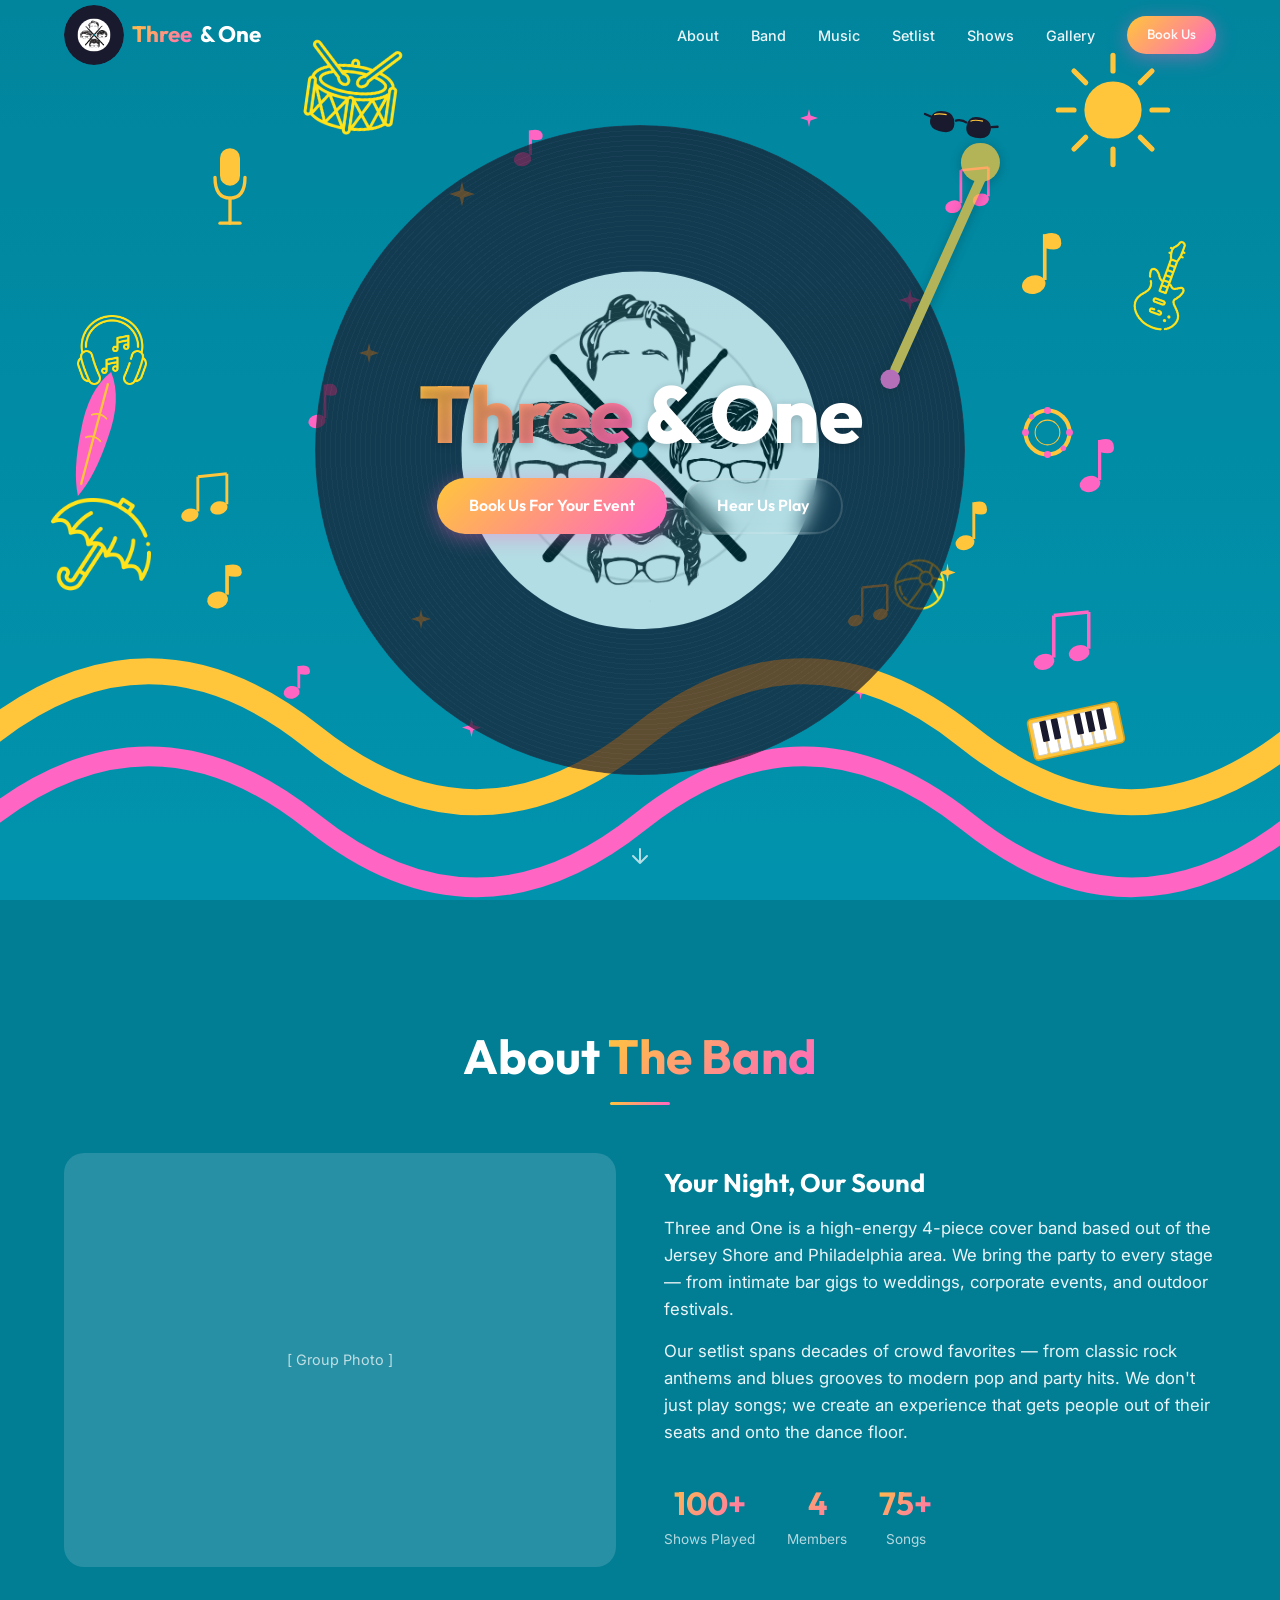
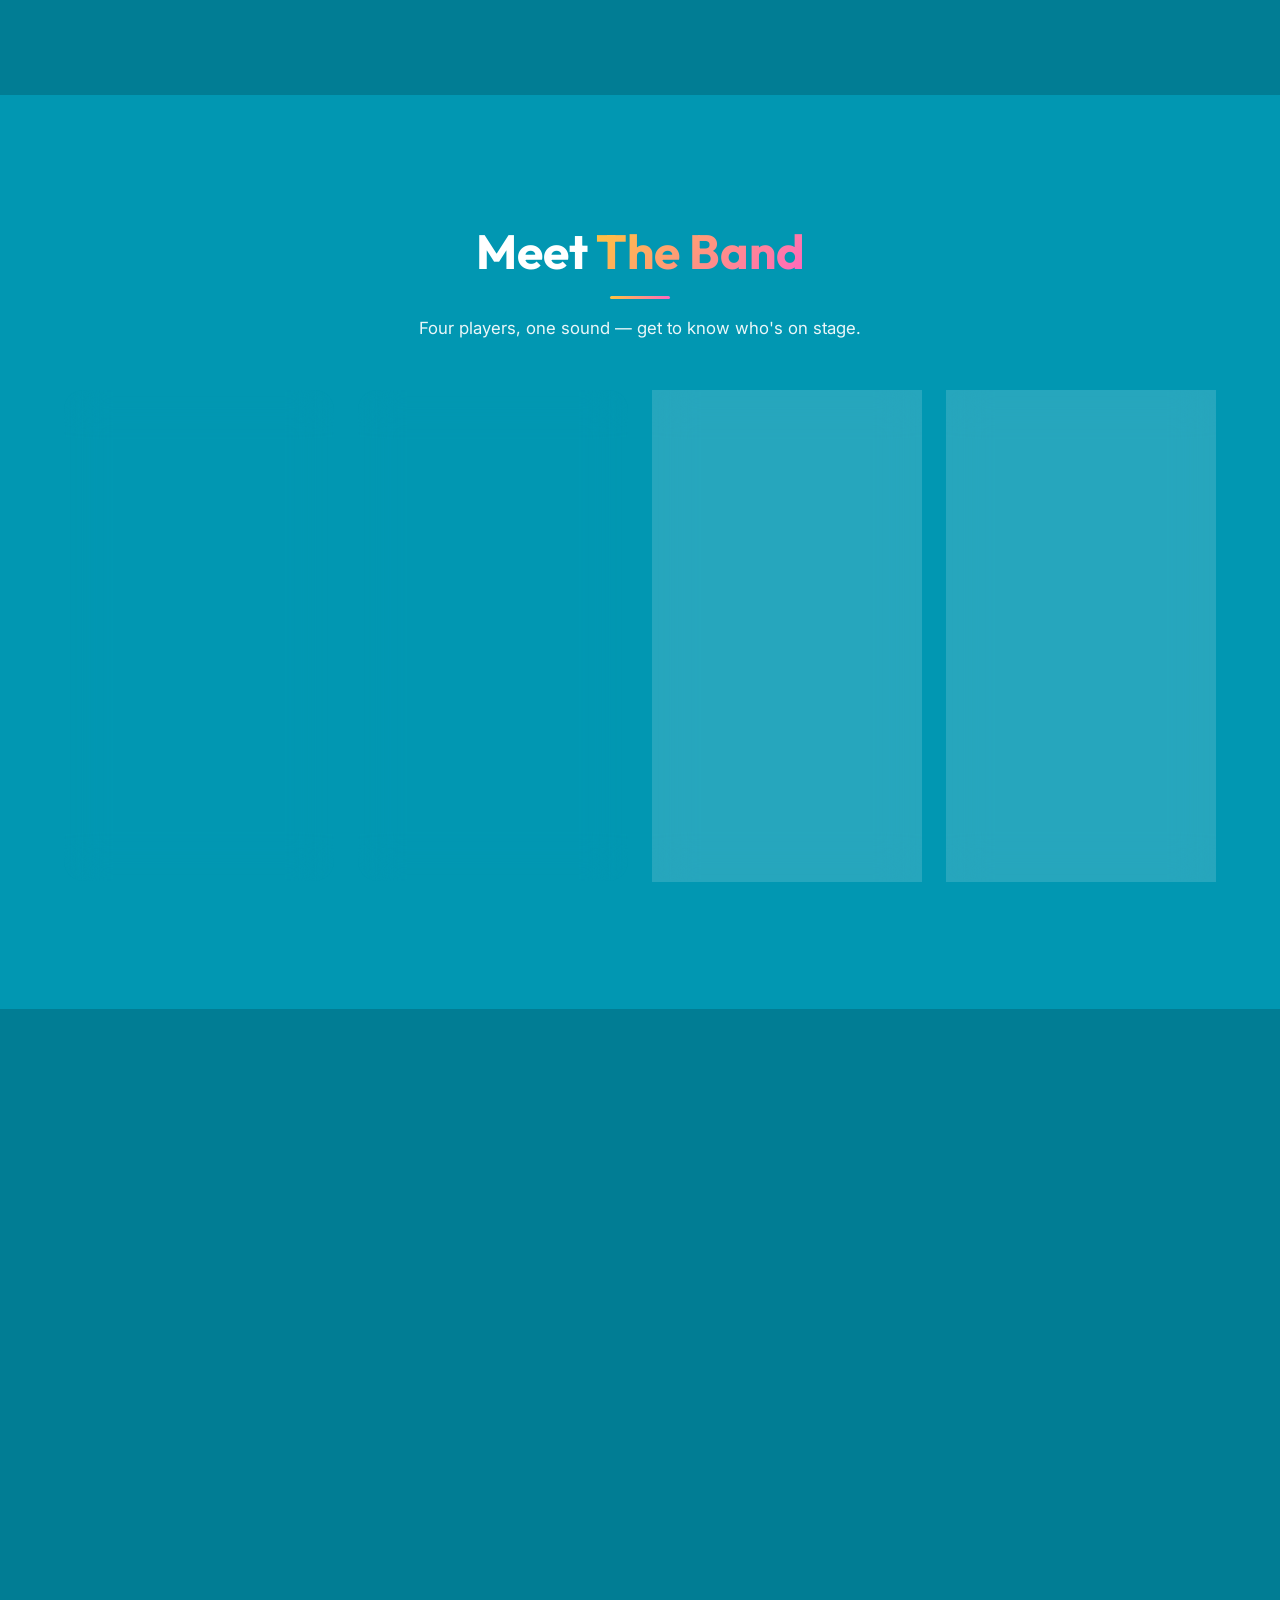
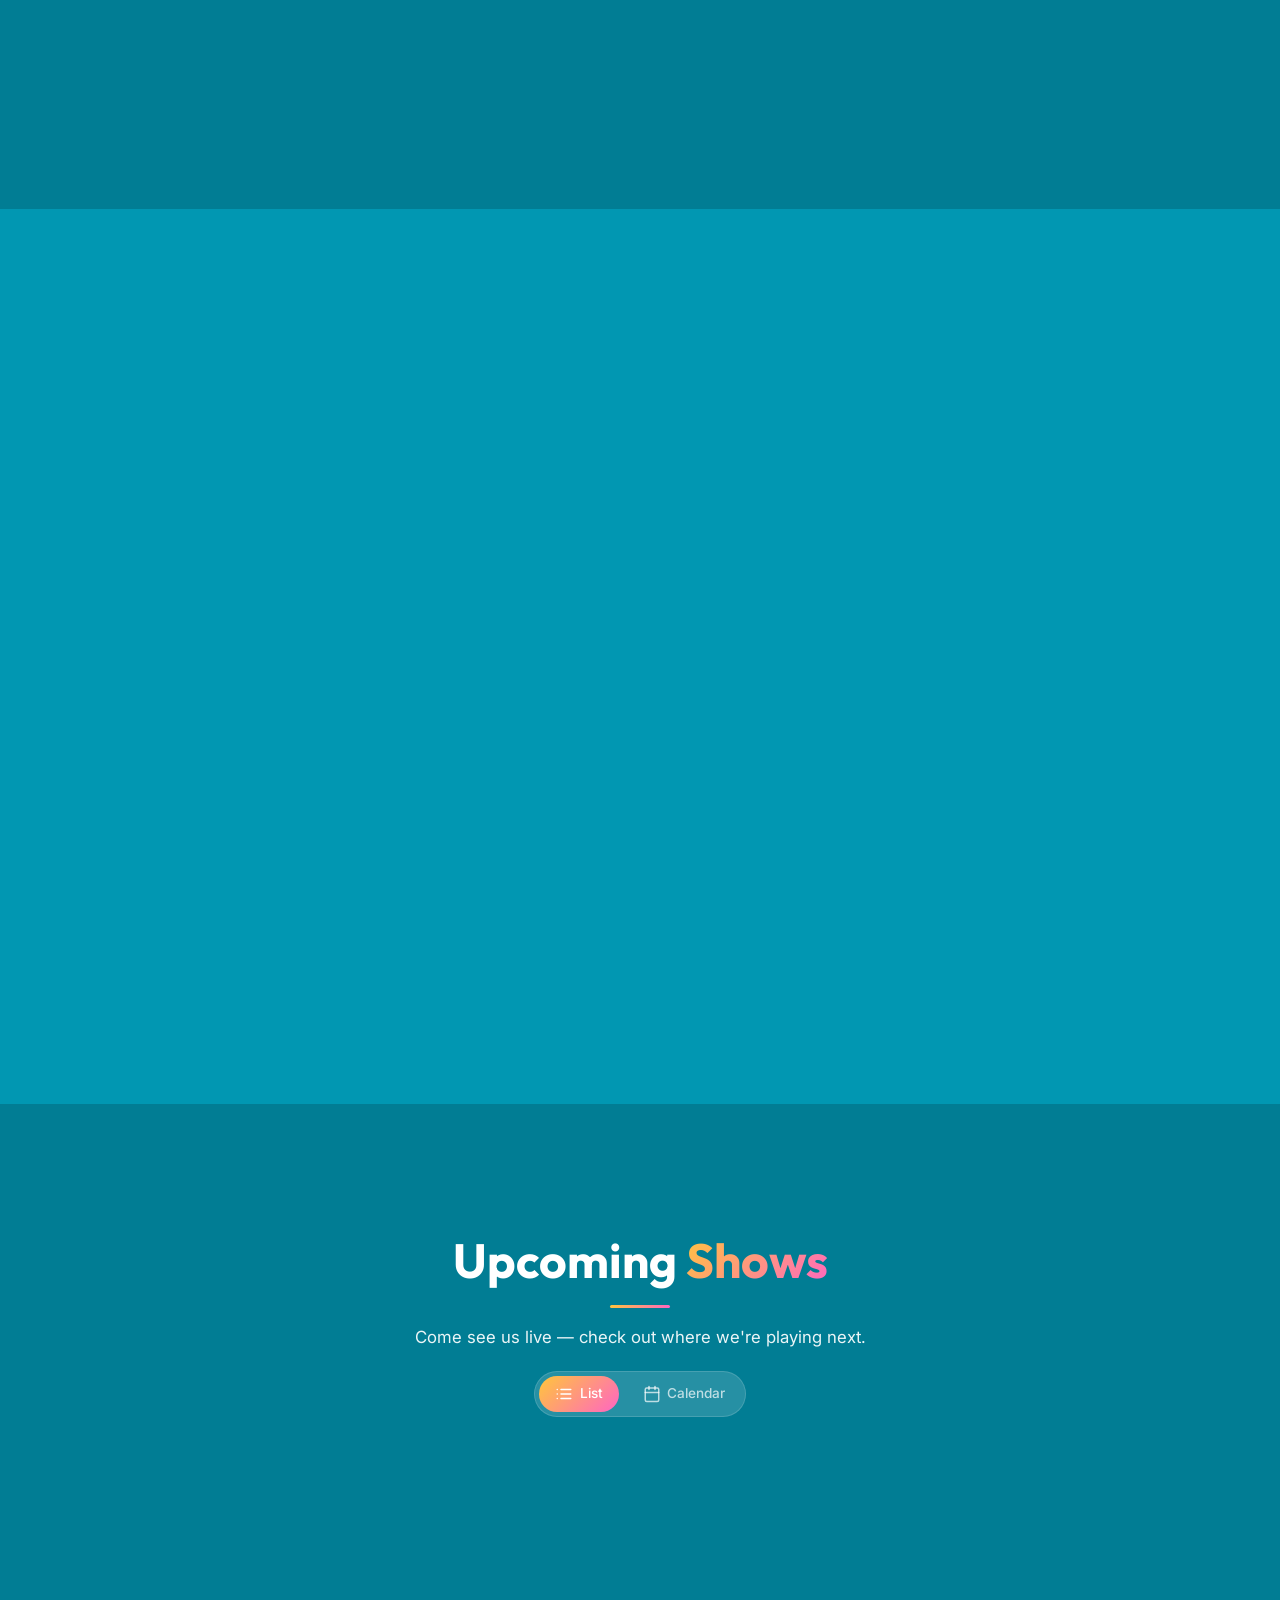
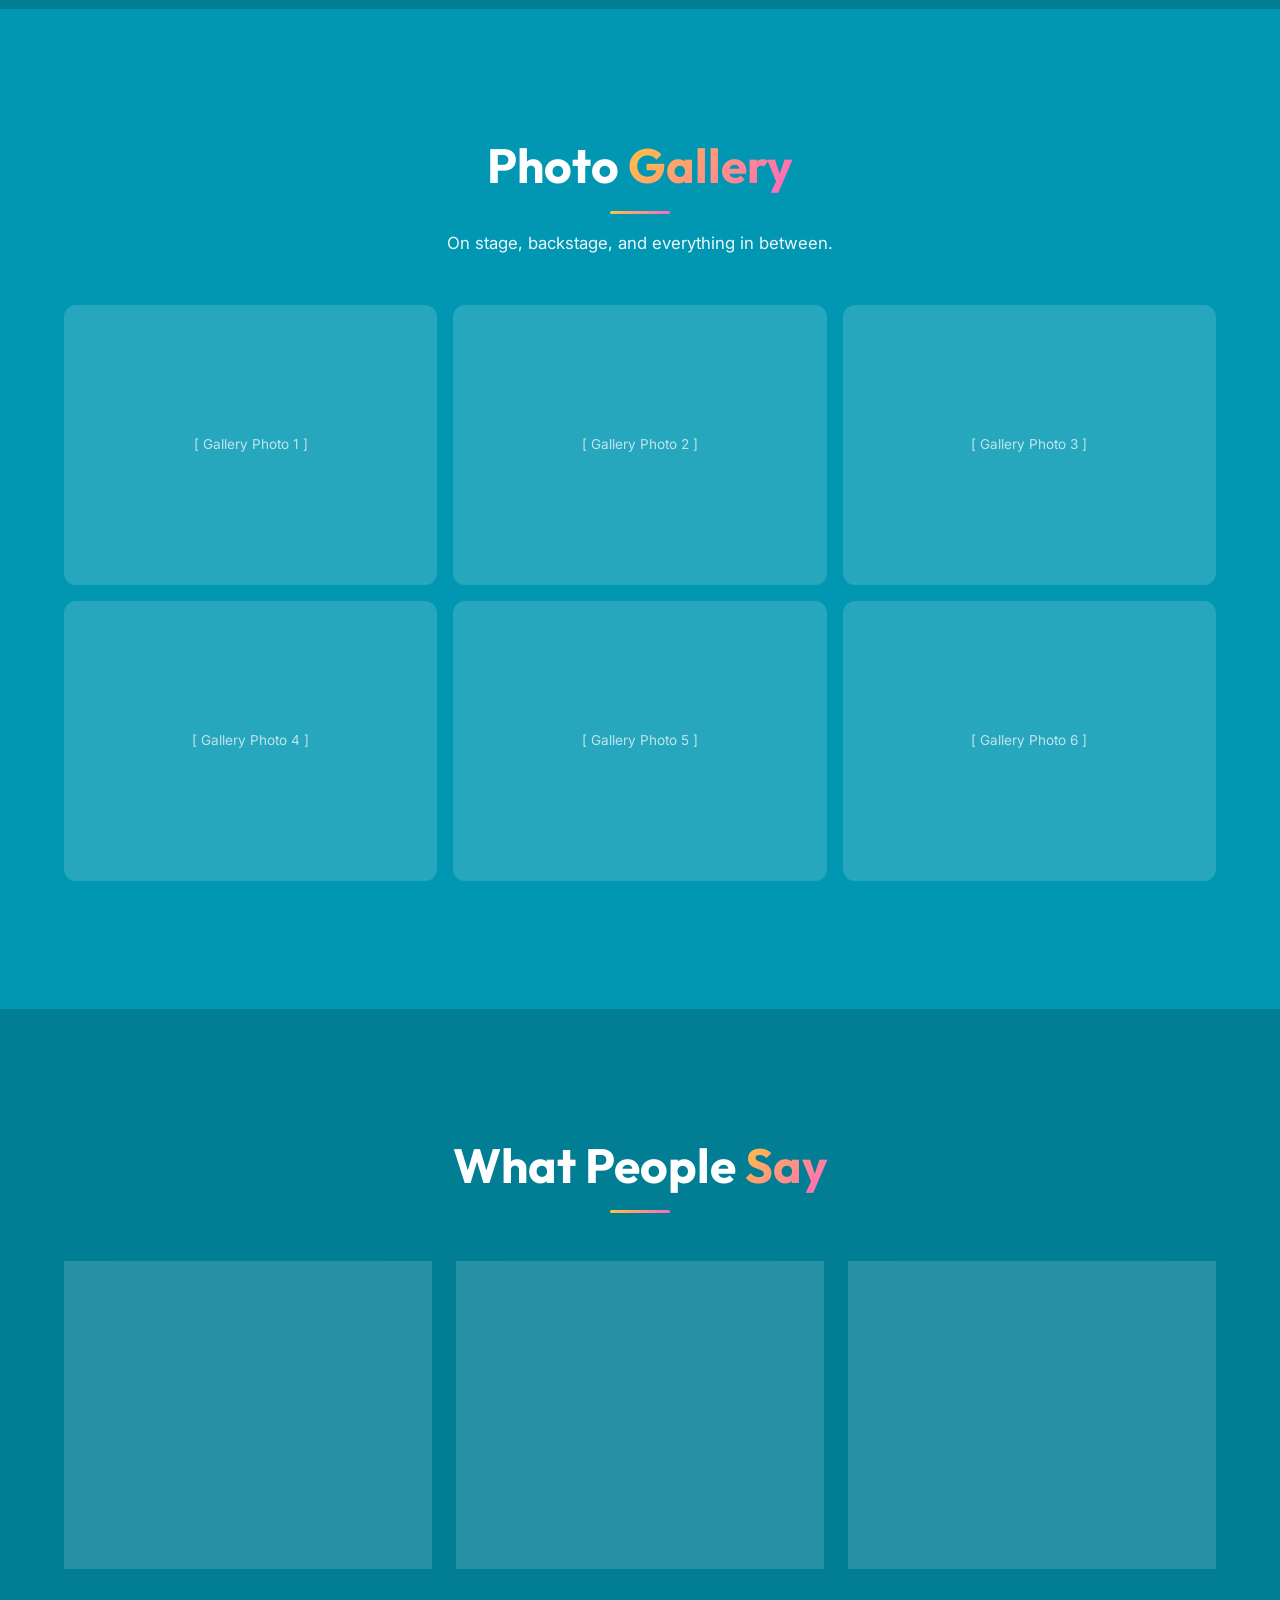
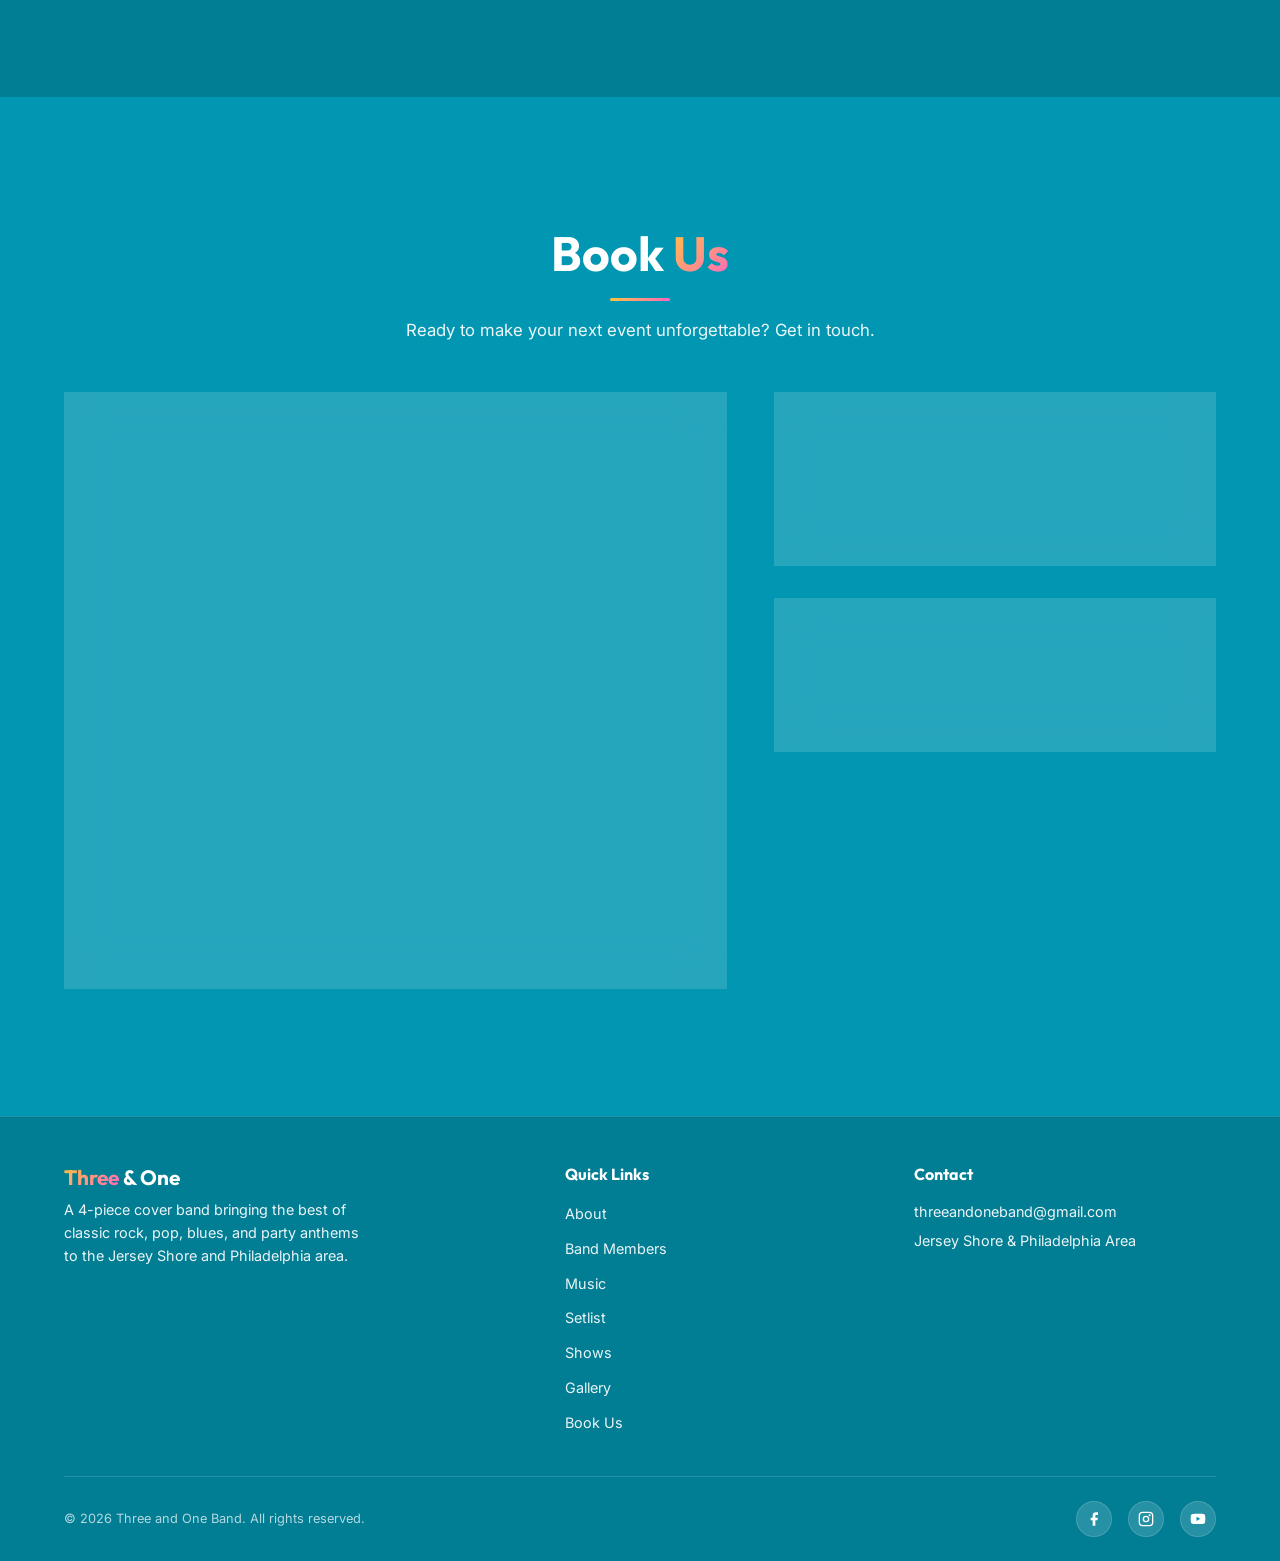
==== index.html @ b4f13e51 "Created spinning logo" ====
<!DOCTYPE html>
<html lang="en">
<head>
  <meta charset="UTF-8">
  <meta name="viewport" content="width=device-width, initial-scale=1.0">
  <title>Three and One Band | Live Cover Band — Jersey Shore &amp; Philadelphia</title>
  <meta name="description" content="Three and One is a 4-piece cover band playing classic rock to pop hits. Available for weddings, bars, private events, and festivals across the Jersey Shore and Philadelphia area.">

  <!-- Google Fonts -->
  <link rel="preconnect" href="https://fonts.googleapis.com">
  <link rel="preconnect" href="https://fonts.gstatic.com" crossorigin>
  <link href="https://fonts.googleapis.com/css2?family=Inter:wght@400;500;600&family=Outfit:wght@600;700;800&display=swap" rel="stylesheet">

  <!-- Styles -->
  <link rel="stylesheet" href="css/reset.css">
  <link rel="stylesheet" href="css/styles.css">
</head>
<body>

  <!-- ==================== NAVIGATION ==================== -->
  <nav class="navbar" id="navbar">
    <div class="container">
      <a href="#hero" class="nav-logo">
        <div class="nav-vinyl" aria-hidden="true">
          <div class="nav-vinyl-spin">
            <img src="images/Logo_DrumstickCropped.jpg" alt="" class="nav-vinyl-img">
          </div>
        </div>
        <span class="accent-text">Three</span> &amp; One
      </a>
      <ul class="nav-links" id="navLinks">
        <li><a href="#about">About</a></li>
        <li><a href="#members">Band</a></li>
        <li><a href="#media">Music</a></li>
        <li><a href="#setlist">Setlist</a></li>
        <li><a href="#shows">Shows</a></li>
        <li><a href="#gallery">Gallery</a></li>
        <li><a href="#contact" class="btn btn-primary" style="padding: 0.5rem 1.25rem; font-size: 0.85rem;">Book Us</a></li>
      </ul>
      <button class="nav-toggle" id="navToggle" aria-label="Toggle navigation">
        <span></span>
        <span></span>
        <span></span>
      </button>
    </div>
  </nav>

  <!-- ==================== HERO ==================== -->
  <section class="hero" id="hero">
    <div class="hero-bg"></div>

    <!-- Summer clip art decorations -->
    <!-- Sun -->
    <div class="hero-deco deco-sun" aria-hidden="true">
      <svg viewBox="0 0 100 100" fill="none"><circle cx="50" cy="50" r="22" fill="#ffc63b"/><g stroke="#ffc63b" stroke-width="4" stroke-linecap="round"><line x1="50" y1="8" x2="50" y2="20"/><line x1="50" y1="80" x2="50" y2="92"/><line x1="8" y1="50" x2="20" y2="50"/><line x1="80" y1="50" x2="92" y2="50"/><line x1="20" y1="20" x2="29" y2="29"/><line x1="71" y1="71" x2="80" y2="80"/><line x1="80" y1="20" x2="71" y2="29"/><line x1="29" y1="71" x2="20" y2="80"/></g></svg>
    </div>
    <!-- Beach umbrella -->
    <div class="hero-deco deco-umbrella" aria-hidden="true">
      <img src="images/umbrella.png" alt="" width="100%">
    </div>
    <!-- Beach ball -->
    <div class="hero-deco deco-beachball" aria-hidden="true">
      <img src="images/beachball.png" alt="" width="100%">
    </div>
    <!-- Single note (yellow) -->
    <div class="hero-deco deco-note1" aria-hidden="true">
      <svg viewBox="0 0 60 80" fill="none"><ellipse cx="15" cy="65" rx="13" ry="10" fill="#ffc63b" transform="rotate(-15 15 65)"/><line x1="27" y1="60" x2="27" y2="10" stroke="#ffc63b" stroke-width="4"/><path d="M27 10 Q45 5 45 20 Q45 30 27 25" fill="#ffc63b"/></svg>
    </div>
    <!-- Double note (pink) -->
    <div class="hero-deco deco-note2" aria-hidden="true">
      <svg viewBox="0 0 80 80" fill="none"><ellipse cx="15" cy="65" rx="12" ry="9" fill="#ff65c3" transform="rotate(-15 15 65)"/><ellipse cx="55" cy="55" rx="12" ry="9" fill="#ff65c3" transform="rotate(-15 55 55)"/><line x1="26" y1="60" x2="26" y2="12" stroke="#ff65c3" stroke-width="4"/><line x1="66" y1="50" x2="66" y2="8" stroke="#ff65c3" stroke-width="4"/><line x1="26" y1="12" x2="66" y2="8" stroke="#ff65c3" stroke-width="4"/></svg>
    </div>
    <!-- Microphone -->
    <div class="hero-deco deco-mic" aria-hidden="true">
      <svg viewBox="0 0 60 120" fill="none"><rect x="18" y="5" width="24" height="45" rx="12" fill="#ffc63b"/><path d="M12 40 Q12 65 30 65 Q48 65 48 40" stroke="#ffc63b" stroke-width="4" fill="none" stroke-linecap="round"/><line x1="30" y1="65" x2="30" y2="95" stroke="#ffc63b" stroke-width="4" stroke-linecap="round"/><line x1="18" y1="95" x2="42" y2="95" stroke="#ffc63b" stroke-width="4" stroke-linecap="round"/></svg>
    </div>
    <!-- Small note (yellow) -->
    <div class="hero-deco deco-note3" aria-hidden="true">
      <svg viewBox="0 0 40 50" fill="none"><ellipse cx="12" cy="38" rx="10" ry="8" fill="#ffc63b" transform="rotate(-10 12 38)"/><line x1="21" y1="33" x2="21" y2="5" stroke="#ffc63b" stroke-width="3.5"/><path d="M21 5 Q35 2 35 12 Q35 18 21 15" fill="#ffc63b"/></svg>
    </div>
    <!-- Electric guitar -->
    <div class="hero-deco deco-guitar" aria-hidden="true">
      <img src="images/guitar.png" alt="" width="100%">
    </div>
    <!-- Drum -->
    <div class="hero-deco deco-drum" aria-hidden="true">
      <img src="images/drums.png" alt="" width="100%">
    </div>
    <!-- Sunglasses -->
    <div class="hero-deco deco-shades" aria-hidden="true">
      <svg viewBox="0 0 100 45" fill="none"><path d="M10 22 Q10 8 28 8 Q40 8 42 22 Q44 35 28 35 Q10 35 10 22Z" fill="#1a1a2e"/><path d="M58 22 Q58 8 72 8 Q90 8 90 22 Q90 35 72 35 Q58 35 58 22Z" fill="#1a1a2e"/><path d="M42 18 Q50 14 58 18" stroke="#1a1a2e" stroke-width="3" fill="none"/><line x1="10" y1="18" x2="2" y2="16" stroke="#1a1a2e" stroke-width="3" stroke-linecap="round"/><line x1="90" y1="18" x2="98" y2="16" stroke="#1a1a2e" stroke-width="3" stroke-linecap="round"/><path d="M14 15 Q18 12 30 12" stroke="#ffc63b" stroke-width="1.5" fill="none"/><path d="M62 15 Q66 12 78 12" stroke="#ffc63b" stroke-width="1.5" fill="none"/></svg>
    </div>
    <!-- Keyboard / piano keys -->
    <div class="hero-deco deco-keys" aria-hidden="true">
      <svg viewBox="0 0 120 60" fill="none"><rect x="5" y="5" width="110" height="50" rx="5" fill="#ffc63b" stroke="#d4a020" stroke-width="2"/><rect x="10" y="10" width="12" height="40" rx="2" fill="white" stroke="#ccc" stroke-width="1"/><rect x="24" y="10" width="12" height="40" rx="2" fill="white" stroke="#ccc" stroke-width="1"/><rect x="38" y="10" width="12" height="40" rx="2" fill="white" stroke="#ccc" stroke-width="1"/><rect x="52" y="10" width="12" height="40" rx="2" fill="white" stroke="#ccc" stroke-width="1"/><rect x="66" y="10" width="12" height="40" rx="2" fill="white" stroke="#ccc" stroke-width="1"/><rect x="80" y="10" width="12" height="40" rx="2" fill="white" stroke="#ccc" stroke-width="1"/><rect x="94" y="10" width="12" height="40" rx="2" fill="white" stroke="#ccc" stroke-width="1"/><rect x="19" y="10" width="8" height="25" rx="1" fill="#1a1a2e"/><rect x="33" y="10" width="8" height="25" rx="1" fill="#1a1a2e"/><rect x="61" y="10" width="8" height="25" rx="1" fill="#1a1a2e"/><rect x="75" y="10" width="8" height="25" rx="1" fill="#1a1a2e"/><rect x="89" y="10" width="8" height="25" rx="1" fill="#1a1a2e"/></svg>
    </div>
    <!-- Headphones -->
    <div class="hero-deco deco-headphones" aria-hidden="true">
      <img src="images/headphones.png" alt="" width="100%">
    </div>
    <!-- Star sparkle 1 -->
    <div class="hero-deco deco-star1" aria-hidden="true">
      <svg viewBox="0 0 40 40" fill="none"><path d="M20 2 L23 15 L38 20 L23 25 L20 38 L17 25 L2 20 L17 15 Z" fill="#ffc63b"/></svg>
    </div>
    <!-- Star sparkle 2 -->
    <div class="hero-deco deco-star2" aria-hidden="true">
      <svg viewBox="0 0 40 40" fill="none"><path d="M20 2 L23 15 L38 20 L23 25 L20 38 L17 25 L2 20 L17 15 Z" fill="#ff65c3"/></svg>
    </div>
    <!-- Star sparkle 3 -->
    <div class="hero-deco deco-star3" aria-hidden="true">
      <svg viewBox="0 0 40 40" fill="none"><path d="M20 2 L23 15 L38 20 L23 25 L20 38 L17 25 L2 20 L17 15 Z" fill="#ffc63b"/></svg>
    </div>
    <!-- Star sparkle 4 -->
    <div class="hero-deco deco-star4" aria-hidden="true">
      <svg viewBox="0 0 40 40" fill="none"><path d="M20 5 L22 16 L33 20 L22 24 L20 35 L18 24 L7 20 L18 16 Z" fill="#ff65c3"/></svg>
    </div>
    <!-- Waves -->
    <div class="hero-deco deco-wave" aria-hidden="true">
      <svg viewBox="0 0 200 50" fill="none"><path d="M0 25 Q25 5 50 25 Q75 45 100 25 Q125 5 150 25 Q175 45 200 25" stroke="#ffc63b" stroke-width="4" fill="none" stroke-linecap="round"/><path d="M0 38 Q25 18 50 38 Q75 58 100 38 Q125 18 150 38 Q175 58 200 38" stroke="#ff65c3" stroke-width="3" fill="none" stroke-linecap="round"/></svg>
    </div>
    <!-- Tambourine -->
    <div class="hero-deco deco-tamb" aria-hidden="true">
      <svg viewBox="0 0 80 80" fill="none"><circle cx="40" cy="40" r="32" fill="none" stroke="#ffc63b" stroke-width="6"/><circle cx="40" cy="40" r="18" fill="none" stroke="#ffc63b" stroke-width="1.5"/><circle cx="40" cy="8" r="5" fill="#ff65c3"/><circle cx="40" cy="72" r="5" fill="#ff65c3"/><circle cx="8" cy="40" r="5" fill="#ff65c3"/><circle cx="72" cy="40" r="5" fill="#ff65c3"/><circle cx="17" cy="17" r="4" fill="#ff65c3"/><circle cx="63" cy="63" r="4" fill="#ff65c3"/></svg>
    </div>
    <!-- Surfboard -->
    <div class="hero-deco deco-surfboard" aria-hidden="true">
      <svg viewBox="0 0 30 120" fill="none"><path d="M15 5 Q0 25 3 60 Q5 95 15 115 Q25 95 27 60 Q30 25 15 5Z" fill="#ff65c3"/><line x1="15" y1="15" x2="15" y2="105" stroke="#ffc63b" stroke-width="2"/><path d="M8 45 Q15 40 22 45" stroke="#ffc63b" stroke-width="1.5" fill="none"/><path d="M8 65 Q15 60 22 65" stroke="#ffc63b" stroke-width="1.5" fill="none"/></svg>
    </div>
    <!-- Extra stars -->
    <div class="hero-deco deco-star5" aria-hidden="true">
      <svg viewBox="0 0 40 40" fill="none"><path d="M20 2 L23 15 L38 20 L23 25 L20 38 L17 25 L2 20 L17 15 Z" fill="#ffc63b"/></svg>
    </div>
    <div class="hero-deco deco-star6" aria-hidden="true">
      <svg viewBox="0 0 40 40" fill="none"><path d="M20 2 L23 15 L38 20 L23 25 L20 38 L17 25 L2 20 L17 15 Z" fill="#ff65c3"/></svg>
    </div>
    <div class="hero-deco deco-star7" aria-hidden="true">
      <svg viewBox="0 0 40 40" fill="none"><path d="M20 5 L22 16 L33 20 L22 24 L20 35 L18 24 L7 20 L18 16 Z" fill="#ffc63b"/></svg>
    </div>
    <div class="hero-deco deco-star8" aria-hidden="true">
      <svg viewBox="0 0 40 40" fill="none"><path d="M20 2 L23 15 L38 20 L23 25 L20 38 L17 25 L2 20 L17 15 Z" fill="#ff65c3"/></svg>
    </div>
    <!-- Extra notes -->
    <div class="hero-deco deco-note4" aria-hidden="true">
      <svg viewBox="0 0 60 80" fill="none"><ellipse cx="15" cy="65" rx="13" ry="10" fill="#ff65c3" transform="rotate(-15 15 65)"/><line x1="27" y1="60" x2="27" y2="10" stroke="#ff65c3" stroke-width="4"/><path d="M27 10 Q45 5 45 20 Q45 30 27 25" fill="#ff65c3"/></svg>
    </div>
    <div class="hero-deco deco-note5" aria-hidden="true">
      <svg viewBox="0 0 80 80" fill="none"><ellipse cx="15" cy="65" rx="12" ry="9" fill="#ffc63b" transform="rotate(-15 15 65)"/><ellipse cx="55" cy="55" rx="12" ry="9" fill="#ffc63b" transform="rotate(-15 55 55)"/><line x1="26" y1="60" x2="26" y2="12" stroke="#ffc63b" stroke-width="4"/><line x1="66" y1="50" x2="66" y2="8" stroke="#ffc63b" stroke-width="4"/><line x1="26" y1="12" x2="66" y2="8" stroke="#ffc63b" stroke-width="4"/></svg>
    </div>
    <div class="hero-deco deco-note6" aria-hidden="true">
      <svg viewBox="0 0 40 50" fill="none"><ellipse cx="12" cy="38" rx="10" ry="8" fill="#ff65c3" transform="rotate(-10 12 38)"/><line x1="21" y1="33" x2="21" y2="5" stroke="#ff65c3" stroke-width="3.5"/><path d="M21 5 Q35 2 35 12 Q35 18 21 15" fill="#ff65c3"/></svg>
    </div>
    <!-- Single note yellow -->
    <div class="hero-deco deco-note7" aria-hidden="true">
      <svg viewBox="0 0 60 80" fill="none"><ellipse cx="15" cy="65" rx="13" ry="10" fill="#ffc63b" transform="rotate(-15 15 65)"/><line x1="27" y1="60" x2="27" y2="10" stroke="#ffc63b" stroke-width="4"/><path d="M27 10 Q45 5 45 20 Q45 30 27 25" fill="#ffc63b"/></svg>
    </div>
    <!-- Double note pink -->
    <div class="hero-deco deco-note8" aria-hidden="true">
      <svg viewBox="0 0 80 80" fill="none"><ellipse cx="15" cy="65" rx="12" ry="9" fill="#ff65c3" transform="rotate(-15 15 65)"/><ellipse cx="55" cy="55" rx="12" ry="9" fill="#ff65c3" transform="rotate(-15 55 55)"/><line x1="26" y1="60" x2="26" y2="12" stroke="#ff65c3" stroke-width="4"/><line x1="66" y1="50" x2="66" y2="8" stroke="#ff65c3" stroke-width="4"/><line x1="26" y1="12" x2="66" y2="8" stroke="#ff65c3" stroke-width="4"/></svg>
    </div>
    <!-- Small note pink -->
    <div class="hero-deco deco-note9" aria-hidden="true">
      <svg viewBox="0 0 40 50" fill="none"><ellipse cx="12" cy="38" rx="10" ry="8" fill="#ff65c3" transform="rotate(-10 12 38)"/><line x1="21" y1="33" x2="21" y2="5" stroke="#ff65c3" stroke-width="3.5"/><path d="M21 5 Q35 2 35 12 Q35 18 21 15" fill="#ff65c3"/></svg>
    </div>
    <!-- Single note pink -->
    <div class="hero-deco deco-note10" aria-hidden="true">
      <svg viewBox="0 0 60 80" fill="none"><ellipse cx="15" cy="65" rx="13" ry="10" fill="#ff65c3" transform="rotate(-15 15 65)"/><line x1="27" y1="60" x2="27" y2="10" stroke="#ff65c3" stroke-width="4"/><path d="M27 10 Q45 5 45 20 Q45 30 27 25" fill="#ff65c3"/></svg>
    </div>
    <!-- Double note yellow -->
    <div class="hero-deco deco-note11" aria-hidden="true">
      <svg viewBox="0 0 80 80" fill="none"><ellipse cx="15" cy="65" rx="12" ry="9" fill="#ffc63b" transform="rotate(-15 15 65)"/><ellipse cx="55" cy="55" rx="12" ry="9" fill="#ffc63b" transform="rotate(-15 55 55)"/><line x1="26" y1="60" x2="26" y2="12" stroke="#ffc63b" stroke-width="4"/><line x1="66" y1="50" x2="66" y2="8" stroke="#ffc63b" stroke-width="4"/><line x1="26" y1="12" x2="66" y2="8" stroke="#ffc63b" stroke-width="4"/></svg>
    </div>

    <!-- Spinning logo vinyl behind title -->
    <div class="hero-logo-vinyl" aria-hidden="true">
      <div class="logo-vinyl-spin">
        <img src="images/Logo_DrumstickCropped.jpg" alt="" class="logo-vinyl-img">
      </div>
      <!-- Tonearm (stays fixed while disc spins) -->
      <svg class="logo-vinyl-needle" viewBox="0 0 80 120" fill="none">
        <circle cx="65" cy="10" r="8" fill="#ffc63b"/>
        <line x1="65" y1="17" x2="30" y2="95" stroke="#ffc63b" stroke-width="4" stroke-linecap="round"/>
        <circle cx="28" cy="99" r="4" fill="#ff65c3"/>
      </svg>
    </div>
    <div class="hero-content">
      <h1 class="fade-in"><span class="accent-text">Three</span> &amp; One</h1>
      <div class="hero-cta fade-in fade-in-delay-2">
        <a href="#contact" class="btn btn-primary">Book Us For Your Event</a>
        <a href="#media" class="btn btn-outline">Hear Us Play</a>
      </div>
    </div>
    <div class="scroll-indicator">
      <svg viewBox="0 0 24 24" fill="none" stroke-width="2" stroke-linecap="round" stroke-linejoin="round">
        <path d="M12 5v14M19 12l-7 7-7-7"/>
      </svg>
    </div>
  </section>

  <!-- ==================== ABOUT ==================== -->
  <section class="about" id="about">
    <div class="container">
      <div class="section-header fade-in">
        <h2>About <span class="accent-text">The Band</span></h2>
        <div class="accent-line"></div>
      </div>
      <div class="about-grid">
        <div class="about-image fade-in">
          <!-- [GROUP PHOTO] Replace placeholder with: <img src="images/band-group.jpg" alt="Three and One band group photo"> -->
          <div class="placeholder">[ Group Photo ]</div>
        </div>
        <div class="about-text fade-in fade-in-delay-1">
          <h3>Your Night, Our Sound</h3>
          <!-- [BAND DESCRIPTION] Replace with your actual band description -->
          <p>Three and One is a high-energy 4-piece cover band based out of the Jersey Shore and Philadelphia area. We bring the party to every stage — from intimate bar gigs to weddings, corporate events, and outdoor festivals.</p>
          <p>Our setlist spans decades of crowd favorites — from classic rock anthems and blues grooves to modern pop and party hits. We don't just play songs; we create an experience that gets people out of their seats and onto the dance floor.</p>
          <div class="about-stats">
            <div class="stat">
              <div class="stat-number">100+</div>
              <div class="stat-label">Shows Played</div>
            </div>
            <div class="stat">
              <div class="stat-number">4</div>
              <div class="stat-label">Members</div>
            </div>
            <div class="stat">
              <div class="stat-number">75+</div>
              <div class="stat-label">Songs</div>
            </div>
          </div>
        </div>
      </div>
    </div>
  </section>

  <!-- ==================== BAND MEMBERS ==================== -->
  <section class="members" id="members">
    <div class="container">
      <div class="section-header fade-in">
        <h2>Meet <span class="accent-text">The Band</span></h2>
        <div class="accent-line"></div>
        <p>Four players, one sound — get to know who's on stage.</p>
      </div>
      <div class="members-grid">
        <!-- Gus -->
        <div class="member-card fade-in">
          <div class="member-photo">
            <img src="images/headshots/Gus_Headshot.JPG" alt="Gus" style="object-position: 40% top;">
          </div>
          <div class="member-info">
            <h3>Gus</h3>
            <div class="member-role">Lead Vocals / Guitar</div>
            <p class="member-bio">[Bio coming soon.]</p>
          </div>
        </div>
        <!-- Finn -->
        <div class="member-card fade-in fade-in-delay-1">
          <div class="member-photo">
            <img src="images/headshots/Finn_Headshot.JPG" alt="Finn" class="member-photo-zoomed" style="object-position: 25% top;">
          </div>
          <div class="member-info">
            <h3>Finn</h3>
            <div class="member-role">Keys / Bass / Backing Vocals</div>
            <p class="member-bio">[Bio coming soon.]</p>
          </div>
        </div>
        <!-- Cosmo -->
        <div class="member-card fade-in fade-in-delay-2">
          <div class="member-photo">
            <img src="images/headshots/Cosmo_Headshot.JPG" alt="Cosmo">
          </div>
          <div class="member-info">
            <h3>Cosmo</h3>
            <div class="member-role">Bass / Guitar / Backing Vocals</div>
            <p class="member-bio">[Bio coming soon.]</p>
          </div>
        </div>
        <!-- Neil -->
        <div class="member-card fade-in fade-in-delay-3">
          <div class="member-photo">
            <img src="images/headshots/Neil_Headshot.JPG" alt="Neil">
          </div>
          <div class="member-info">
            <h3>Neil</h3>
            <div class="member-role">Drums</div>
            <p class="member-bio">[Bio coming soon.]</p>
          </div>
        </div>
      </div>
    </div>
  </section>

  <!-- ==================== MUSIC / MEDIA ==================== -->
  <section class="media" id="media">
    <div class="container">
      <div class="section-header fade-in">
        <h2>Hear <span class="accent-text">Us Play</span></h2>
        <div class="accent-line"></div>
        <p>Check out our live performances and studio tracks.</p>
      </div>
      <div class="media-grid">
        <div class="media-card fade-in">
          <h3>2026 Showcase</h3>
          <div class="embed-wrapper">
            <a href="https://www.youtube.com/watch?v=o-eYC7b1l8I" target="_blank" rel="noopener noreferrer" class="video-thumbnail-link">
              <img src="https://img.youtube.com/vi/o-eYC7b1l8I/hqdefault.jpg" alt="Three and One 2026 showcase" style="width:100%;height:100%;object-fit:cover;position:absolute;top:0;left:0;">
              <div class="play-btn-overlay">
                <svg viewBox="0 0 68 48" width="68" height="48"><path d="M66.52 7.74c-.78-2.93-2.49-5.41-5.42-6.19C55.79.13 34 0 34 0S12.21.13 6.9 1.55c-2.93.78-4.63 3.26-5.42 6.19C.06 13.05 0 24 0 24s.06 10.95 1.48 16.26c.78 2.93 2.49 5.41 5.42 6.19C12.21 47.87 34 48 34 48s21.79-.13 27.1-1.55c2.93-.78 4.63-3.26 5.42-6.19C67.94 34.95 68 24 68 24s-.06-10.95-1.48-16.26z" fill="red"/><path d="M45 24L27 14v20" fill="white"/></svg>
              </div>
              <div class="watch-on-yt">Watch on YouTube</div>
            </a>
          </div>
        </div>
        <div class="media-card fade-in fade-in-delay-1">
          <h3>2024 Showcase</h3>
          <div class="embed-wrapper">
            <a href="https://www.youtube.com/watch?v=NZrFxZ2w37o" target="_blank" rel="noopener noreferrer" class="video-thumbnail-link">
              <img src="https://img.youtube.com/vi/NZrFxZ2w37o/hqdefault.jpg" alt="Three and One 2024 showcase" style="width:100%;height:100%;object-fit:cover;position:absolute;top:0;left:0;">
              <div class="play-btn-overlay">
                <svg viewBox="0 0 68 48" width="68" height="48"><path d="M66.52 7.74c-.78-2.93-2.49-5.41-5.42-6.19C55.79.13 34 0 34 0S12.21.13 6.9 1.55c-2.93.78-4.63 3.26-5.42 6.19C.06 13.05 0 24 0 24s.06 10.95 1.48 16.26c.78 2.93 2.49 5.41 5.42 6.19C12.21 47.87 34 48 34 48s21.79-.13 27.1-1.55c2.93-.78 4.63-3.26 5.42-6.19C67.94 34.95 68 24 68 24s-.06-10.95-1.48-16.26z" fill="red"/><path d="M45 24L27 14v20" fill="white"/></svg>
              </div>
              <div class="watch-on-yt">Watch on YouTube</div>
            </a>
          </div>
        </div>
      </div>
    </div>
  </section>

  <!-- ==================== SETLIST ==================== -->
  <section class="setlist" id="setlist">
    <div class="container">
      <div class="section-header fade-in">
        <h2>Our <span class="accent-text">Setlist</span></h2>
        <div class="accent-line"></div>
        <p>A taste of what we play — and we're always adding more.</p>
      </div>
      <div class="setlist-grid">
        <div class="setlist-category fade-in">
          <h3>Classic Rock</h3>
          <ul>
            <li>Sweet Home Alabama <span class="song-artist">Lynyrd Skynyrd</span></li>
            <li>American Girl <span class="song-artist">Tom Petty</span></li>
            <li>Rosalita (Come Out Tonight) <span class="song-artist">Bruce Springsteen</span></li>
            <li>Black Dog <span class="song-artist">Led Zeppelin</span></li>
            <li>Jump <span class="song-artist">Van Halen</span></li>
            <li>Johnny B. Goode <span class="song-artist">Chuck Berry</span></li>
            <li>Whipping Post <span class="song-artist">Allman Brothers Band</span></li>
          </ul>
        </div>
        <div class="setlist-category fade-in fade-in-delay-1">
          <h3>Pop &amp; Feel-Good Hits</h3>
          <ul>
            <li>Treasure <span class="song-artist">Bruno Mars</span></li>
            <li>Take On Me <span class="song-artist">A-Ha</span></li>
            <li>Accidentally in Love <span class="song-artist">Counting Crows</span></li>
            <li>Escape (Pina Colada) <span class="song-artist">Rupert Holmes</span></li>
            <li>Drops of Jupiter <span class="song-artist">Train</span></li>
            <li>I'm a Believer <span class="song-artist">Smash Mouth</span></li>
            <li>Dancing in the Moonlight <span class="song-artist">King Harvest</span></li>
          </ul>
        </div>
        <div class="setlist-category fade-in fade-in-delay-2">
          <h3>Prog &amp; Grooves</h3>
          <ul>
            <li>Tom Sawyer <span class="song-artist">Rush</span></li>
            <li>Limelight <span class="song-artist">Rush</span></li>
            <li>Roundabout <span class="song-artist">Yes</span></li>
            <li>Sledgehammer <span class="song-artist">Peter Gabriel</span></li>
            <li>Virtual Insanity <span class="song-artist">Jamiroquai</span></li>
            <li>Fly Like an Eagle <span class="song-artist">Steve Miller Band</span></li>
            <li>Just the Two of Us <span class="song-artist">Grover Washington Jr</span></li>
          </ul>
        </div>
        <div class="setlist-category fade-in fade-in-delay-3">
          <h3>Modern &amp; Alternative</h3>
          <ul>
            <li>Dark Necessities <span class="song-artist">Red Hot Chili Peppers</span></li>
            <li>Take Me Out <span class="song-artist">Franz Ferdinand</span></li>
            <li>Sex on Fire <span class="song-artist">Kings of Leon</span></li>
            <li>Just Like Heaven <span class="song-artist">The Cure</span></li>
            <li>One Big Holiday <span class="song-artist">My Morning Jacket</span></li>
            <li>Everybody Wants to Rule the World <span class="song-artist">Tears for Fears</span></li>
            <li>Don't Stop Me Now <span class="song-artist">Queen</span></li>
          </ul>
        </div>
      </div>
    </div>
  </section>

  <!-- ==================== UPCOMING SHOWS ==================== -->
  <section class="shows" id="shows">
    <div class="container">
      <div class="section-header fade-in">
        <h2>Upcoming <span class="accent-text">Shows</span></h2>
        <div class="accent-line"></div>
        <p>Come see us live — check out where we're playing next.</p>
        <div class="shows-view-toggle">
          <button class="view-btn active" data-view="list" aria-label="List view">
            <svg viewBox="0 0 24 24" fill="none" stroke="currentColor" stroke-width="2" stroke-linecap="round" stroke-linejoin="round" width="18" height="18"><line x1="8" y1="6" x2="21" y2="6"/><line x1="8" y1="12" x2="21" y2="12"/><line x1="8" y1="18" x2="21" y2="18"/><line x1="3" y1="6" x2="3.01" y2="6"/><line x1="3" y1="12" x2="3.01" y2="12"/><line x1="3" y1="18" x2="3.01" y2="18"/></svg>
            List
          </button>
          <button class="view-btn" data-view="calendar" aria-label="Calendar view">
            <svg viewBox="0 0 24 24" fill="none" stroke="currentColor" stroke-width="2" stroke-linecap="round" stroke-linejoin="round" width="18" height="18"><rect x="3" y="4" width="18" height="18" rx="2" ry="2"/><line x1="16" y1="2" x2="16" y2="6"/><line x1="8" y1="2" x2="8" y2="6"/><line x1="3" y1="10" x2="21" y2="10"/></svg>
            Calendar
          </button>
        </div>
      </div>
      <div class="shows-list">
        <div class="show-card fade-in" data-date="2026-05-16">
          <div class="show-date"><div class="show-month">May</div><div class="show-day">16</div></div>
          <div class="show-divider"></div>
          <div class="show-details"><h3>Lazy Bass Bayside Bar &amp; Grill — North Wildwood, NJ</h3><div class="show-time">5:00 PM — 9:00 PM</div></div>
        </div>
        <div class="show-card fade-in" data-date="2026-05-22">
          <div class="show-date"><div class="show-month">May</div><div class="show-day">22</div></div>
          <div class="show-divider"></div>
          <div class="show-details"><h3>Gully's — Avalon, NJ</h3><div class="show-time">TBD</div></div>
        </div>
        <div class="show-card fade-in" data-date="2026-05-24">
          <div class="show-date"><div class="show-month">May</div><div class="show-day">24</div></div>
          <div class="show-divider"></div>
          <div class="show-details"><h3>Lazy Bass Bayside Bar &amp; Grill — North Wildwood, NJ</h3><div class="show-time">5:00 PM — 9:00 PM</div></div>
        </div>
        <div class="show-card fade-in" data-date="2026-06-13">
          <div class="show-date"><div class="show-month">Jun</div><div class="show-day">13</div></div>
          <div class="show-divider"></div>
          <div class="show-details"><h3>Lazy Bass Bayside Bar &amp; Grill — North Wildwood, NJ</h3><div class="show-time">5:00 PM — 9:00 PM</div></div>
        </div>
        <div class="show-card fade-in" data-date="2026-06-14">
          <div class="show-date"><div class="show-month">Jun</div><div class="show-day">14</div></div>
          <div class="show-divider"></div>
          <div class="show-details"><h3>Lost Buoy</h3><div class="show-time">TBD</div></div>
        </div>
        <div class="show-card fade-in" data-date="2026-06-18">
          <div class="show-date"><div class="show-month">Jun</div><div class="show-day">18</div></div>
          <div class="show-divider"></div>
          <div class="show-details"><h3>Horsham Concert Series</h3><div class="show-time">TBD</div></div>
        </div>
        <div class="show-card fade-in" data-date="2026-06-19">
          <div class="show-date"><div class="show-month">Jun</div><div class="show-day">19</div></div>
          <div class="show-divider"></div>
          <div class="show-details"><h3>Gully's — Avalon, NJ</h3><div class="show-time">TBD</div></div>
        </div>
        <div class="show-card fade-in" data-date="2026-06-21">
          <div class="show-date"><div class="show-month">Jun</div><div class="show-day">21</div></div>
          <div class="show-divider"></div>
          <div class="show-details"><h3>Lazy Bass Bayside Bar &amp; Grill — North Wildwood, NJ</h3><div class="show-time">5:00 PM — 9:00 PM</div></div>
        </div>
        <div class="show-card fade-in" data-date="2026-07-03">
          <div class="show-date"><div class="show-month">Jul</div><div class="show-day">3</div></div>
          <div class="show-divider"></div>
          <div class="show-details"><h3>Lazy Bass Bayside Bar &amp; Grill — North Wildwood, NJ</h3><div class="show-time">5:00 PM — 9:00 PM</div></div>
        </div>
        <div class="show-card fade-in" data-date="2026-07-05">
          <div class="show-date"><div class="show-month">Jul</div><div class="show-day">5</div></div>
          <div class="show-divider"></div>
          <div class="show-details"><h3>Lost Buoy</h3><div class="show-time">TBD</div></div>
        </div>
        <div class="show-card fade-in" data-date="2026-07-10">
          <div class="show-date"><div class="show-month">Jul</div><div class="show-day">10</div></div>
          <div class="show-divider"></div>
          <div class="show-details"><h3>Gully's — Avalon, NJ</h3><div class="show-time">TBD</div></div>
        </div>
        <div class="show-card fade-in" data-date="2026-07-11">
          <div class="show-date"><div class="show-month">Jul</div><div class="show-day">11</div></div>
          <div class="show-divider"></div>
          <div class="show-details"><h3>Lazy Bass Bayside Bar &amp; Grill — North Wildwood, NJ</h3><div class="show-time">5:00 PM — 9:00 PM</div></div>
        </div>
        <div class="show-card fade-in" data-date="2026-07-17">
          <div class="show-date"><div class="show-month">Jul</div><div class="show-day">17</div></div>
          <div class="show-divider"></div>
          <div class="show-details"><h3>Gully's — Avalon, NJ</h3><div class="show-time">TBD</div></div>
        </div>
        <div class="show-card fade-in" data-date="2026-07-18">
          <div class="show-date"><div class="show-month">Jul</div><div class="show-day">18</div></div>
          <div class="show-divider"></div>
          <div class="show-details"><h3>Lost Buoy</h3><div class="show-time">TBD</div></div>
        </div>
        <div class="show-card fade-in" data-date="2026-07-19">
          <div class="show-date"><div class="show-month">Jul</div><div class="show-day">19</div></div>
          <div class="show-divider"></div>
          <div class="show-details"><h3>Lazy Bass Bayside Bar &amp; Grill — North Wildwood, NJ</h3><div class="show-time">5:00 PM — 9:00 PM</div></div>
        </div>
        <div class="show-card fade-in" data-date="2026-07-21">
          <div class="show-date"><div class="show-month">Jul</div><div class="show-day">21</div></div>
          <div class="show-divider"></div>
          <div class="show-details"><h3>Tuesdays at the Tower</h3><div class="show-time">TBD</div></div>
        </div>
        <div class="show-card fade-in" data-date="2026-07-24">
          <div class="show-date"><div class="show-month">Jul</div><div class="show-day">24</div></div>
          <div class="show-divider"></div>
          <div class="show-details"><h3>Lazy Bass Bayside Bar &amp; Grill — North Wildwood, NJ</h3><div class="show-time">5:00 PM — 9:00 PM</div></div>
        </div>
        <div class="show-card fade-in" data-date="2026-07-31">
          <div class="show-date"><div class="show-month">Jul</div><div class="show-day">31</div></div>
          <div class="show-divider"></div>
          <div class="show-details"><h3>Gully's — Avalon, NJ</h3><div class="show-time">TBD</div></div>
        </div>
        <div class="show-card fade-in" data-date="2026-08-01">
          <div class="show-date"><div class="show-month">Aug</div><div class="show-day">1</div></div>
          <div class="show-divider"></div>
          <div class="show-details"><h3>Lazy Bass Bayside Bar &amp; Grill — North Wildwood, NJ</h3><div class="show-time">5:00 PM — 9:00 PM</div></div>
        </div>
        <div class="show-card fade-in" data-date="2026-08-02">
          <div class="show-date"><div class="show-month">Aug</div><div class="show-day">2</div></div>
          <div class="show-divider"></div>
          <div class="show-details"><h3>Lost Buoy</h3><div class="show-time">TBD</div></div>
        </div>
        <div class="show-card fade-in" data-date="2026-08-07">
          <div class="show-date"><div class="show-month">Aug</div><div class="show-day">7</div></div>
          <div class="show-divider"></div>
          <div class="show-details"><h3>Gully's — Avalon, NJ</h3><div class="show-time">TBD</div></div>
        </div>
        <div class="show-card fade-in" data-date="2026-08-08">
          <div class="show-date"><div class="show-month">Aug</div><div class="show-day">8</div></div>
          <div class="show-divider"></div>
          <div class="show-details"><h3>Lazy Bass Bayside Bar &amp; Grill — North Wildwood, NJ</h3><div class="show-time">5:00 PM — 9:00 PM</div></div>
        </div>
        <div class="show-card fade-in" data-date="2026-08-14">
          <div class="show-date"><div class="show-month">Aug</div><div class="show-day">14</div></div>
          <div class="show-divider"></div>
          <div class="show-details"><h3>Gully's — Avalon, NJ</h3><div class="show-time">TBD</div></div>
        </div>
        <div class="show-card fade-in" data-date="2026-08-16">
          <div class="show-date"><div class="show-month">Aug</div><div class="show-day">16</div></div>
          <div class="show-divider"></div>
          <div class="show-details"><h3>Lazy Bass Bayside Bar &amp; Grill — North Wildwood, NJ</h3><div class="show-time">5:00 PM — 9:00 PM</div></div>
        </div>
      </div>
      <div class="calendar-view" style="display: none;">
        <div class="calendar-nav">
          <button class="calendar-nav-btn" id="calPrev" aria-label="Previous month">
            <svg viewBox="0 0 24 24" fill="none" stroke="currentColor" stroke-width="2" stroke-linecap="round" stroke-linejoin="round" width="20" height="20"><polyline points="15 18 9 12 15 6"/></svg>
          </button>
          <h3 class="calendar-month-label" id="calMonthLabel"></h3>
          <button class="calendar-nav-btn" id="calNext" aria-label="Next month">
            <svg viewBox="0 0 24 24" fill="none" stroke="currentColor" stroke-width="2" stroke-linecap="round" stroke-linejoin="round" width="20" height="20"><polyline points="9 18 15 12 9 6"/></svg>
          </button>
        </div>
        <div class="calendar-grid">
          <div class="calendar-day-header">Sun</div>
          <div class="calendar-day-header">Mon</div>
          <div class="calendar-day-header">Tue</div>
          <div class="calendar-day-header">Wed</div>
          <div class="calendar-day-header">Thu</div>
          <div class="calendar-day-header">Fri</div>
          <div class="calendar-day-header">Sat</div>
        </div>
        <div class="calendar-days" id="calDays"></div>
        <div class="calendar-details" id="calDetails"></div>
      </div>
    </div>
  </section>

  <!-- ==================== GALLERY ==================== -->
  <section class="gallery" id="gallery">
    <div class="container">
      <div class="section-header fade-in">
        <h2>Photo <span class="accent-text">Gallery</span></h2>
        <div class="accent-line"></div>
        <p>On stage, backstage, and everything in between.</p>
      </div>
      <!-- [GALLERY PHOTOS] Replace placeholders with real images:
           <img src="images/gallery-1.jpg" alt="Description"> -->
      <div class="gallery-grid">
        <div class="gallery-item fade-in" data-index="0">
          <div class="placeholder">[ Gallery Photo 1 ]</div>
        </div>
        <div class="gallery-item fade-in fade-in-delay-1" data-index="1">
          <div class="placeholder">[ Gallery Photo 2 ]</div>
        </div>
        <div class="gallery-item fade-in fade-in-delay-2" data-index="2">
          <div class="placeholder">[ Gallery Photo 3 ]</div>
        </div>
        <div class="gallery-item fade-in" data-index="3">
          <div class="placeholder">[ Gallery Photo 4 ]</div>
        </div>
        <div class="gallery-item fade-in fade-in-delay-1" data-index="4">
          <div class="placeholder">[ Gallery Photo 5 ]</div>
        </div>
        <div class="gallery-item fade-in fade-in-delay-2" data-index="5">
          <div class="placeholder">[ Gallery Photo 6 ]</div>
        </div>
      </div>
    </div>
  </section>

  <!-- Lightbox -->
  <div class="lightbox" id="lightbox">
    <button class="lightbox-close" id="lightboxClose" aria-label="Close lightbox">
      <svg viewBox="0 0 24 24" fill="none" stroke-width="2" stroke-linecap="round" stroke-linejoin="round">
        <line x1="18" y1="6" x2="6" y2="18"/><line x1="6" y1="6" x2="18" y2="18"/>
      </svg>
    </button>
    <button class="lightbox-nav lightbox-prev" id="lightboxPrev" aria-label="Previous image">
      <svg viewBox="0 0 24 24" fill="none" stroke-width="2" stroke-linecap="round" stroke-linejoin="round">
        <polyline points="15 18 9 12 15 6"/>
      </svg>
    </button>
    <img class="lightbox-img" id="lightboxImg" src="" alt="Gallery image">
    <button class="lightbox-nav lightbox-next" id="lightboxNext" aria-label="Next image">
      <svg viewBox="0 0 24 24" fill="none" stroke-width="2" stroke-linecap="round" stroke-linejoin="round">
        <polyline points="9 18 15 12 9 6"/>
      </svg>
    </button>
  </div>

  <!-- ==================== TESTIMONIALS ==================== -->
  <section class="testimonials" id="testimonials">
    <div class="container">
      <div class="section-header fade-in">
        <h2>What People <span class="accent-text">Say</span></h2>
        <div class="accent-line"></div>
      </div>
      <!-- [TESTIMONIAL QUOTES] Replace with real quotes -->
      <div class="testimonials-grid">
        <div class="testimonial-card fade-in">
          <div class="quote-icon">&ldquo;</div>
          <blockquote>[Testimonial quote from a venue owner, event planner, or satisfied client about how the band made their event amazing.]</blockquote>
          <div class="testimonial-author">
            <div>
              <div class="testimonial-author-name">[Author Name]</div>
              <div class="testimonial-author-title">[Title / Venue Name]</div>
            </div>
          </div>
        </div>
        <div class="testimonial-card fade-in fade-in-delay-1">
          <div class="quote-icon">&ldquo;</div>
          <blockquote>[Testimonial quote about the band's energy, crowd interaction, and professionalism.]</blockquote>
          <div class="testimonial-author">
            <div>
              <div class="testimonial-author-name">[Author Name]</div>
              <div class="testimonial-author-title">[Title / Venue Name]</div>
            </div>
          </div>
        </div>
        <div class="testimonial-card fade-in fade-in-delay-2">
          <div class="quote-icon">&ldquo;</div>
          <blockquote>[Testimonial quote about the band's song variety and ability to keep the dance floor packed.]</blockquote>
          <div class="testimonial-author">
            <div>
              <div class="testimonial-author-name">[Author Name]</div>
              <div class="testimonial-author-title">[Title / Venue Name]</div>
            </div>
          </div>
        </div>
      </div>
    </div>
  </section>

  <!-- ==================== CONTACT / BOOKING ==================== -->
  <section class="contact" id="contact">
    <div class="container">
      <div class="section-header fade-in">
        <h2>Book <span class="accent-text">Us</span></h2>
        <div class="accent-line"></div>
        <p>Ready to make your next event unforgettable? Get in touch.</p>
      </div>
      <div class="contact-grid">
        <form class="contact-form fade-in" id="bookingForm" action="https://api.web3forms.com/submit" method="POST">
          <!-- [WEB3FORMS ACCESS KEY] Replace YOUR_ACCESS_KEY with your real key from https://web3forms.com -->
          <input type="hidden" name="access_key" value="6ab2d510-40b2-43a2-bc72-bd6bc239fd65">
          <input type="hidden" name="subject" value="New Booking Inquiry — Three and One Band">
          <input type="hidden" name="from_name" value="Three and One Website">
          <!-- Honeypot spam prevention -->
          <input type="checkbox" name="botcheck" style="display: none;">

          <div class="form-row">
            <div class="form-group">
              <label for="name">Your Name *</label>
              <input type="text" id="name" name="name" required placeholder="John Smith">
            </div>
            <div class="form-group">
              <label for="email">Email Address *</label>
              <input type="email" id="email" name="email" required placeholder="john@example.com">
            </div>
          </div>
          <div class="form-row">
            <div class="form-group">
              <label for="phone">Phone Number</label>
              <input type="tel" id="phone" name="phone" placeholder="(555) 123-4567">
            </div>
            <div class="form-group">
              <label for="eventType">Event Type *</label>
              <select id="eventType" name="event_type" required>
                <option value="" disabled selected>Select event type</option>
                <option value="Wedding">Wedding</option>
                <option value="Corporate Event">Corporate Event</option>
                <option value="Bar/Restaurant">Bar / Restaurant</option>
                <option value="Private Party">Private Party</option>
                <option value="Festival">Festival</option>
                <option value="Other">Other</option>
              </select>
            </div>
          </div>
          <div class="form-row">
            <div class="form-group">
              <label for="eventDate">Event Date</label>
              <input type="date" id="eventDate" name="event_date">
            </div>
            <div class="form-group">
              <label for="venue">Venue / Location</label>
              <input type="text" id="venue" name="venue" placeholder="Venue name or address">
            </div>
          </div>
          <div class="form-group">
            <label for="message">Tell Us About Your Event</label>
            <textarea id="message" name="message" rows="4" placeholder="Event details, special requests, expected crowd size, etc."></textarea>
          </div>
          <button type="submit" class="btn btn-primary" id="submitBtn">Send Booking Inquiry</button>
          <div class="form-status" id="formStatus"></div>
        </form>

        <div class="contact-info fade-in fade-in-delay-1">
          <div class="contact-info-card">
            <h3>Get In Touch</h3>
            <div class="contact-detail">
              <svg viewBox="0 0 24 24" fill="none" stroke-width="2" stroke-linecap="round" stroke-linejoin="round">
                <path d="M4 4h16c1.1 0 2 .9 2 2v12c0 1.1-.9 2-2 2H4c-1.1 0-2-.9-2-2V6c0-1.1.9-2 2-2z"/><polyline points="22,6 12,13 2,6"/>
              </svg>
              <a href="mailto:threeandoneband@gmail.com">threeandoneband@gmail.com</a>
            </div>
            <div class="contact-detail">
              <svg viewBox="0 0 24 24" fill="none" stroke-width="2" stroke-linecap="round" stroke-linejoin="round">
                <path d="M21 10c0 7-9 13-9 13s-9-6-9-13a9 9 0 0118 0z"/><circle cx="12" cy="10" r="3"/>
              </svg>
              <span>Jersey Shore &amp; Philadelphia Area</span>
            </div>
          </div>
          <div class="contact-info-card">
            <h3>Follow Us</h3>
            <div class="social-links">
              <a href="https://www.facebook.com/threeandoneband/" class="social-link" aria-label="Facebook" target="_blank" rel="noopener noreferrer">
                <svg viewBox="0 0 24 24"><path d="M18 2h-3a5 5 0 00-5 5v3H7v4h3v8h4v-8h3l1-4h-4V7a1 1 0 011-1h3z"/></svg>
              </a>
              <a href="https://www.instagram.com/threeandoneband/" class="social-link" aria-label="Instagram" target="_blank" rel="noopener noreferrer">
                <svg viewBox="0 0 24 24"><rect x="2" y="2" width="20" height="20" rx="5" ry="5" fill="none" stroke="currentColor" stroke-width="2"/><circle cx="12" cy="12" r="4" fill="none" stroke="currentColor" stroke-width="2"/><circle cx="17.5" cy="6.5" r="1.5"/></svg>
              </a>
              <a href="https://www.youtube.com/@threeandoneband" class="social-link" aria-label="YouTube" target="_blank" rel="noopener noreferrer">
                <svg viewBox="0 0 24 24"><path d="M22.54 6.42a2.78 2.78 0 00-1.94-2C18.88 4 12 4 12 4s-6.88 0-8.6.46a2.78 2.78 0 00-1.94 2A29 29 0 001 11.75a29 29 0 00.46 5.33A2.78 2.78 0 003.4 19.1c1.72.46 8.6.46 8.6.46s6.88 0 8.6-.46a2.78 2.78 0 001.94-2 29 29 0 00.46-5.25 29 29 0 00-.46-5.43z"/><polygon points="9.75 15.02 15.5 11.75 9.75 8.48 9.75 15.02" fill="#0197b2"/></svg>
              </a>
            </div>
          </div>
        </div>
      </div>
    </div>
  </section>

  <!-- ==================== FOOTER ==================== -->
  <footer class="footer">
    <div class="container">
      <div class="footer-grid">
        <div class="footer-brand">
          <h3><span class="accent-text">Three</span> &amp; One</h3>
          <p>A 4-piece cover band bringing the best of classic rock, pop, blues, and party anthems to the Jersey Shore and Philadelphia area.</p>
        </div>
        <div class="footer-nav">
          <h4>Quick Links</h4>
          <ul>
            <li><a href="#about">About</a></li>
            <li><a href="#members">Band Members</a></li>
            <li><a href="#media">Music</a></li>
            <li><a href="#setlist">Setlist</a></li>
            <li><a href="#shows">Shows</a></li>
            <li><a href="#gallery">Gallery</a></li>
            <li><a href="#contact">Book Us</a></li>
          </ul>
        </div>
        <div class="footer-contact">
          <h4>Contact</h4>
          <p>threeandoneband@gmail.com</p>
          <p>Jersey Shore &amp; Philadelphia Area</p>
        </div>
      </div>
      <div class="footer-bottom">
        <p>&copy; 2026 Three and One Band. All rights reserved.</p>
        <div class="social-links">
          <a href="https://www.facebook.com/threeandoneband/" class="social-link" aria-label="Facebook" target="_blank" rel="noopener noreferrer">
            <svg viewBox="0 0 24 24"><path d="M18 2h-3a5 5 0 00-5 5v3H7v4h3v8h4v-8h3l1-4h-4V7a1 1 0 011-1h3z"/></svg>
          </a>
          <a href="https://www.instagram.com/threeandoneband/" class="social-link" aria-label="Instagram" target="_blank" rel="noopener noreferrer">
            <svg viewBox="0 0 24 24"><rect x="2" y="2" width="20" height="20" rx="5" ry="5" fill="none" stroke="currentColor" stroke-width="2"/><circle cx="12" cy="12" r="4" fill="none" stroke="currentColor" stroke-width="2"/><circle cx="17.5" cy="6.5" r="1.5"/></svg>
          </a>
          <a href="https://www.youtube.com/@threeandoneband" class="social-link" aria-label="YouTube" target="_blank" rel="noopener noreferrer">
            <svg viewBox="0 0 24 24"><path d="M22.54 6.42a2.78 2.78 0 00-1.94-2C18.88 4 12 4 12 4s-6.88 0-8.6.46a2.78 2.78 0 00-1.94 2A29 29 0 001 11.75a29 29 0 00.46 5.33A2.78 2.78 0 003.4 19.1c1.72.46 8.6.46 8.6.46s6.88 0 8.6-.46a2.78 2.78 0 001.94-2 29 29 0 00.46-5.25 29 29 0 00-.46-5.43z"/><polygon points="9.75 15.02 15.5 11.75 9.75 8.48 9.75 15.02" fill="#0197b2"/></svg>
          </a>
        </div>
      </div>
    </div>
  </footer>

  <script src="js/main.js"></script>
</body>
</html>
---- css/styles.css ----
/* ============================================
   CUSTOM PROPERTIES
   ============================================ */
:root {
  --bg-primary: #0197b2;
  --bg-secondary: #017d94;
  --bg-card: rgba(255, 255, 255, 0.15);
  --bg-card-hover: rgba(255, 255, 255, 0.22);
  --text-primary: #ffffff;
  --text-secondary: rgba(255, 255, 255, 0.92);
  --text-muted: rgba(255, 255, 255, 0.7);
  --accent-start: #ffc63b;
  --accent-end: #ff65c3;
  --accent-gradient: linear-gradient(135deg, var(--accent-start), var(--accent-end));
  --glass-border: rgba(255, 255, 255, 0.15);
  --glass-blur: 20px;
  --nav-height: 70px;
  --section-padding: clamp(4rem, 10vw, 8rem);
  --container-width: 1200px;
  --radius: 12px;
  --radius-lg: 20px;
  --transition: 0.3s ease;
  --font-heading: 'Outfit', sans-serif;
  --font-body: 'Inter', sans-serif;
}

/* ============================================
   GLOBAL STYLES
   ============================================ */
body {
  font-family: var(--font-body);
  background-color: var(--bg-primary);
  color: var(--text-primary);
  font-size: clamp(0.95rem, 1.5vw, 1.05rem);
}

.container {
  width: min(var(--container-width), 90%);
  margin-inline: auto;
}

section {
  padding: var(--section-padding) 0;
}

.section-header {
  text-align: center;
  margin-bottom: 3rem;
}

.section-header h2 {
  font-family: var(--font-heading);
  font-size: clamp(2rem, 4vw, 3rem);
  font-weight: 700;
  margin-bottom: 0.5rem;
}

.section-header p {
  color: var(--text-secondary);
  max-width: 600px;
  margin-inline: auto;
}

.accent-text {
  background: var(--accent-gradient);
  -webkit-background-clip: text;
  -webkit-text-fill-color: transparent;
  background-clip: text;
}

.accent-line {
  width: 60px;
  height: 3px;
  background: var(--accent-gradient);
  margin: 1rem auto;
  border-radius: 2px;
}

/* ============================================
   BUTTONS
   ============================================ */
.btn {
  display: inline-flex;
  align-items: center;
  gap: 0.5rem;
  padding: 0.85rem 2rem;
  border-radius: 50px;
  font-family: var(--font-heading);
  font-weight: 600;
  font-size: 1rem;
  cursor: pointer;
  border: none;
  transition: transform var(--transition), box-shadow var(--transition);
}

.btn:hover {
  transform: translateY(-2px);
}

.btn-primary {
  background: var(--accent-gradient);
  color: #fff;
  box-shadow: 0 4px 20px rgba(255, 101, 195, 0.4);
}

.btn-primary:hover {
  box-shadow: 0 6px 30px rgba(255, 101, 195, 0.6);
}

.btn-outline {
  background: transparent;
  color: var(--text-primary);
  border: 2px solid var(--glass-border);
  backdrop-filter: blur(10px);
}

.btn-outline:hover {
  border-color: var(--accent-start);
  box-shadow: 0 4px 20px rgba(255, 101, 195, 0.3);
}

/* ============================================
   NAVIGATION
   ============================================ */
.navbar {
  position: fixed;
  top: 0;
  left: 0;
  right: 0;
  height: var(--nav-height);
  z-index: 1000;
  transition: background var(--transition), box-shadow var(--transition);
}

.navbar.scrolled {
  background: rgba(1, 151, 178, 0.95);
  backdrop-filter: blur(20px);
  box-shadow: 0 2px 20px rgba(0, 0, 0, 0.2);
}

.navbar .container {
  display: flex;
  align-items: center;
  justify-content: space-between;
  height: 100%;
}

.nav-logo {
  font-family: var(--font-heading);
  font-size: 1.4rem;
  font-weight: 700;
  white-space: nowrap;
  display: flex;
  align-items: center;
  gap: 0.5rem;
}

.nav-vinyl {
  width: 60px;
  height: 60px;
  flex-shrink: 0;
}

.nav-vinyl-spin {
  width: 100%;
  height: 100%;
  border-radius: 50%;
  overflow: hidden;
  background: #1a1a2e;
  animation: spin-slow 20s linear infinite;
  -webkit-mask-image: radial-gradient(circle, transparent 1.5%, black 2%);
  mask-image: radial-gradient(circle, transparent 1.5%, black 2%);
}

.nav-vinyl-img {
  position: absolute;
  top: 50%;
  left: 50%;
  transform: translate(-50%, -50%);
  width: 55%;
  height: 55%;
  object-fit: cover;
  border-radius: 50%;
}

.nav-vinyl-spin {
  position: relative;
}

.nav-links {
  display: flex;
  align-items: center;
  gap: 2rem;
}

.nav-links a {
  font-size: 0.9rem;
  font-weight: 500;
  color: var(--text-secondary);
  transition: color var(--transition);
  position: relative;
}

.nav-links a::after {
  content: '';
  position: absolute;
  bottom: -4px;
  left: 0;
  width: 0;
  height: 2px;
  background: var(--accent-gradient);
  transition: width var(--transition);
}

.nav-links a:hover,
.nav-links a.active {
  color: var(--text-primary);
}

.nav-links a:hover::after,
.nav-links a.active::after {
  width: 100%;
}

.nav-toggle {
  display: none;
  flex-direction: column;
  gap: 5px;
  background: none;
  border: none;
  cursor: pointer;
  padding: 4px;
  z-index: 1001;
}

.nav-toggle span {
  display: block;
  width: 24px;
  height: 2px;
  background: var(--text-primary);
  transition: transform var(--transition), opacity var(--transition);
}

.nav-toggle.active span:nth-child(1) {
  transform: rotate(45deg) translate(5px, 5px);
}

.nav-toggle.active span:nth-child(2) {
  opacity: 0;
}

.nav-toggle.active span:nth-child(3) {
  transform: rotate(-45deg) translate(5px, -5px);
}

/* ============================================
   HERO
   ============================================ */
.hero {
  position: relative;
  min-height: 100vh;
  display: flex;
  align-items: center;
  justify-content: center;
  text-align: center;
  overflow: hidden;
  padding: 0;
}

.hero-bg {
  position: absolute;
  inset: 0;
  background:
    linear-gradient(to bottom, rgba(1, 151, 178, 0.3), rgba(1, 151, 178, 0.85)),
    url('../images/hero-bg.jpg') center/cover no-repeat;
  background-color: var(--bg-secondary);
  z-index: 0;
}

.hero-content {
  position: relative;
  z-index: 2;
  max-width: 800px;
  padding: 2rem;
}

.hero-content h1 {
  font-family: var(--font-heading);
  font-size: clamp(2.5rem, 8vw, 5rem);
  font-weight: 800;
  letter-spacing: -0.02em;
  margin-bottom: 1rem;
  text-shadow: 0 2px 8px rgba(0, 0, 0, 0.2);
}

.hero-tagline {
  position: absolute;
  bottom: clamp(4rem, 10vh, 8rem);
  left: 0;
  right: 0;
  margin-inline: auto;
  width: fit-content;
  z-index: 2;
  font-size: clamp(1.1rem, 2.5vw, 1.4rem);
  color: #ffffff;
  text-shadow: 0 1px 4px rgba(0, 0, 0, 0.3);
  max-width: 550px;
  text-align: center;
  padding: 0 1rem;
}

/* — Spinning logo vinyl behind title — */
.hero-logo-vinyl {
  position: absolute;
  inset: 0;
  margin: auto;
  width: clamp(360px, 57vw, 650px);
  height: clamp(360px, 57vw, 650px);
  z-index: 1;
  opacity: 0.7;
}

.logo-vinyl-spin {
  position: relative;
  width: 100%;
  height: 100%;
  border-radius: 50%;
  overflow: hidden;
  animation: spin-slow 20s linear infinite;
  background: #1a1a2e;
  box-shadow:
    0 0 0 6px rgba(0, 0, 0, 0.15),
    0 0 40px rgba(0, 0, 0, 0.2);
  -webkit-mask-image: radial-gradient(circle, transparent 1.5%, black 2%);
  mask-image: radial-gradient(circle, transparent 1.5%, black 2%);
}

.logo-vinyl-spin::after {
  content: '';
  position: absolute;
  inset: 0;
  border-radius: 50%;
  background:
    radial-gradient(circle,
      transparent 28%,
      rgba(0, 0, 0, 0.15) 28.5%,
      transparent 29%
    ),
    repeating-radial-gradient(circle,
      transparent 0px,
      transparent 4px,
      rgba(255, 255, 255, 0.04) 4px,
      rgba(255, 255, 255, 0.04) 5px
    );
  pointer-events: none;
  z-index: 1;
}

.logo-vinyl-img {
  position: absolute;
  top: 50%;
  left: 50%;
  transform: translate(-50%, -50%);
  width: 55%;
  height: 55%;
  object-fit: cover;
  border-radius: 50%;
}

.logo-vinyl-needle {
  position: absolute;
  top: 2%;
  right: -8%;
  width: 30%;
  z-index: 2;
  filter: drop-shadow(0 2px 6px rgba(0, 0, 0, 0.3));
}

.hero-cta {
  display: flex;
  gap: 1rem;
  justify-content: center;
  flex-wrap: wrap;
}

.scroll-indicator {
  position: absolute;
  z-index: 2;
  bottom: 2rem;
  left: 50%;
  transform: translateX(-50%);
  animation: bounce 2s infinite;
}

.scroll-indicator svg {
  width: 24px;
  height: 24px;
  stroke: var(--text-muted);
}

@keyframes bounce {
  0%, 100% { transform: translateX(-50%) translateY(0); }
  50% { transform: translateX(-50%) translateY(8px); }
}

/* Hero clip art decorations */
.hero-deco {
  position: absolute;
  z-index: 1;
  opacity: 1;
  pointer-events: none;
}

/* — Sun — */
.deco-sun {
  top: 5%;
  right: 8%;
  width: clamp(80px, 11vw, 130px);
  animation: float 4s ease-in-out infinite;
}

/* — Vinyl record — */
.deco-vinyl {
  top: 6%;
  left: 6%;
  width: clamp(75px, 10vw, 120px);
  position: absolute;
}

.vinyl-spin {
  animation: spin-slow 6s linear infinite;
}

.vinyl-needle {
  position: absolute;
  top: -10%;
  right: -25%;
  width: 50%;
}

/* — Beach umbrella — */
.deco-umbrella {
  bottom: 34%;
  left: 4%;
  width: clamp(60px, 8vw, 100px);
  animation: float 5s ease-in-out infinite 0.5s;
}

/* — Beach ball — */
.deco-beachball {
  bottom: 32%;
  right: 26%;
  width: clamp(35px, 5vw, 55px);
  animation: float 4.5s ease-in-out infinite 1.5s;
}

/* — Notes — */
.deco-note1 {
  top: 25%;
  right: 16%;
  width: clamp(35px, 5vw, 55px);
  animation: jingle 4s steps(1) infinite;
}

.deco-note2 {
  bottom: 25%;
  right: 14%;
  width: clamp(45px, 6vw, 70px);
  animation: jingle 4.4s steps(1) infinite 0.5s;
}

.deco-note3 {
  bottom: 32%;
  left: 16%;
  width: clamp(28px, 3.5vw, 42px);
  animation: jingle 3.8s steps(1) infinite 1s;
}

/* — Microphone — */
.deco-mic {
  top: 16%;
  left: 16%;
  width: clamp(30px, 4vw, 50px);
  animation: float 4s ease-in-out infinite 1.5s;
}

/* — Electric guitar — */
.deco-guitar {
  top: 28%;
  right: 6%;
  width: clamp(45px, 6vw, 75px);
  animation: float 5.5s ease-in-out infinite 0.8s;
  transform: rotate(-25deg);
}

.deco-guitar img,
.deco-drum img,
.deco-headphones img,
.deco-umbrella img,
.deco-beachball img {
  filter: invert(78%) sepia(60%) saturate(600%) hue-rotate(0deg) brightness(105%);
}

/* — Drum — */
.deco-drum {
  top: 5%;
  left: 24%;
  width: clamp(55px, 7vw, 90px);
  animation: float 4.2s ease-in-out infinite 1.2s;
  transform: rotate(8deg);
}

/* — Sunglasses — */
.deco-shades {
  top: 12%;
  right: 22%;
  width: clamp(50px, 6vw, 80px);
  animation: float 3.5s ease-in-out infinite 2s;
  transform: rotate(10deg);
}

/* — Piano keys — */
.deco-keys {
  bottom: 16%;
  right: 12%;
  width: clamp(60px, 8vw, 100px);
  animation: float 4.8s ease-in-out infinite 1s;
  transform: rotate(-12deg);
}

/* — Headphones — */
.deco-headphones {
  top: 35%;
  left: 6%;
  width: clamp(42px, 5.5vw, 70px);
  animation: float 4s ease-in-out infinite 0.4s;
}

/* — Stars / sparkles — */
.deco-star1 {
  top: 20%;
  left: 35%;
  width: clamp(18px, 2.5vw, 28px);
  animation: twinkle 2s ease-in-out infinite;
}

.deco-star2 {
  top: 32%;
  right: 28%;
  width: clamp(15px, 2vw, 24px);
  animation: twinkle 2.5s ease-in-out infinite 0.5s;
}

.deco-star3 {
  bottom: 30%;
  left: 32%;
  width: clamp(14px, 1.8vw, 22px);
  animation: twinkle 2s ease-in-out infinite 1s;
}

.deco-star4 {
  bottom: 22%;
  right: 32%;
  width: clamp(12px, 1.5vw, 20px);
  animation: twinkle 2.2s ease-in-out infinite 1.5s;
}

.deco-star5 {
  top: 38%;
  left: 28%;
  width: clamp(14px, 2vw, 22px);
  animation: twinkle 1.8s ease-in-out infinite 0.3s;
}

.deco-star6 {
  top: 12%;
  right: 36%;
  width: clamp(12px, 1.6vw, 20px);
  animation: twinkle 2.3s ease-in-out infinite 0.8s;
}

.deco-star7 {
  bottom: 35%;
  right: 25%;
  width: clamp(16px, 2.2vw, 25px);
  animation: twinkle 2s ease-in-out infinite 1.2s;
}

.deco-star8 {
  bottom: 18%;
  left: 36%;
  width: clamp(13px, 1.8vw, 21px);
  animation: twinkle 2.4s ease-in-out infinite 1.8s;
}

/* — Extra notes — */
.deco-note4 {
  top: 48%;
  right: 12%;
  width: clamp(30px, 4vw, 48px);
  animation: jingle 4.6s steps(1) infinite 0.8s;
}

.deco-note5 {
  top: 52%;
  left: 14%;
  width: clamp(38px, 5vw, 58px);
  animation: jingle 4.3s steps(1) infinite 1.2s;
}

.deco-note6 {
  top: 14%;
  left: 40%;
  width: clamp(22px, 3vw, 35px);
  animation: jingle 3.6s steps(1) infinite 0.3s;
}

.deco-note7 {
  top: 55%;
  right: 22%;
  width: clamp(28px, 3.5vw, 44px);
  animation: jingle 4.1s steps(1) infinite 0.6s;
}

.deco-note8 {
  top: 18%;
  right: 22%;
  width: clamp(35px, 4.5vw, 55px);
  animation: jingle 3.9s steps(1) infinite 1.8s;
}

.deco-note9 {
  bottom: 22%;
  left: 22%;
  width: clamp(20px, 2.5vw, 32px);
  animation: jingle 4.5s steps(1) infinite 0.9s;
}

.deco-note10 {
  top: 42%;
  left: 24%;
  width: clamp(25px, 3.5vw, 40px);
  animation: jingle 3.7s steps(1) infinite 2.1s;
}

.deco-note11 {
  bottom: 30%;
  right: 30%;
  width: clamp(32px, 4vw, 50px);
  animation: jingle 4.3s steps(1) infinite 1.4s;
}

/* — Waves — */
.deco-wave {
  bottom: 0;
  left: -15px;
  width: calc(100% + 30px);
  animation: wave-drift 6s ease-in-out infinite;
}

/* — Tambourine — */
.deco-tamb {
  top: 45%;
  right: 16%;
  width: clamp(35px, 4.5vw, 55px);
  animation: spin-slow 8s linear infinite reverse;
}

/* — Surfboard — */
.deco-surfboard {
  bottom: 44%;
  left: 6%;
  width: clamp(22px, 3vw, 35px);
  animation: float 5s ease-in-out infinite 2s;
  transform: rotate(15deg);
}

/* Animations */
@keyframes float {
  0%, 100% { transform: translateY(0); }
  50% { transform: translateY(-14px); }
}

/* Jingle — instant flip between left and right tilt */
@keyframes jingle {
  0%, 49.9% { transform: translateY(0) rotate(-12deg); }
  50%, 99.9% { transform: translateY(0) rotate(12deg); }
}


@keyframes spin-slow {
  from { transform: rotate(0deg); }
  to { transform: rotate(360deg); }
}

@keyframes twinkle {
  0%, 100% { transform: scale(1); }
  50% { transform: scale(0.6); }
}

@keyframes sway {
  0%, 100% { transform: rotate(0deg); }
  50% { transform: rotate(4deg); }
}

@keyframes wave-drift {
  0%, 100% { transform: translateX(0); }
  50% { transform: translateX(-15px); }
}

/* ============================================
   ABOUT
   ============================================ */
.about {
  background: var(--bg-secondary);
}

.about-grid {
  display: grid;
  grid-template-columns: 1fr 1fr;
  gap: 3rem;
  align-items: center;
}

.about-image {
  border-radius: var(--radius-lg);
  overflow: hidden;
  aspect-ratio: 4/3;
  background: var(--bg-card);
}

.about-image img {
  width: 100%;
  height: 100%;
  object-fit: cover;
}

.about-image .placeholder {
  width: 100%;
  height: 100%;
  display: flex;
  align-items: center;
  justify-content: center;
  color: var(--text-muted);
  font-size: 0.9rem;
}

.about-text h3 {
  font-family: var(--font-heading);
  font-size: clamp(1.3rem, 2.5vw, 1.6rem);
  margin-bottom: 1rem;
}

.about-text p {
  color: var(--text-secondary);
  margin-bottom: 1rem;
}

.about-stats {
  display: flex;
  gap: 2rem;
  margin-top: 2rem;
}

.stat {
  text-align: center;
}

.stat-number {
  font-family: var(--font-heading);
  font-size: 2rem;
  font-weight: 700;
  background: var(--accent-gradient);
  -webkit-background-clip: text;
  -webkit-text-fill-color: transparent;
  background-clip: text;
}

.stat-label {
  font-size: 0.85rem;
  color: var(--text-muted);
}

/* ============================================
   BAND MEMBERS
   ============================================ */
.members-grid {
  display: grid;
  grid-template-columns: repeat(auto-fit, minmax(250px, 1fr));
  gap: 1.5rem;
}

.member-card {
  background: var(--bg-card);
  border: 1px solid var(--glass-border);
  border-radius: var(--radius-lg);
  backdrop-filter: blur(var(--glass-blur));
  overflow: hidden;
  transition: transform var(--transition), box-shadow var(--transition);
}

.member-card:hover {
  transform: translateY(-5px);
  box-shadow: 0 10px 40px rgba(0, 0, 0, 0.2);
}

.member-photo {
  aspect-ratio: 3/4;
  background: var(--bg-secondary);
  overflow: hidden;
}

.member-photo img {
  width: 100%;
  height: 100%;
  object-fit: cover;
  transition: transform 0.5s ease;
}

.member-card:hover .member-photo img {
  transform: scale(1.05);
}

.member-photo img.member-photo-zoomed {
  transform: scale(1.1);
}

.member-card:hover .member-photo img.member-photo-zoomed {
  transform: scale(1.15);
}

.member-photo .placeholder {
  width: 100%;
  height: 100%;
  display: flex;
  align-items: center;
  justify-content: center;
  color: var(--text-muted);
  font-size: 0.85rem;
}

.member-info {
  padding: 1.5rem;
}

.member-info h3 {
  font-family: var(--font-heading);
  font-size: 1.2rem;
  margin-bottom: 0.25rem;
}

.member-role {
  font-size: 0.85rem;
  background: var(--accent-gradient);
  -webkit-background-clip: text;
  -webkit-text-fill-color: transparent;
  background-clip: text;
  font-weight: 600;
  margin-bottom: 0.75rem;
}

.member-bio {
  font-size: 0.9rem;
  color: var(--text-secondary);
}

/* ============================================
   MUSIC / MEDIA
   ============================================ */
.media {
  background: var(--bg-secondary);
}

.media-grid {
  display: grid;
  grid-template-columns: 1fr 1fr;
  gap: 2rem;
}

.media-card {
  background: var(--bg-card);
  border: 1px solid var(--glass-border);
  border-radius: var(--radius-lg);
  backdrop-filter: blur(var(--glass-blur));
  padding: 1.5rem;
}

.media-card h3 {
  font-family: var(--font-heading);
  font-size: 1.2rem;
  margin-bottom: 1rem;
}

.embed-wrapper {
  position: relative;
  padding-bottom: 56.25%;
  height: 0;
  border-radius: var(--radius);
  overflow: hidden;
  background: var(--bg-primary);
}

.embed-wrapper iframe {
  position: absolute;
  top: 0;
  left: 0;
  width: 100%;
  height: 100%;
  border: 0;
}

.video-thumbnail-link {
  display: block;
  position: absolute;
  inset: 0;
}

.play-btn-overlay {
  position: absolute;
  top: 50%;
  left: 50%;
  transform: translate(-50%, -50%);
  transition: transform var(--transition);
}

.video-thumbnail-link:hover .play-btn-overlay {
  transform: translate(-50%, -50%) scale(1.1);
}

.watch-on-yt {
  position: absolute;
  bottom: 12px;
  right: 12px;
  background: rgba(0, 0, 0, 0.75);
  color: #fff;
  font-size: 0.75rem;
  font-weight: 600;
  padding: 4px 10px;
  border-radius: 4px;
}

.embed-placeholder {
  position: absolute;
  inset: 0;
  display: flex;
  align-items: center;
  justify-content: center;
  color: var(--text-muted);
  font-size: 0.9rem;
}

.spotify-embed {
  border-radius: var(--radius);
  overflow: hidden;
  background: var(--bg-primary);
  min-height: 352px;
  display: flex;
  align-items: center;
  justify-content: center;
  color: var(--text-muted);
}

.spotify-embed iframe {
  width: 100%;
  border: 0;
  border-radius: var(--radius);
}

/* ============================================
   SETLIST
   ============================================ */
.setlist-grid {
  display: grid;
  grid-template-columns: repeat(auto-fit, minmax(260px, 1fr));
  gap: 1.5rem;
}

.setlist-category {
  background: var(--bg-card);
  border: 1px solid var(--glass-border);
  border-radius: var(--radius-lg);
  backdrop-filter: blur(var(--glass-blur));
  padding: 1.5rem;
}

.setlist-category h3 {
  font-family: var(--font-heading);
  font-size: 1.1rem;
  margin-bottom: 1rem;
  padding-bottom: 0.75rem;
  border-bottom: 1px solid var(--glass-border);
}

.setlist-category ul li {
  padding: 0.5rem 0;
  font-size: 0.9rem;
  color: var(--text-secondary);
  border-bottom: 1px solid rgba(255, 255, 255, 0.08);
  display: flex;
  justify-content: space-between;
  gap: 1rem;
}

.setlist-category ul li:last-child {
  border-bottom: none;
}

.song-artist {
  color: var(--text-muted);
  font-size: 0.8rem;
  text-align: right;
  white-space: nowrap;
}

/* ============================================
   UPCOMING SHOWS
   ============================================ */
.shows {
  background: var(--bg-secondary);
}

.shows-list {
  display: flex;
  gap: 1rem;
  overflow-x: auto;
  overflow-y: hidden;
  scroll-snap-type: x mandatory;
  padding-bottom: 1rem;
  -webkit-overflow-scrolling: touch;
}

.shows-list::-webkit-scrollbar {
  height: 14px;
}

.shows-list::-webkit-scrollbar-track {
  background: var(--bg-card);
  border-radius: 3px;
}

.shows-list::-webkit-scrollbar-thumb {
  background: var(--accent-gradient);
  border-radius: 3px;
}

.show-card {
  display: flex;
  flex-direction: column;
  align-items: center;
  text-align: center;
  gap: 0.75rem;
  background: var(--bg-card);
  border: 1px solid var(--glass-border);
  border-radius: var(--radius);
  backdrop-filter: blur(var(--glass-blur));
  padding: 1.25rem 1.5rem;
  min-width: 220px;
  flex-shrink: 0;
  scroll-snap-align: start;
  transition: border-color var(--transition), transform var(--transition);
}

.show-card:hover {
  border-color: var(--accent-start);
  transform: translateY(-4px);
}

.show-date {
  text-align: center;
}

.show-month {
  font-size: 0.75rem;
  font-weight: 600;
  text-transform: uppercase;
  color: var(--accent-start);
  letter-spacing: 0.05em;
}

.show-day {
  font-family: var(--font-heading);
  font-size: 2.2rem;
  font-weight: 700;
  line-height: 1;
}

.show-divider {
  width: 40px;
  height: 2px;
  background: var(--accent-gradient);
  border-radius: 1px;
  flex-shrink: 0;
}

.show-details h3 {
  font-family: var(--font-heading);
  font-size: 0.95rem;
  margin-bottom: 0.25rem;
}

.show-venue {
  font-size: 0.85rem;
  color: var(--text-secondary);
}

.show-time {
  font-size: 0.8rem;
  color: var(--text-muted);
}

.add-to-cal {
  font-size: 0.75rem;
  font-weight: 600;
  color: var(--accent-start);
  border: 1px solid var(--accent-start);
  border-radius: 50px;
  padding: 0.3rem 0.8rem;
  margin-top: 0.25rem;
  transition: background var(--transition), color var(--transition);
  white-space: nowrap;
}

.add-to-cal:hover {
  background: var(--accent-start);
  color: #fff;
}

/* Shows view toggle */
.shows-view-toggle {
  display: inline-flex;
  gap: 0.5rem;
  margin-top: 1.25rem;
  background: var(--bg-card);
  border: 1px solid var(--glass-border);
  border-radius: 50px;
  padding: 0.25rem;
}

.view-btn {
  display: inline-flex;
  align-items: center;
  gap: 0.4rem;
  padding: 0.45rem 1rem;
  border: none;
  border-radius: 50px;
  background: transparent;
  color: var(--text-muted);
  font-family: var(--font-body);
  font-size: 0.85rem;
  font-weight: 500;
  cursor: pointer;
  transition: background var(--transition), color var(--transition);
}

.view-btn svg {
  display: inline-block;
  width: 18px;
  height: 18px;
  flex-shrink: 0;
}

.view-btn.active {
  background: var(--accent-gradient);
  color: #fff;
}

.view-btn:not(.active):hover {
  color: var(--text-primary);
}

/* Calendar view */
.calendar-view {
  max-width: 700px;
  margin: 0 auto;
}

.calendar-nav {
  display: flex;
  align-items: center;
  justify-content: center;
  gap: 1.5rem;
  margin-bottom: 1.5rem;
}

.calendar-nav-btn {
  display: flex;
  align-items: center;
  justify-content: center;
  width: 40px;
  height: 40px;
  border-radius: 50%;
  border: 1px solid var(--glass-border);
  background: var(--bg-card);
  color: var(--text-primary);
  cursor: pointer;
  transition: background var(--transition), border-color var(--transition);
}

.calendar-nav-btn:hover {
  background: var(--bg-card-hover);
  border-color: var(--accent-start);
}

.calendar-month-label {
  font-family: var(--font-heading);
  font-size: 1.4rem;
  font-weight: 700;
  min-width: 200px;
  text-align: center;
}

.calendar-grid,
.calendar-days {
  display: grid;
  grid-template-columns: repeat(7, 1fr);
  gap: 4px;
}

.calendar-day-header {
  text-align: center;
  font-size: 0.75rem;
  font-weight: 600;
  color: var(--text-muted);
  text-transform: uppercase;
  padding: 0.5rem 0;
}

.calendar-cell {
  aspect-ratio: 1;
  display: flex;
  align-items: center;
  justify-content: center;
  border-radius: var(--radius);
  font-size: 0.9rem;
  color: var(--text-muted);
  position: relative;
}

.calendar-cell.current-month {
  color: var(--text-secondary);
}

.calendar-cell.has-show {
  background: var(--bg-card);
  border: 1px solid var(--glass-border);
  color: var(--text-primary);
  font-weight: 600;
  cursor: pointer;
  transition: border-color var(--transition), transform var(--transition);
}

.calendar-cell.has-show:hover {
  border-color: var(--accent-start);
  transform: scale(1.05);
}

.calendar-cell.has-show::after {
  content: '';
  position: absolute;
  bottom: 4px;
  width: 6px;
  height: 6px;
  border-radius: 50%;
  background: var(--accent-gradient);
}

.calendar-cell.today {
  box-shadow: inset 0 0 0 2px var(--accent-start);
}

.calendar-details {
  margin-top: 1.5rem;
}

.calendar-details .show-card {
  min-width: unset;
  flex-shrink: unset;
  scroll-snap-align: unset;
}

/* ============================================
   GALLERY
   ============================================ */
.gallery-grid {
  display: grid;
  grid-template-columns: repeat(auto-fit, minmax(280px, 1fr));
  gap: 1rem;
}

.gallery-item {
  aspect-ratio: 4/3;
  border-radius: var(--radius);
  overflow: hidden;
  cursor: pointer;
  position: relative;
  background: var(--bg-card);
}

.gallery-item img {
  width: 100%;
  height: 100%;
  object-fit: cover;
  transition: transform 0.5s ease;
}

.gallery-item:hover img {
  transform: scale(1.05);
}

.gallery-item::after {
  content: '';
  position: absolute;
  inset: 0;
  background: rgba(0, 0, 0, 0);
  transition: background var(--transition);
}

.gallery-item:hover::after {
  background: rgba(0, 0, 0, 0.2);
}

.gallery-item .placeholder {
  width: 100%;
  height: 100%;
  display: flex;
  align-items: center;
  justify-content: center;
  color: var(--text-muted);
  font-size: 0.85rem;
}

/* Lightbox */
.lightbox {
  position: fixed;
  inset: 0;
  z-index: 2000;
  background: rgba(0, 0, 0, 0.95);
  display: flex;
  align-items: center;
  justify-content: center;
  opacity: 0;
  visibility: hidden;
  transition: opacity var(--transition), visibility var(--transition);
}

.lightbox.active {
  opacity: 1;
  visibility: visible;
}

.lightbox-img {
  max-width: 90vw;
  max-height: 85vh;
  object-fit: contain;
  border-radius: var(--radius);
}

.lightbox-close {
  position: absolute;
  top: 1.5rem;
  right: 1.5rem;
  background: none;
  border: none;
  cursor: pointer;
  padding: 0.5rem;
}

.lightbox-close svg {
  width: 28px;
  height: 28px;
  stroke: var(--text-primary);
}

.lightbox-nav {
  position: absolute;
  top: 50%;
  transform: translateY(-50%);
  background: var(--bg-card);
  border: 1px solid var(--glass-border);
  border-radius: 50%;
  width: 48px;
  height: 48px;
  display: flex;
  align-items: center;
  justify-content: center;
  cursor: pointer;
  transition: background var(--transition);
}

.lightbox-nav:hover {
  background: var(--bg-card-hover);
}

.lightbox-nav svg {
  width: 20px;
  height: 20px;
  stroke: var(--text-primary);
}

.lightbox-prev {
  left: 1.5rem;
}

.lightbox-next {
  right: 1.5rem;
}

/* ============================================
   TESTIMONIALS
   ============================================ */
.testimonials {
  background: var(--bg-secondary);
}

.testimonials-grid {
  display: grid;
  grid-template-columns: repeat(auto-fit, minmax(300px, 1fr));
  gap: 1.5rem;
}

.testimonial-card {
  background: var(--bg-card);
  border: 1px solid var(--glass-border);
  border-radius: var(--radius-lg);
  backdrop-filter: blur(var(--glass-blur));
  padding: 2rem;
  position: relative;
}

.testimonial-card .quote-icon {
  font-size: 3rem;
  line-height: 1;
  background: var(--accent-gradient);
  -webkit-background-clip: text;
  -webkit-text-fill-color: transparent;
  background-clip: text;
  margin-bottom: 1rem;
}

.testimonial-card blockquote {
  font-size: 1rem;
  color: var(--text-secondary);
  font-style: italic;
  margin-bottom: 1.5rem;
  line-height: 1.7;
}

.testimonial-author {
  display: flex;
  align-items: center;
  gap: 0.75rem;
}

.testimonial-author-name {
  font-family: var(--font-heading);
  font-weight: 600;
  font-size: 0.95rem;
}

.testimonial-author-title {
  font-size: 0.8rem;
  color: var(--text-muted);
}

/* ============================================
   CONTACT / BOOKING
   ============================================ */
.contact-grid {
  display: grid;
  grid-template-columns: 1.2fr 0.8fr;
  gap: 3rem;
}

.contact-form {
  background: var(--bg-card);
  border: 1px solid var(--glass-border);
  border-radius: var(--radius-lg);
  backdrop-filter: blur(var(--glass-blur));
  padding: 2rem;
}

.form-row {
  display: grid;
  grid-template-columns: 1fr 1fr;
  gap: 1rem;
}

.form-group {
  margin-bottom: 1.25rem;
}

.form-group label {
  display: block;
  font-size: 0.85rem;
  font-weight: 500;
  color: var(--text-secondary);
  margin-bottom: 0.4rem;
}

.form-group input,
.form-group textarea,
.form-group select {
  width: 100%;
  padding: 0.75rem 1rem;
  background: rgba(255, 255, 255, 0.1);
  border: 1px solid var(--glass-border);
  border-radius: var(--radius);
  color: var(--text-primary);
  font-size: 0.95rem;
  transition: border-color var(--transition);
}

.form-group input:focus,
.form-group textarea:focus,
.form-group select:focus {
  outline: none;
  border-color: var(--accent-start);
}

.form-group textarea {
  resize: vertical;
  min-height: 120px;
}

.form-group select {
  appearance: none;
  background-image: url("data:image/svg+xml,%3Csvg xmlns='http://www.w3.org/2000/svg' width='16' height='16' viewBox='0 0 24 24' fill='none' stroke='%23ffffff80' stroke-width='2'%3E%3Cpath d='M6 9l6 6 6-6'/%3E%3C/svg%3E");
  background-repeat: no-repeat;
  background-position: right 1rem center;
  padding-right: 2.5rem;
}

.form-group select option {
  background: var(--bg-primary);
}

.form-status {
  margin-top: 1rem;
  padding: 0.75rem 1rem;
  border-radius: var(--radius);
  font-size: 0.9rem;
  display: none;
}

.form-status.success {
  display: block;
  background: rgba(40, 167, 69, 0.15);
  border: 1px solid rgba(40, 167, 69, 0.3);
  color: #5cdb6f;
}

.form-status.error {
  display: block;
  background: rgba(255, 101, 195, 0.15);
  border: 1px solid rgba(255, 101, 195, 0.3);
  color: #ff65c3;
}

.contact-info {
  display: flex;
  flex-direction: column;
  gap: 2rem;
}

.contact-info-card {
  background: var(--bg-card);
  border: 1px solid var(--glass-border);
  border-radius: var(--radius-lg);
  backdrop-filter: blur(var(--glass-blur));
  padding: 2rem;
}

.contact-info-card h3 {
  font-family: var(--font-heading);
  font-size: 1.2rem;
  margin-bottom: 1.25rem;
}

.contact-detail {
  display: flex;
  align-items: center;
  gap: 0.75rem;
  margin-bottom: 1rem;
  color: var(--text-secondary);
  font-size: 0.95rem;
}

.contact-detail:last-child {
  margin-bottom: 0;
}

.contact-detail svg {
  width: 20px;
  height: 20px;
  stroke: var(--accent-start);
  flex-shrink: 0;
}

.social-links {
  display: flex;
  gap: 1rem;
  margin-top: 0.5rem;
}

.social-link {
  width: 44px;
  height: 44px;
  display: flex;
  align-items: center;
  justify-content: center;
  border-radius: 50%;
  background: var(--bg-card);
  border: 1px solid var(--glass-border);
  transition: border-color var(--transition), transform var(--transition);
}

.social-link:hover {
  border-color: var(--accent-start);
  transform: translateY(-3px);
}

.social-link svg {
  width: 20px;
  height: 20px;
  fill: var(--text-primary);
}

/* ============================================
   FOOTER
   ============================================ */
.footer {
  background: var(--bg-secondary);
  border-top: 1px solid var(--glass-border);
  padding: 3rem 0 1.5rem;
}

.footer-grid {
  display: grid;
  grid-template-columns: 1.5fr 1fr 1fr;
  gap: 3rem;
  margin-bottom: 2rem;
}

.footer-brand h3 {
  font-family: var(--font-heading);
  font-size: 1.3rem;
  margin-bottom: 0.5rem;
}

.footer-brand p {
  color: var(--text-secondary);
  font-size: 0.9rem;
  max-width: 300px;
}

.footer-nav h4,
.footer-contact h4 {
  font-family: var(--font-heading);
  font-size: 1rem;
  margin-bottom: 1rem;
  color: var(--text-primary);
}

.footer-nav ul li {
  margin-bottom: 0.5rem;
}

.footer-nav ul li a {
  color: var(--text-secondary);
  font-size: 0.9rem;
  transition: color var(--transition);
}

.footer-nav ul li a:hover {
  color: var(--accent-start);
}

.footer-contact p {
  color: var(--text-secondary);
  font-size: 0.9rem;
  margin-bottom: 0.4rem;
}

.footer-bottom {
  border-top: 1px solid var(--glass-border);
  padding-top: 1.5rem;
  display: flex;
  align-items: center;
  justify-content: space-between;
}

.footer-bottom p {
  font-size: 0.8rem;
  color: var(--text-muted);
}

.footer-bottom .social-links {
  margin-top: 0;
}

.footer-bottom .social-link {
  width: 36px;
  height: 36px;
}

.footer-bottom .social-link svg {
  width: 16px;
  height: 16px;
}

/* ============================================
   SCROLL ANIMATIONS
   ============================================ */
.fade-in {
  opacity: 0;
  transform: translateY(30px);
  transition: opacity 0.6s ease-out, transform 0.6s ease-out;
}

.fade-in.visible {
  opacity: 1;
  transform: translateY(0);
}

.fade-in-delay-1 { transition-delay: 0.1s; }
.fade-in-delay-2 { transition-delay: 0.2s; }
.fade-in-delay-3 { transition-delay: 0.3s; }
.fade-in-delay-4 { transition-delay: 0.4s; }

/* ============================================
   RESPONSIVE
   ============================================ */
@media (max-width: 768px) {
  .hero-deco {
    opacity: 0.7;
  }
  .deco-mic, .deco-note3, .deco-drum, .deco-keys,
  .deco-shades, .deco-headphones, .deco-beachball,
  .deco-tamb, .deco-surfboard,
  .deco-star1, .deco-star2, .deco-star3, .deco-star4,
  .deco-star5, .deco-star6, .deco-star7, .deco-star8,
  .deco-note4, .deco-note5, .deco-note6,
  .deco-note7, .deco-note8, .deco-note9, .deco-note10, .deco-note11 {
    display: none;
  }

  .nav-toggle {
    display: flex;
  }

  .nav-links {
    position: fixed;
    top: 0;
    right: 0;
    width: min(300px, 80vw);
    height: 100vh;
    flex-direction: column;
    background: rgba(1, 151, 178, 0.98);
    backdrop-filter: blur(20px);
    padding: 5rem 2rem 2rem;
    gap: 1.5rem;
    transform: translateX(100%);
    transition: transform var(--transition);
    border-left: 1px solid var(--glass-border);
  }

  .nav-links.open {
    transform: translateX(0);
  }

  .nav-links a {
    font-size: 1.1rem;
  }

  .about-grid {
    grid-template-columns: 1fr;
  }

  .about-image {
    max-height: 300px;
  }

  .media-grid {
    grid-template-columns: 1fr;
  }

  .contact-grid {
    grid-template-columns: 1fr;
  }

  .form-row {
    grid-template-columns: 1fr;
  }

  .show-card {
    min-width: 200px;
    padding: 1rem 1.25rem;
  }

  .show-details h3 {
    font-size: 0.85rem;
  }

  .shows-list::-webkit-scrollbar {
    height: 10px;
  }

  .footer-grid {
    grid-template-columns: 1fr;
    gap: 2rem;
  }

  .footer-bottom {
    flex-direction: column;
    gap: 1rem;
    text-align: center;
  }

  .hero-content h1 {
    font-size: clamp(2rem, 8vw, 3.5rem);
  }

  .lightbox-nav {
    width: 40px;
    height: 40px;
  }

  .lightbox-prev {
    left: 0.5rem;
  }

  .lightbox-next {
    right: 0.5rem;
  }
}

@media (max-width: 480px) {
  .members-grid {
    grid-template-columns: 1fr;
  }

  .about-stats {
    gap: 1rem;
  }

  .stat-number {
    font-size: 1.5rem;
  }

  .setlist-grid {
    grid-template-columns: 1fr;
  }

  .gallery-grid {
    grid-template-columns: 1fr;
  }

  .testimonials-grid {
    grid-template-columns: 1fr;
  }
}
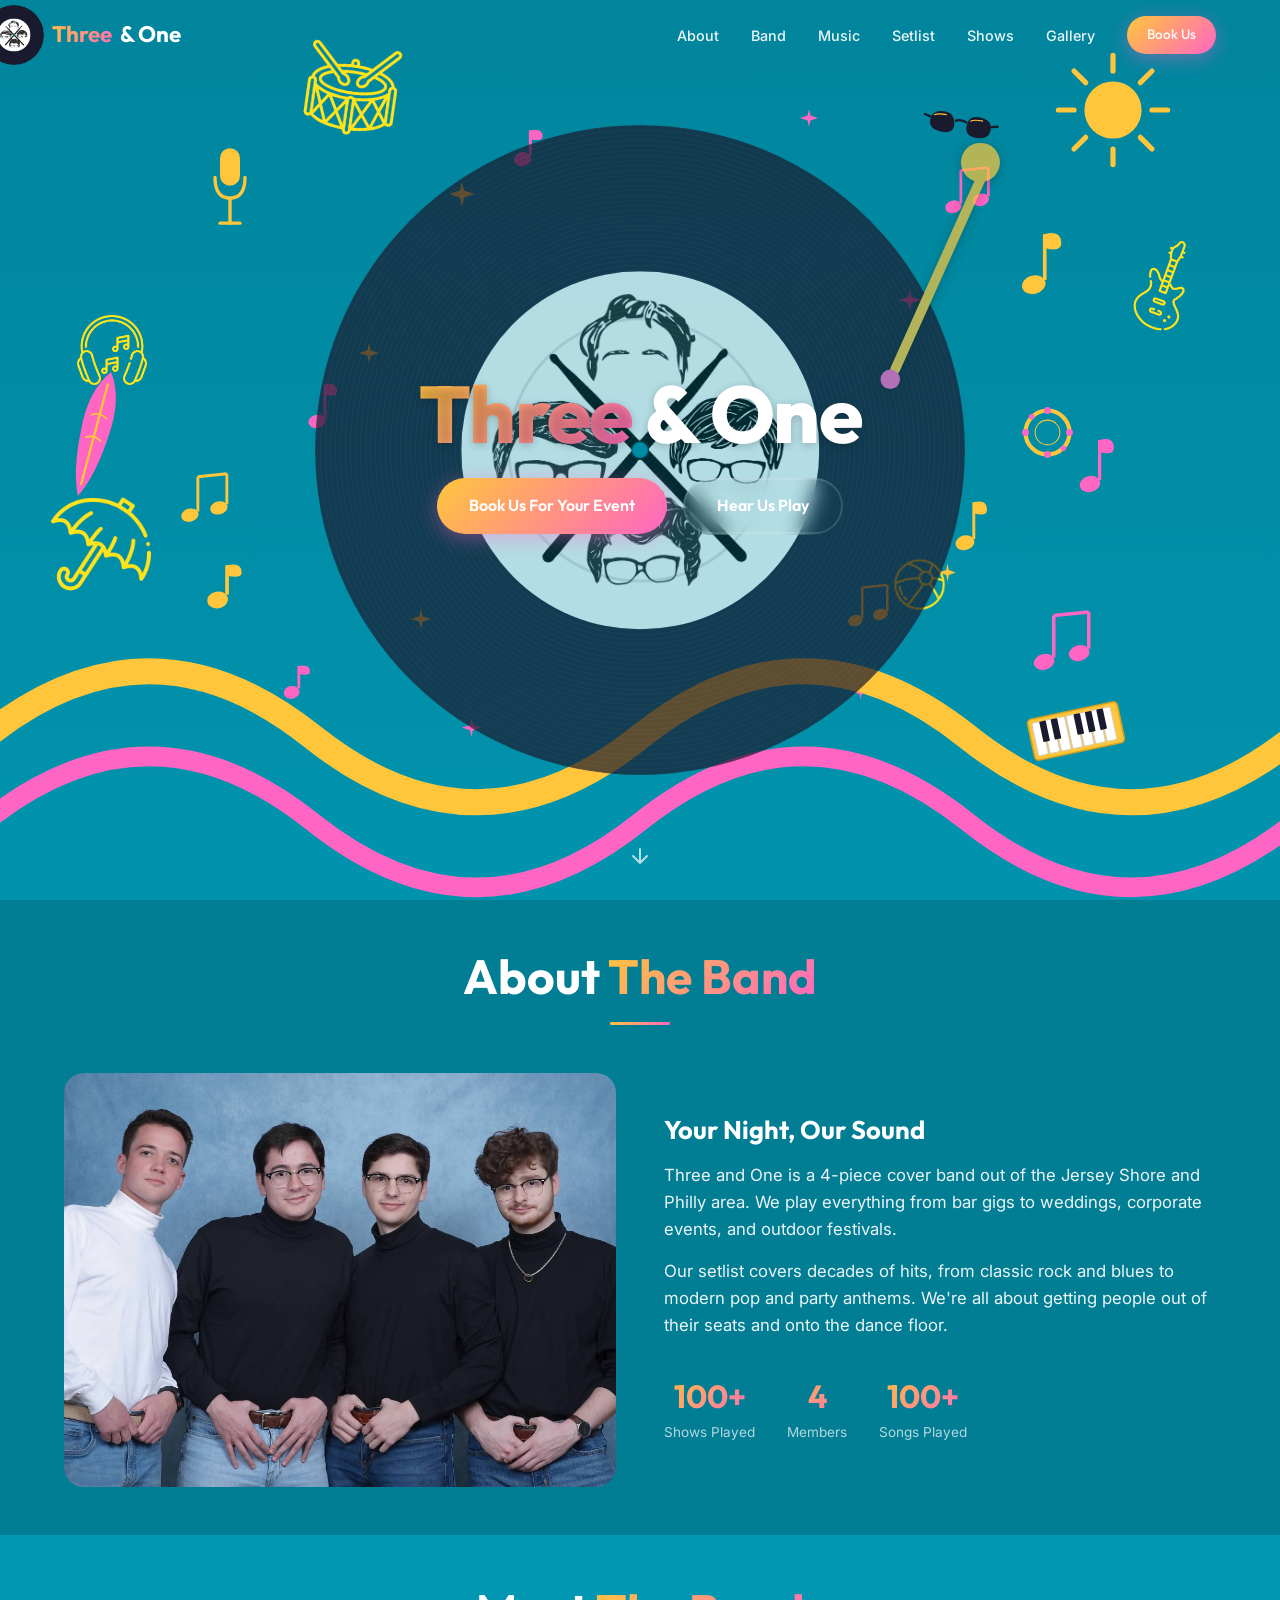
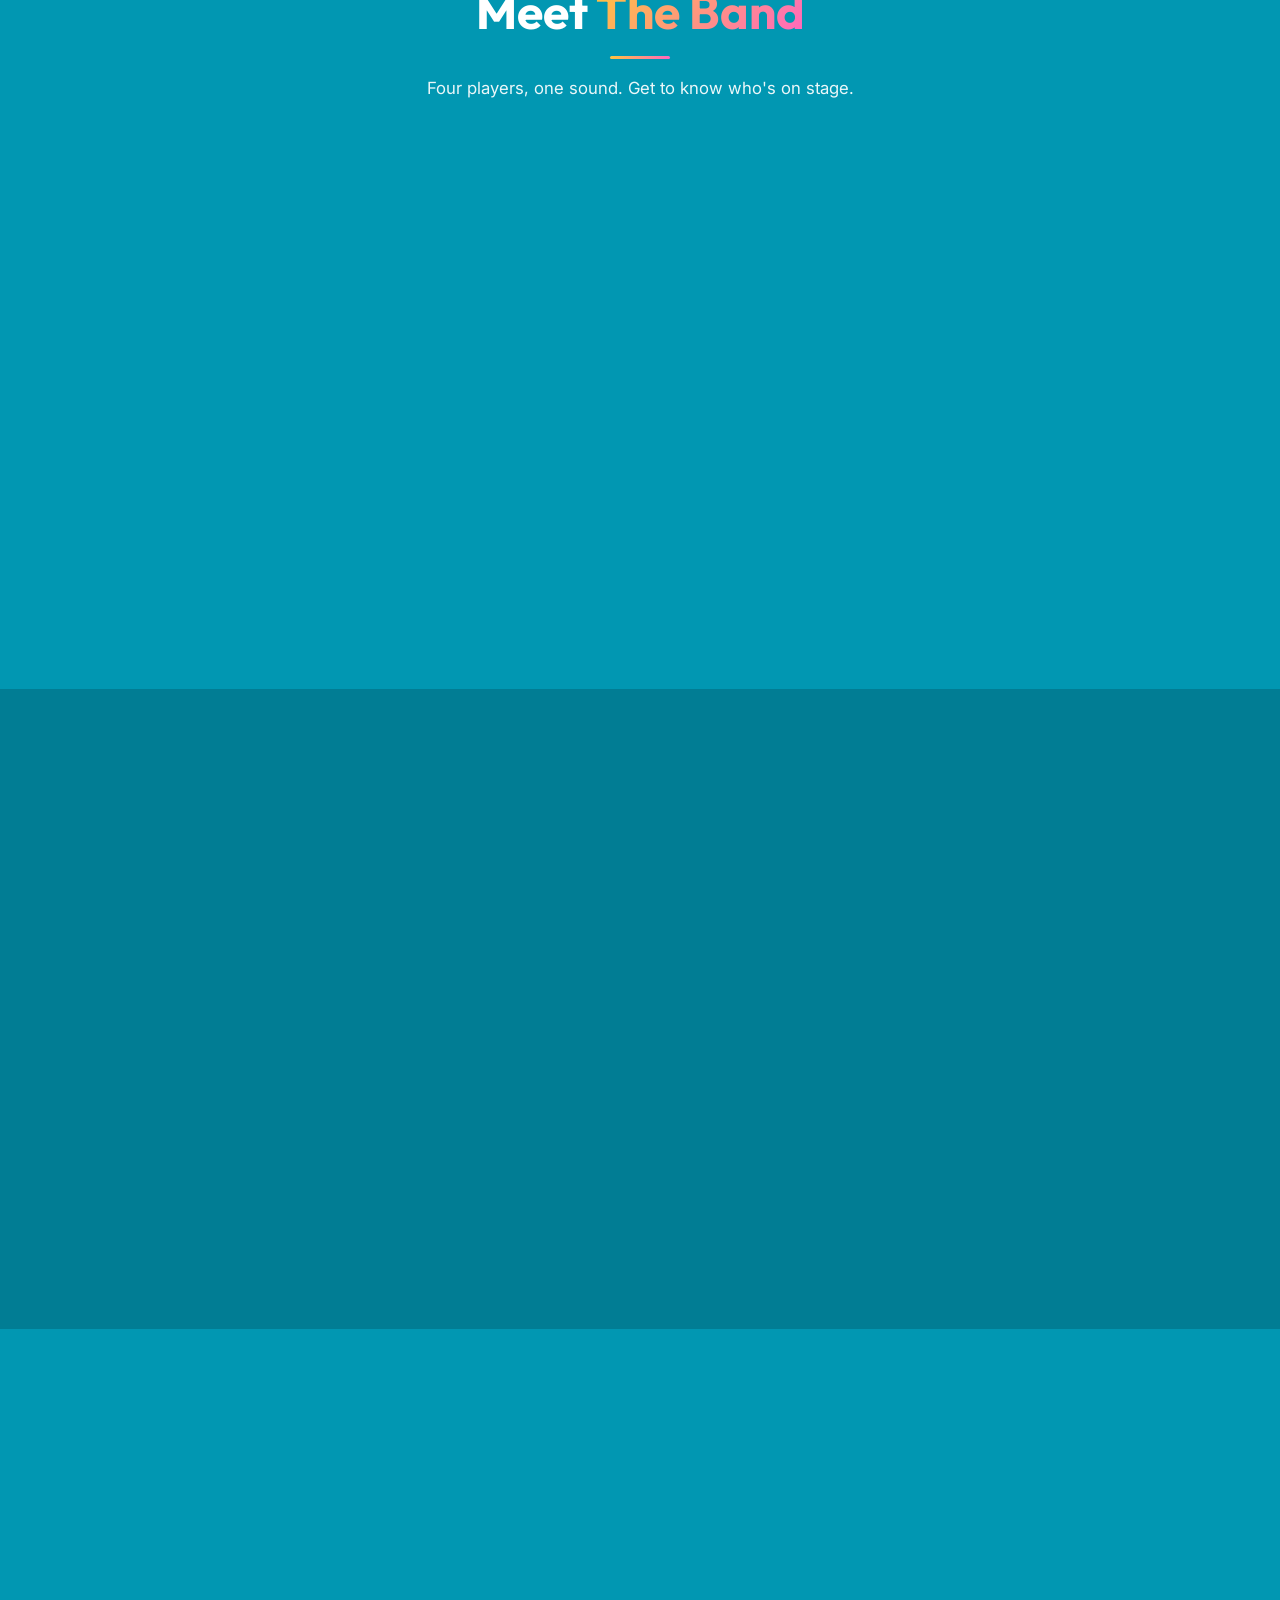
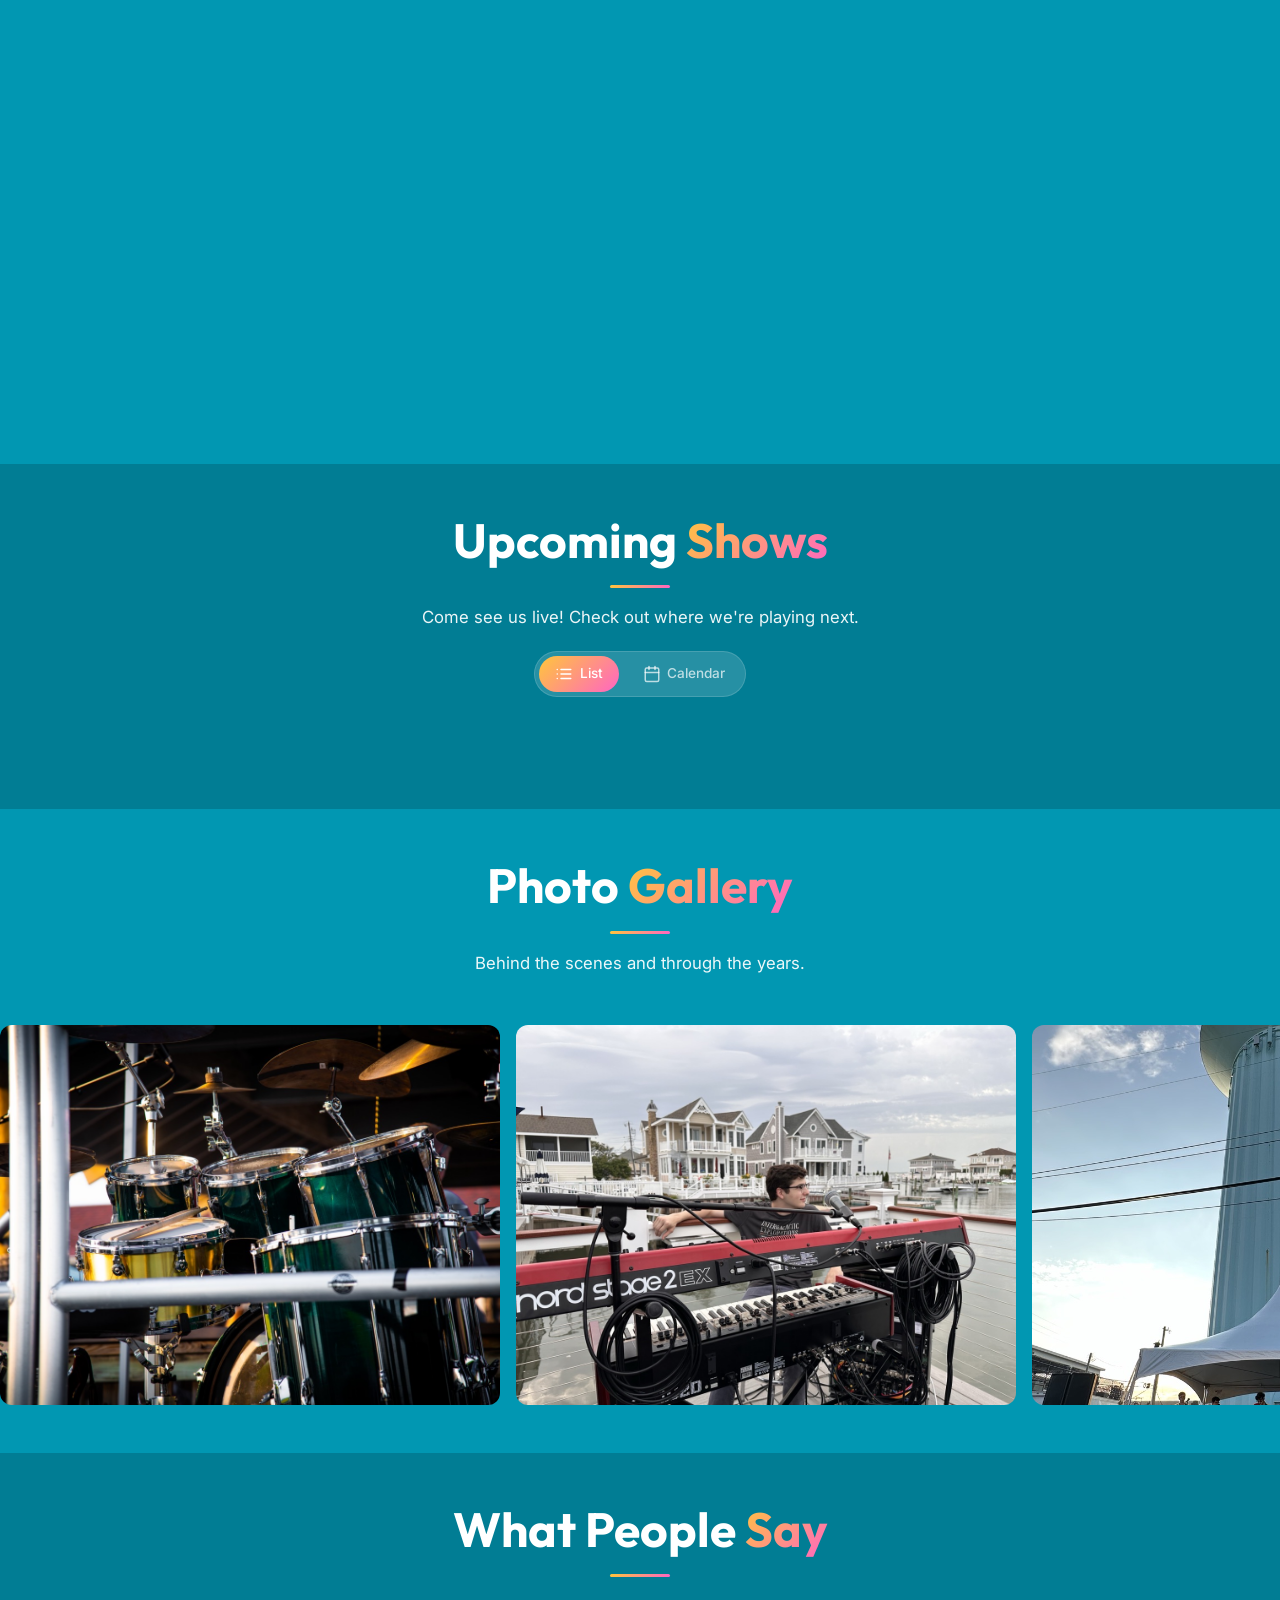
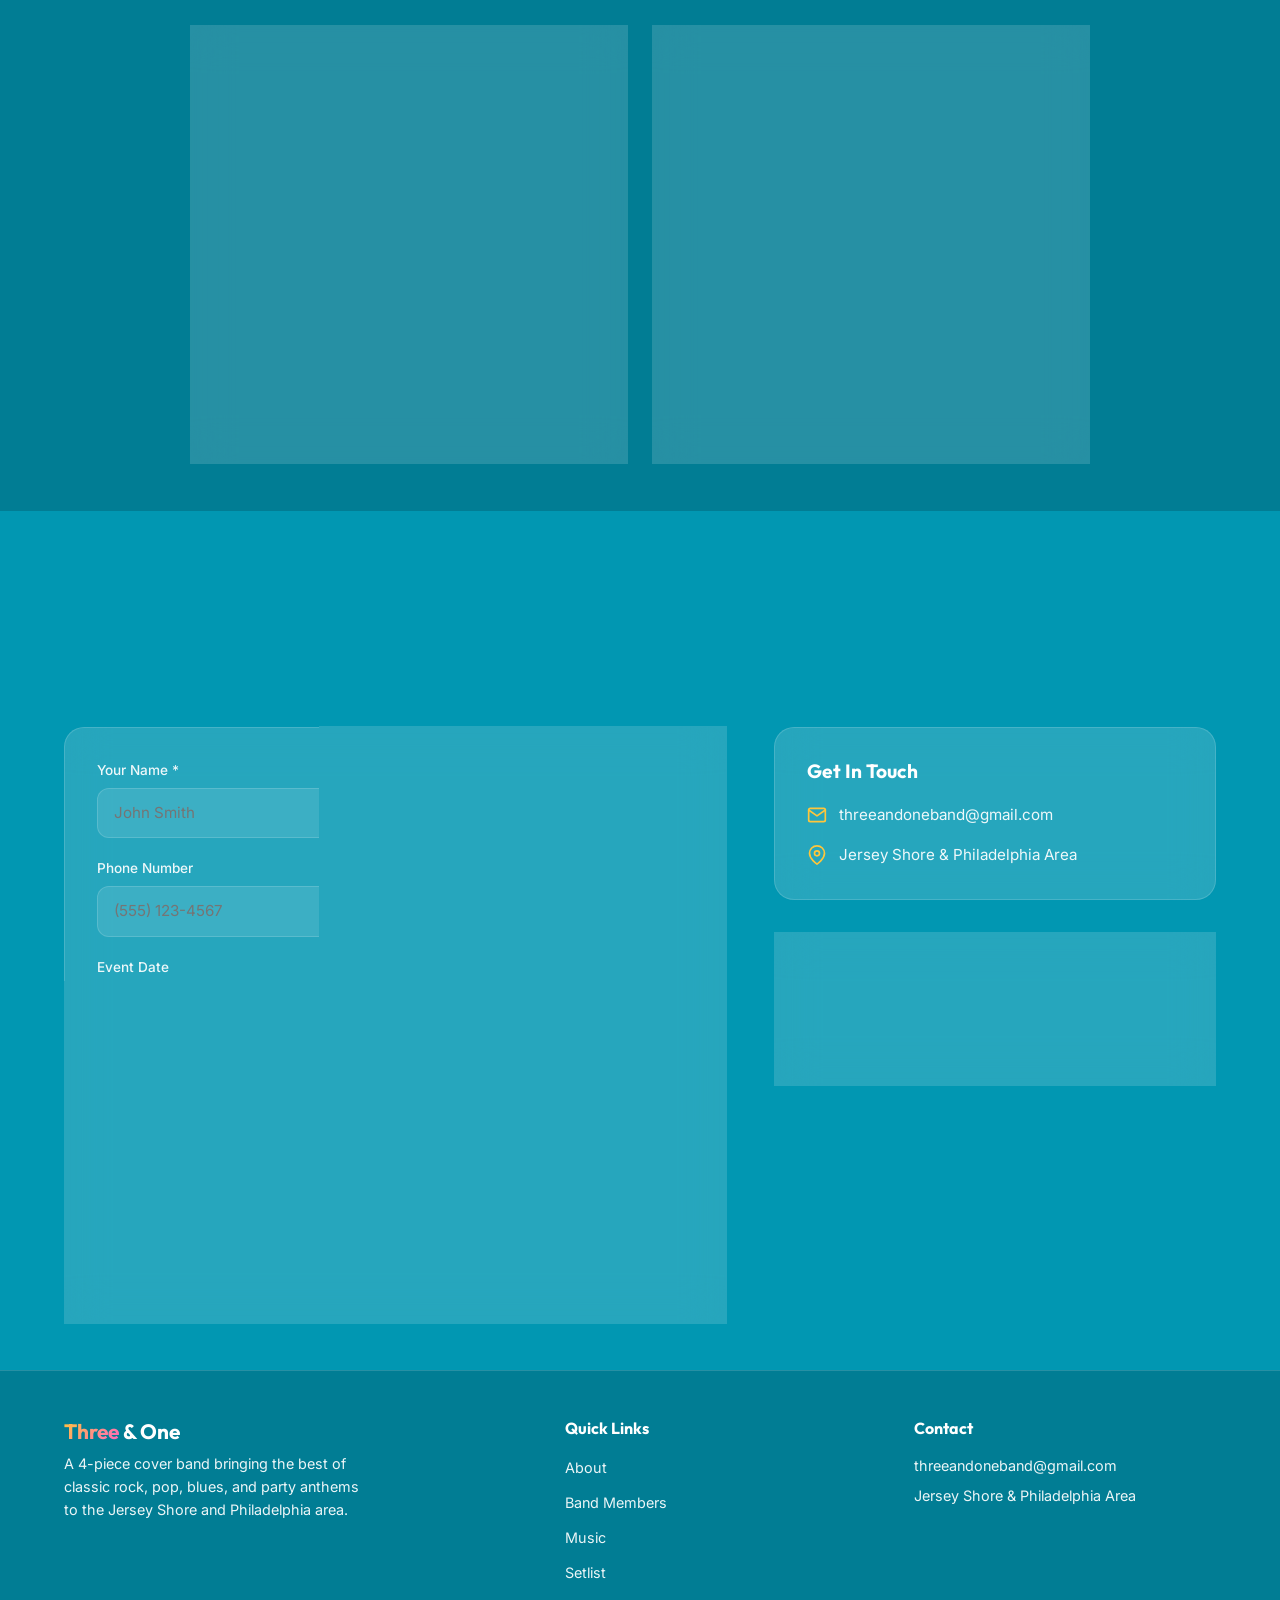
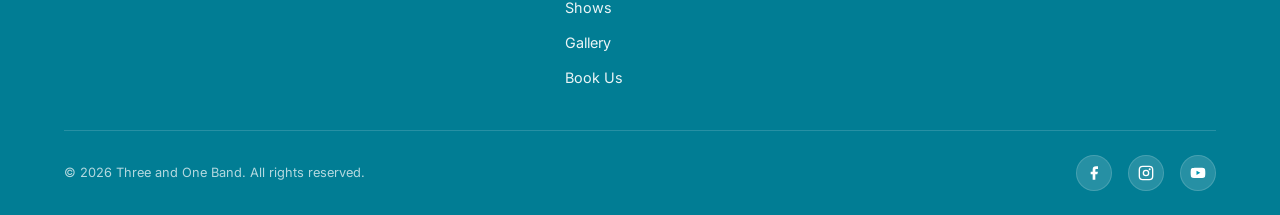
==== commit 787e933a: "Update with Photos and fixes" ====
--- a/index.html
+++ b/index.html
@@ -3,7 +3,7 @@
 <head>
   <meta charset="UTF-8">
   <meta name="viewport" content="width=device-width, initial-scale=1.0">
-  <title>Three and One Band | Live Cover Band — Jersey Shore &amp; Philadelphia</title>
+  <title>Three and One Band | Live Cover Band - Jersey Shore &amp; Philadelphia</title>
   <meta name="description" content="Three and One is a 4-piece cover band playing classic rock to pop hits. Available for weddings, bars, private events, and festivals across the Jersey Shore and Philadelphia area.">
 
   <!-- Google Fonts -->
@@ -205,14 +205,12 @@
       </div>
       <div class="about-grid">
         <div class="about-image fade-in">
-          <!-- [GROUP PHOTO] Replace placeholder with: <img src="images/band-group.jpg" alt="Three and One band group photo"> -->
-          <div class="placeholder">[ Group Photo ]</div>
+          <img src="images/GroupPhoto/Image-24 (1).JPEG" alt="Three and One band group photo">
         </div>
         <div class="about-text fade-in fade-in-delay-1">
           <h3>Your Night, Our Sound</h3>
-          <!-- [BAND DESCRIPTION] Replace with your actual band description -->
-          <p>Three and One is a high-energy 4-piece cover band based out of the Jersey Shore and Philadelphia area. We bring the party to every stage — from intimate bar gigs to weddings, corporate events, and outdoor festivals.</p>
-          <p>Our setlist spans decades of crowd favorites — from classic rock anthems and blues grooves to modern pop and party hits. We don't just play songs; we create an experience that gets people out of their seats and onto the dance floor.</p>
+          <p>Three and One is a 4-piece cover band out of the Jersey Shore and Philly area. We play everything from bar gigs to weddings, corporate events, and outdoor festivals.</p>
+          <p>Our setlist covers decades of hits, from classic rock and blues to modern pop and party anthems. We're all about getting people out of their seats and onto the dance floor.</p>
           <div class="about-stats">
             <div class="stat">
               <div class="stat-number">100+</div>
@@ -223,8 +221,8 @@
               <div class="stat-label">Members</div>
             </div>
             <div class="stat">
-              <div class="stat-number">75+</div>
-              <div class="stat-label">Songs</div>
+              <div class="stat-number">100+</div>
+              <div class="stat-label">Songs Played</div>
             </div>
           </div>
         </div>
@@ -238,7 +236,7 @@
       <div class="section-header fade-in">
         <h2>Meet <span class="accent-text">The Band</span></h2>
         <div class="accent-line"></div>
-        <p>Four players, one sound — get to know who's on stage.</p>
+        <p>Four players, one sound. Get to know who's on stage.</p>
       </div>
       <div class="members-grid">
         <!-- Gus -->
@@ -301,25 +299,13 @@
         <div class="media-card fade-in">
           <h3>2026 Showcase</h3>
           <div class="embed-wrapper">
-            <a href="https://www.youtube.com/watch?v=o-eYC7b1l8I" target="_blank" rel="noopener noreferrer" class="video-thumbnail-link">
-              <img src="https://img.youtube.com/vi/o-eYC7b1l8I/hqdefault.jpg" alt="Three and One 2026 showcase" style="width:100%;height:100%;object-fit:cover;position:absolute;top:0;left:0;">
-              <div class="play-btn-overlay">
-                <svg viewBox="0 0 68 48" width="68" height="48"><path d="M66.52 7.74c-.78-2.93-2.49-5.41-5.42-6.19C55.79.13 34 0 34 0S12.21.13 6.9 1.55c-2.93.78-4.63 3.26-5.42 6.19C.06 13.05 0 24 0 24s.06 10.95 1.48 16.26c.78 2.93 2.49 5.41 5.42 6.19C12.21 47.87 34 48 34 48s21.79-.13 27.1-1.55c2.93-.78 4.63-3.26 5.42-6.19C67.94 34.95 68 24 68 24s-.06-10.95-1.48-16.26z" fill="red"/><path d="M45 24L27 14v20" fill="white"/></svg>
-              </div>
-              <div class="watch-on-yt">Watch on YouTube</div>
-            </a>
+            <iframe src="https://www.youtube.com/embed/o-eYC7b1l8I" title="Three and One 2026 Showcase" frameborder="0" allow="accelerometer; autoplay; clipboard-write; encrypted-media; gyroscope; picture-in-picture" allowfullscreen style="position:absolute;top:0;left:0;width:100%;height:100%;"></iframe>
           </div>
         </div>
         <div class="media-card fade-in fade-in-delay-1">
           <h3>2024 Showcase</h3>
           <div class="embed-wrapper">
-            <a href="https://www.youtube.com/watch?v=NZrFxZ2w37o" target="_blank" rel="noopener noreferrer" class="video-thumbnail-link">
-              <img src="https://img.youtube.com/vi/NZrFxZ2w37o/hqdefault.jpg" alt="Three and One 2024 showcase" style="width:100%;height:100%;object-fit:cover;position:absolute;top:0;left:0;">
-              <div class="play-btn-overlay">
-                <svg viewBox="0 0 68 48" width="68" height="48"><path d="M66.52 7.74c-.78-2.93-2.49-5.41-5.42-6.19C55.79.13 34 0 34 0S12.21.13 6.9 1.55c-2.93.78-4.63 3.26-5.42 6.19C.06 13.05 0 24 0 24s.06 10.95 1.48 16.26c.78 2.93 2.49 5.41 5.42 6.19C12.21 47.87 34 48 34 48s21.79-.13 27.1-1.55c2.93-.78 4.63-3.26 5.42-6.19C67.94 34.95 68 24 68 24s-.06-10.95-1.48-16.26z" fill="red"/><path d="M45 24L27 14v20" fill="white"/></svg>
-              </div>
-              <div class="watch-on-yt">Watch on YouTube</div>
-            </a>
+            <iframe src="https://www.youtube.com/embed/NZrFxZ2w37o" title="Three and One 2024 Showcase" frameborder="0" allow="accelerometer; autoplay; clipboard-write; encrypted-media; gyroscope; picture-in-picture" allowfullscreen style="position:absolute;top:0;left:0;width:100%;height:100%;"></iframe>
           </div>
         </div>
       </div>
@@ -332,7 +318,7 @@
       <div class="section-header fade-in">
         <h2>Our <span class="accent-text">Setlist</span></h2>
         <div class="accent-line"></div>
-        <p>A taste of what we play — and we're always adding more.</p>
+        <p>A taste of what we play, and we're always adding more.</p>
       </div>
       <div class="setlist-grid">
         <div class="setlist-category fade-in">
@@ -393,7 +379,7 @@
       <div class="section-header fade-in">
         <h2>Upcoming <span class="accent-text">Shows</span></h2>
         <div class="accent-line"></div>
-        <p>Come see us live — check out where we're playing next.</p>
+        <p>Come see us live! Check out where we're playing next.</p>
         <div class="shows-view-toggle">
           <button class="view-btn active" data-view="list" aria-label="List view">
             <svg viewBox="0 0 24 24" fill="none" stroke="currentColor" stroke-width="2" stroke-linecap="round" stroke-linejoin="round" width="18" height="18"><line x1="8" y1="6" x2="21" y2="6"/><line x1="8" y1="12" x2="21" y2="12"/><line x1="8" y1="18" x2="21" y2="18"/><line x1="3" y1="6" x2="3.01" y2="6"/><line x1="3" y1="12" x2="3.01" y2="12"/><line x1="3" y1="18" x2="3.01" y2="18"/></svg>
@@ -558,29 +544,12 @@
       <div class="section-header fade-in">
         <h2>Photo <span class="accent-text">Gallery</span></h2>
         <div class="accent-line"></div>
-        <p>On stage, backstage, and everything in between.</p>
-      </div>
-      <!-- [GALLERY PHOTOS] Replace placeholders with real images:
-           <img src="images/gallery-1.jpg" alt="Description"> -->
-      <div class="gallery-grid">
-        <div class="gallery-item fade-in" data-index="0">
-          <div class="placeholder">[ Gallery Photo 1 ]</div>
-        </div>
-        <div class="gallery-item fade-in fade-in-delay-1" data-index="1">
-          <div class="placeholder">[ Gallery Photo 2 ]</div>
-        </div>
-        <div class="gallery-item fade-in fade-in-delay-2" data-index="2">
-          <div class="placeholder">[ Gallery Photo 3 ]</div>
-        </div>
-        <div class="gallery-item fade-in" data-index="3">
-          <div class="placeholder">[ Gallery Photo 4 ]</div>
-        </div>
-        <div class="gallery-item fade-in fade-in-delay-1" data-index="4">
-          <div class="placeholder">[ Gallery Photo 5 ]</div>
-        </div>
-        <div class="gallery-item fade-in fade-in-delay-2" data-index="5">
-          <div class="placeholder">[ Gallery Photo 6 ]</div>
-        </div>
+        <p>Behind the scenes and through the years.</p>
+      </div>
+    </div>
+    <div class="gallery-ribbon" id="galleryRibbon">
+      <div class="gallery-ribbon-track" id="galleryRibbonTrack">
+        <!-- Photos injected by JS in random order -->
       </div>
     </div>
   </section>
@@ -612,37 +581,12 @@
         <h2>What People <span class="accent-text">Say</span></h2>
         <div class="accent-line"></div>
       </div>
-      <!-- [TESTIMONIAL QUOTES] Replace with real quotes -->
       <div class="testimonials-grid">
-        <div class="testimonial-card fade-in">
-          <div class="quote-icon">&ldquo;</div>
-          <blockquote>[Testimonial quote from a venue owner, event planner, or satisfied client about how the band made their event amazing.]</blockquote>
-          <div class="testimonial-author">
-            <div>
-              <div class="testimonial-author-name">[Author Name]</div>
-              <div class="testimonial-author-title">[Title / Venue Name]</div>
-            </div>
-          </div>
-        </div>
-        <div class="testimonial-card fade-in fade-in-delay-1">
-          <div class="quote-icon">&ldquo;</div>
-          <blockquote>[Testimonial quote about the band's energy, crowd interaction, and professionalism.]</blockquote>
-          <div class="testimonial-author">
-            <div>
-              <div class="testimonial-author-name">[Author Name]</div>
-              <div class="testimonial-author-title">[Title / Venue Name]</div>
-            </div>
-          </div>
-        </div>
-        <div class="testimonial-card fade-in fade-in-delay-2">
-          <div class="quote-icon">&ldquo;</div>
-          <blockquote>[Testimonial quote about the band's song variety and ability to keep the dance floor packed.]</blockquote>
-          <div class="testimonial-author">
-            <div>
-              <div class="testimonial-author-name">[Author Name]</div>
-              <div class="testimonial-author-title">[Title / Venue Name]</div>
-            </div>
-          </div>
+        <div class="testimonial-card testimonial-image-card fade-in">
+          <img src="images/Testimonials/IMG_6918.jpeg" alt="Testimonial note about Three and One" class="testimonial-img">
+        </div>
+        <div class="testimonial-card testimonial-image-card fade-in fade-in-delay-1">
+          <img src="images/Testimonials/IMG_6919.jpeg" alt="Testimonial note about Three and One" class="testimonial-img">
         </div>
       </div>
     </div>
@@ -660,7 +604,7 @@
         <form class="contact-form fade-in" id="bookingForm" action="https://api.web3forms.com/submit" method="POST">
           <!-- [WEB3FORMS ACCESS KEY] Replace YOUR_ACCESS_KEY with your real key from https://web3forms.com -->
           <input type="hidden" name="access_key" value="6ab2d510-40b2-43a2-bc72-bd6bc239fd65">
-          <input type="hidden" name="subject" value="New Booking Inquiry — Three and One Band">
+          <input type="hidden" name="subject" value="New Booking Inquiry - Three and One Band">
           <input type="hidden" name="from_name" value="Three and One Website">
           <!-- Honeypot spam prevention -->
           <input type="checkbox" name="botcheck" style="display: none;">
--- a/css/styles.css
+++ b/css/styles.css
@@ -15,7 +15,7 @@
   --glass-border: rgba(255, 255, 255, 0.15);
   --glass-blur: 20px;
   --nav-height: 70px;
-  --section-padding: clamp(4rem, 10vw, 8rem);
+  --section-padding: clamp(2rem, 4vw, 3rem);
   --container-width: 1200px;
   --radius: 12px;
   --radius-lg: 20px;
@@ -153,6 +153,7 @@
   display: flex;
   align-items: center;
   gap: 0.5rem;
+  margin-left: -5rem;
 }
 
 .nav-vinyl {
@@ -1209,10 +1210,16 @@
   text-align: center;
 }
 
-.calendar-grid,
+.calendar-grid {
+  display: grid;
+  grid-template-columns: repeat(7, 1fr);
+  gap: 4px;
+}
+
 .calendar-days {
   display: grid;
   grid-template-columns: repeat(7, 1fr);
+  grid-template-rows: repeat(6, 1fr);
   gap: 4px;
 }
 
@@ -1281,14 +1288,30 @@
 /* ============================================
    GALLERY
    ============================================ */
-.gallery-grid {
-  display: grid;
-  grid-template-columns: repeat(auto-fit, minmax(280px, 1fr));
+.gallery {
+  overflow: hidden;
+}
+
+.gallery-ribbon {
+  width: 100vw;
+  overflow: hidden;
+}
+
+.gallery-ribbon-track {
+  display: flex;
   gap: 1rem;
+  width: max-content;
+  animation: ribbon-scroll var(--ribbon-duration, 60s) linear infinite;
+}
+
+.gallery-ribbon-track:hover {
+  animation-play-state: paused;
 }
 
 .gallery-item {
-  aspect-ratio: 4/3;
+  flex-shrink: 0;
+  width: clamp(300px, 40vw, 500px);
+  height: clamp(220px, 30vw, 380px);
   border-radius: var(--radius);
   overflow: hidden;
   cursor: pointer;
@@ -1319,14 +1342,9 @@
   background: rgba(0, 0, 0, 0.2);
 }
 
-.gallery-item .placeholder {
-  width: 100%;
-  height: 100%;
-  display: flex;
-  align-items: center;
-  justify-content: center;
-  color: var(--text-muted);
-  font-size: 0.85rem;
+@keyframes ribbon-scroll {
+  0% { transform: translateX(0); }
+  100% { transform: translateX(-50%); }
 }
 
 /* Lightbox */
@@ -1416,6 +1434,8 @@
   display: grid;
   grid-template-columns: repeat(auto-fit, minmax(300px, 1fr));
   gap: 1.5rem;
+  max-width: 900px;
+  margin-inline: auto;
 }
 
 .testimonial-card {
@@ -1460,6 +1480,27 @@
 .testimonial-author-title {
   font-size: 0.8rem;
   color: var(--text-muted);
+}
+
+.testimonial-image-card {
+  padding: 0;
+  overflow: hidden;
+  cursor: pointer;
+  aspect-ratio: 1;
+}
+
+.testimonial-img {
+  width: 100%;
+  height: 100%;
+  display: block;
+  object-fit: cover;
+  object-position: center;
+  border-radius: var(--radius-lg);
+  transition: transform 0.5s ease;
+}
+
+.testimonial-image-card:hover .testimonial-img {
+  transform: scale(1.03);
 }
 
 /* ============================================
@@ -1851,8 +1892,9 @@
     grid-template-columns: 1fr;
   }
 
-  .gallery-grid {
-    grid-template-columns: 1fr;
+  .gallery-item {
+    width: 250px;
+    height: 180px;
   }
 
   .testimonials-grid {
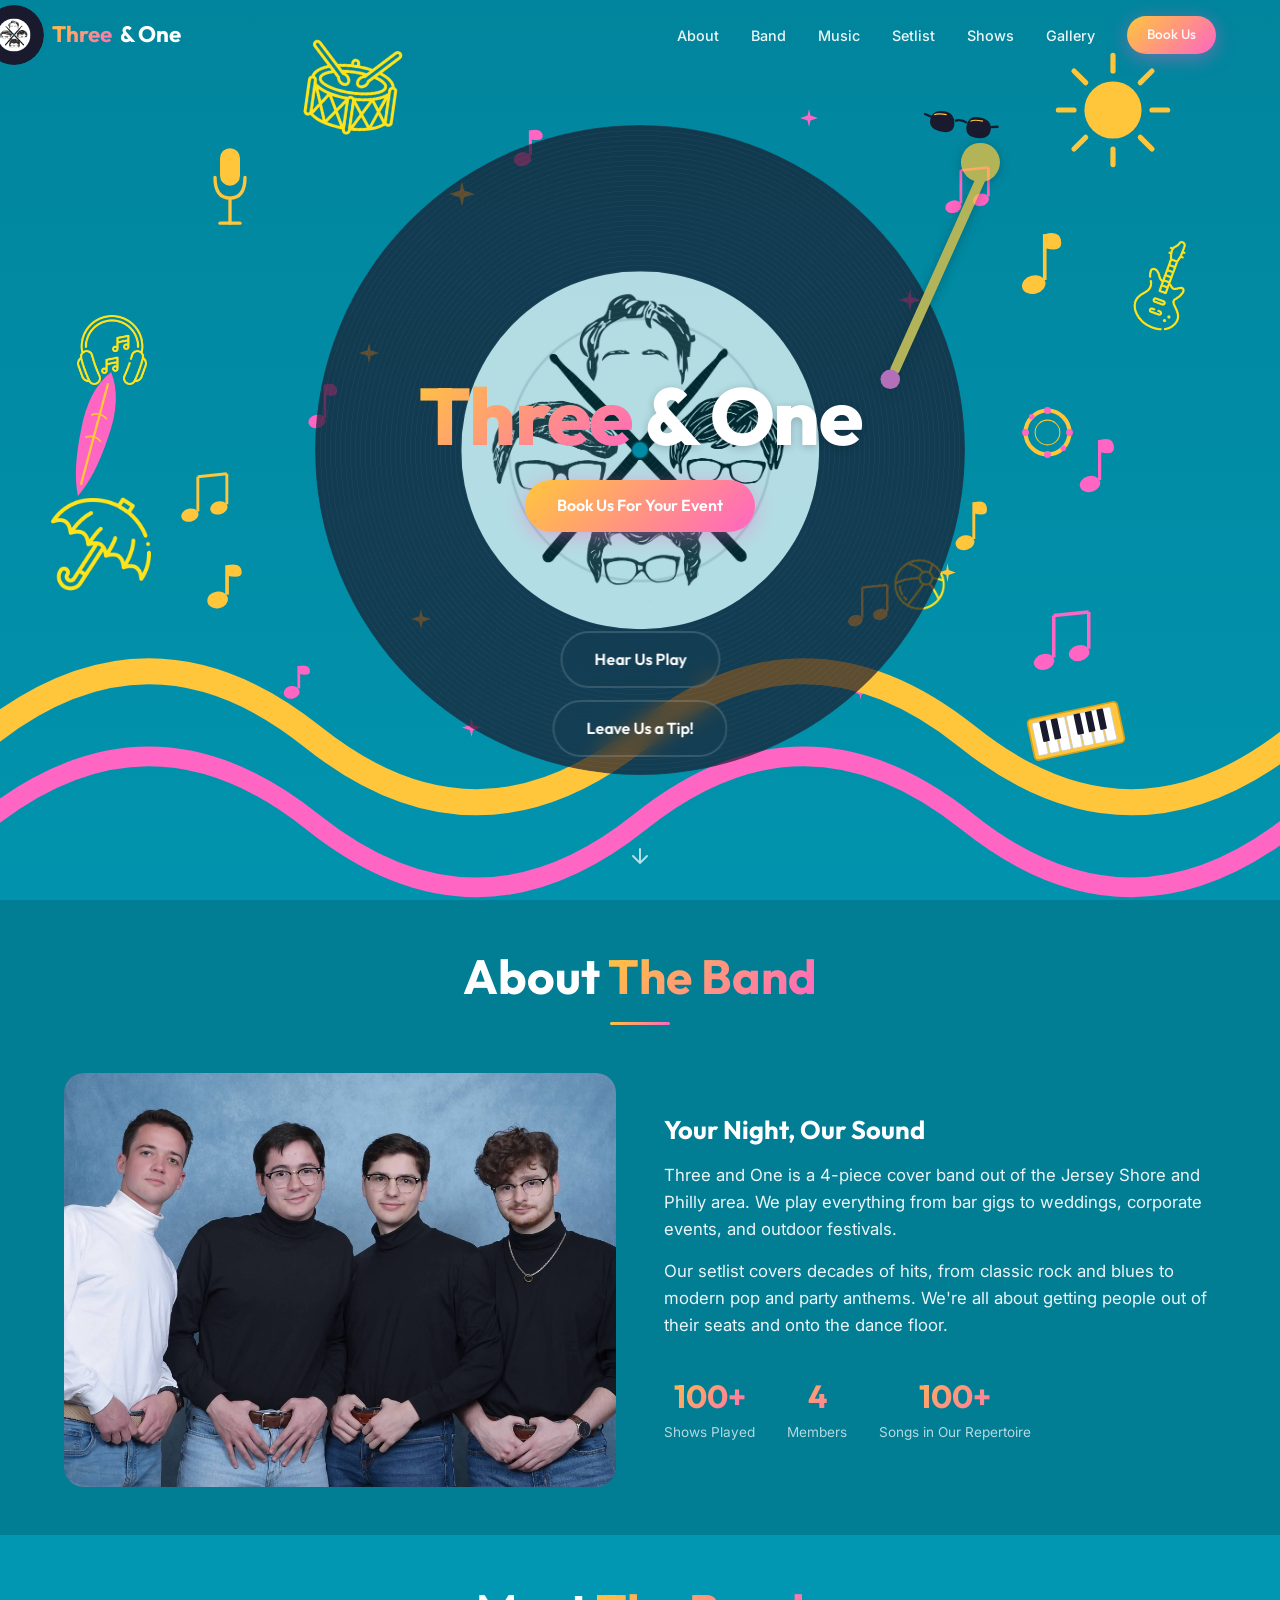
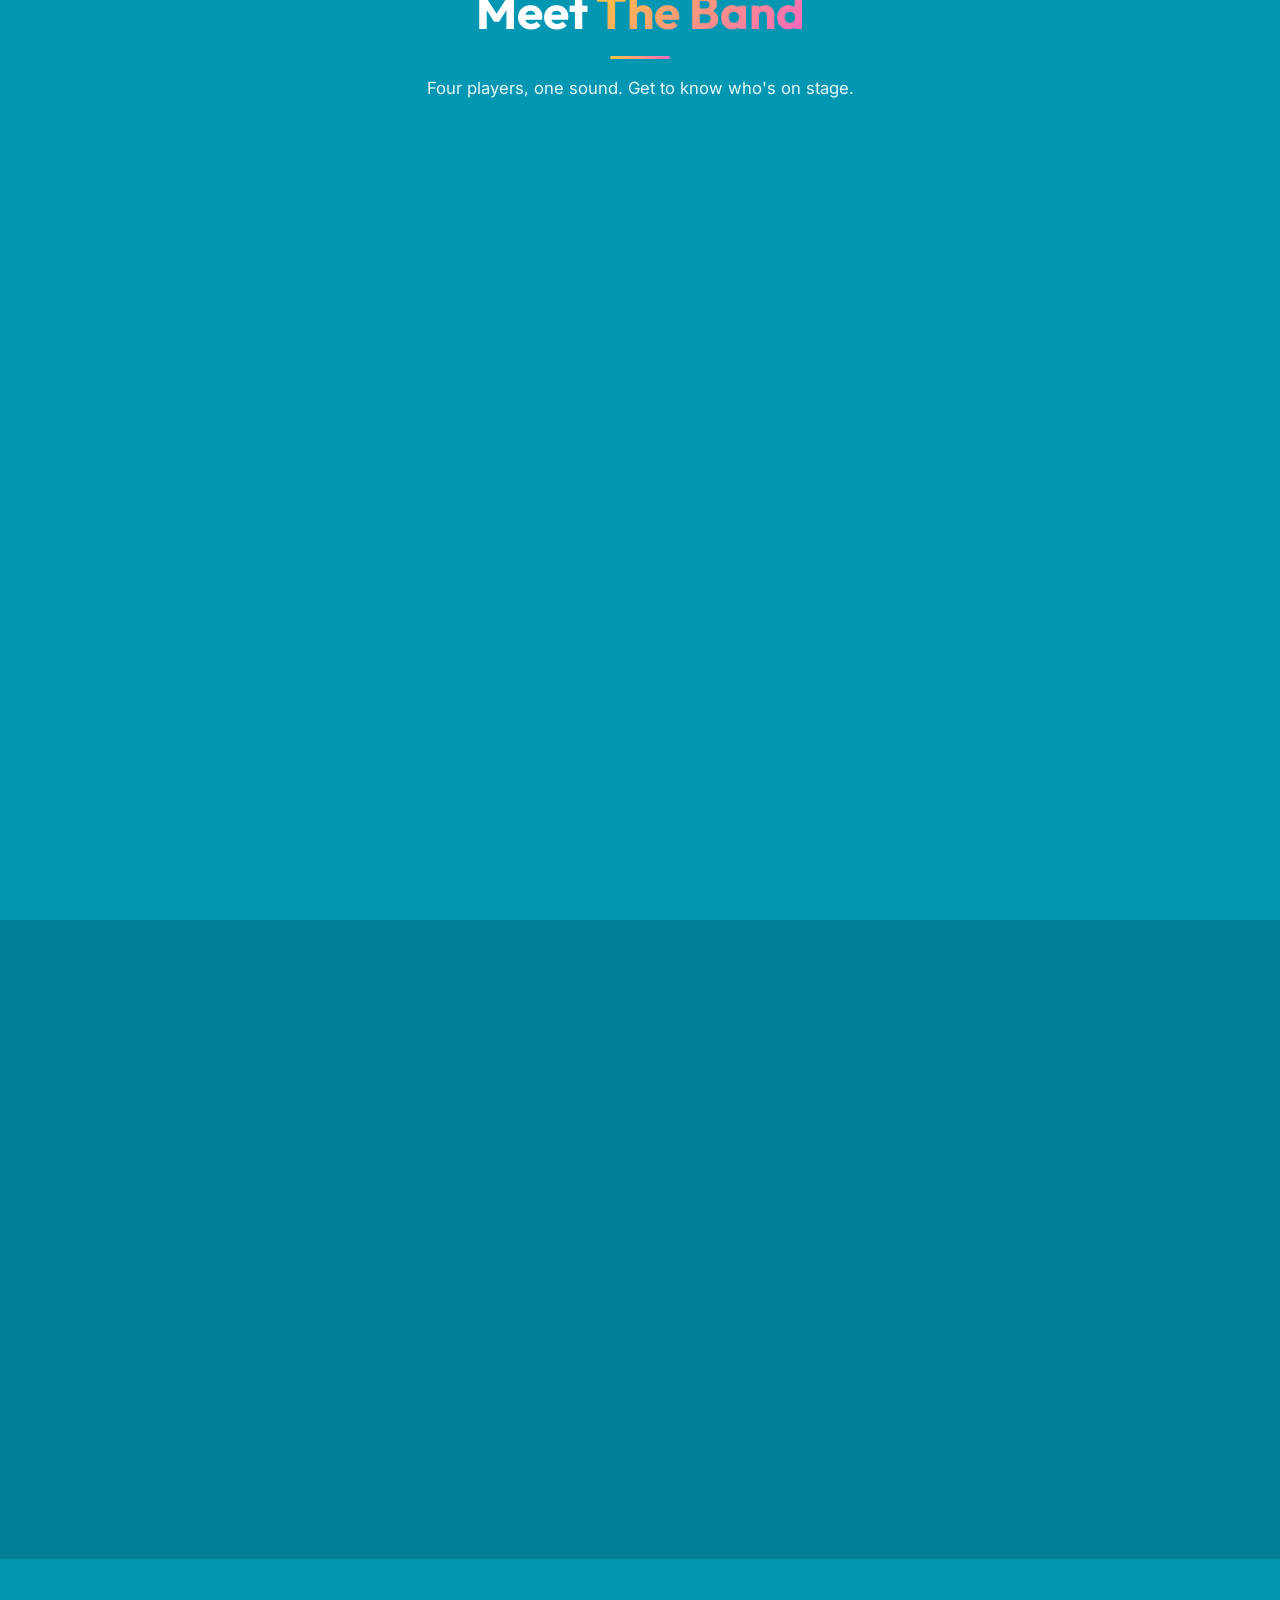
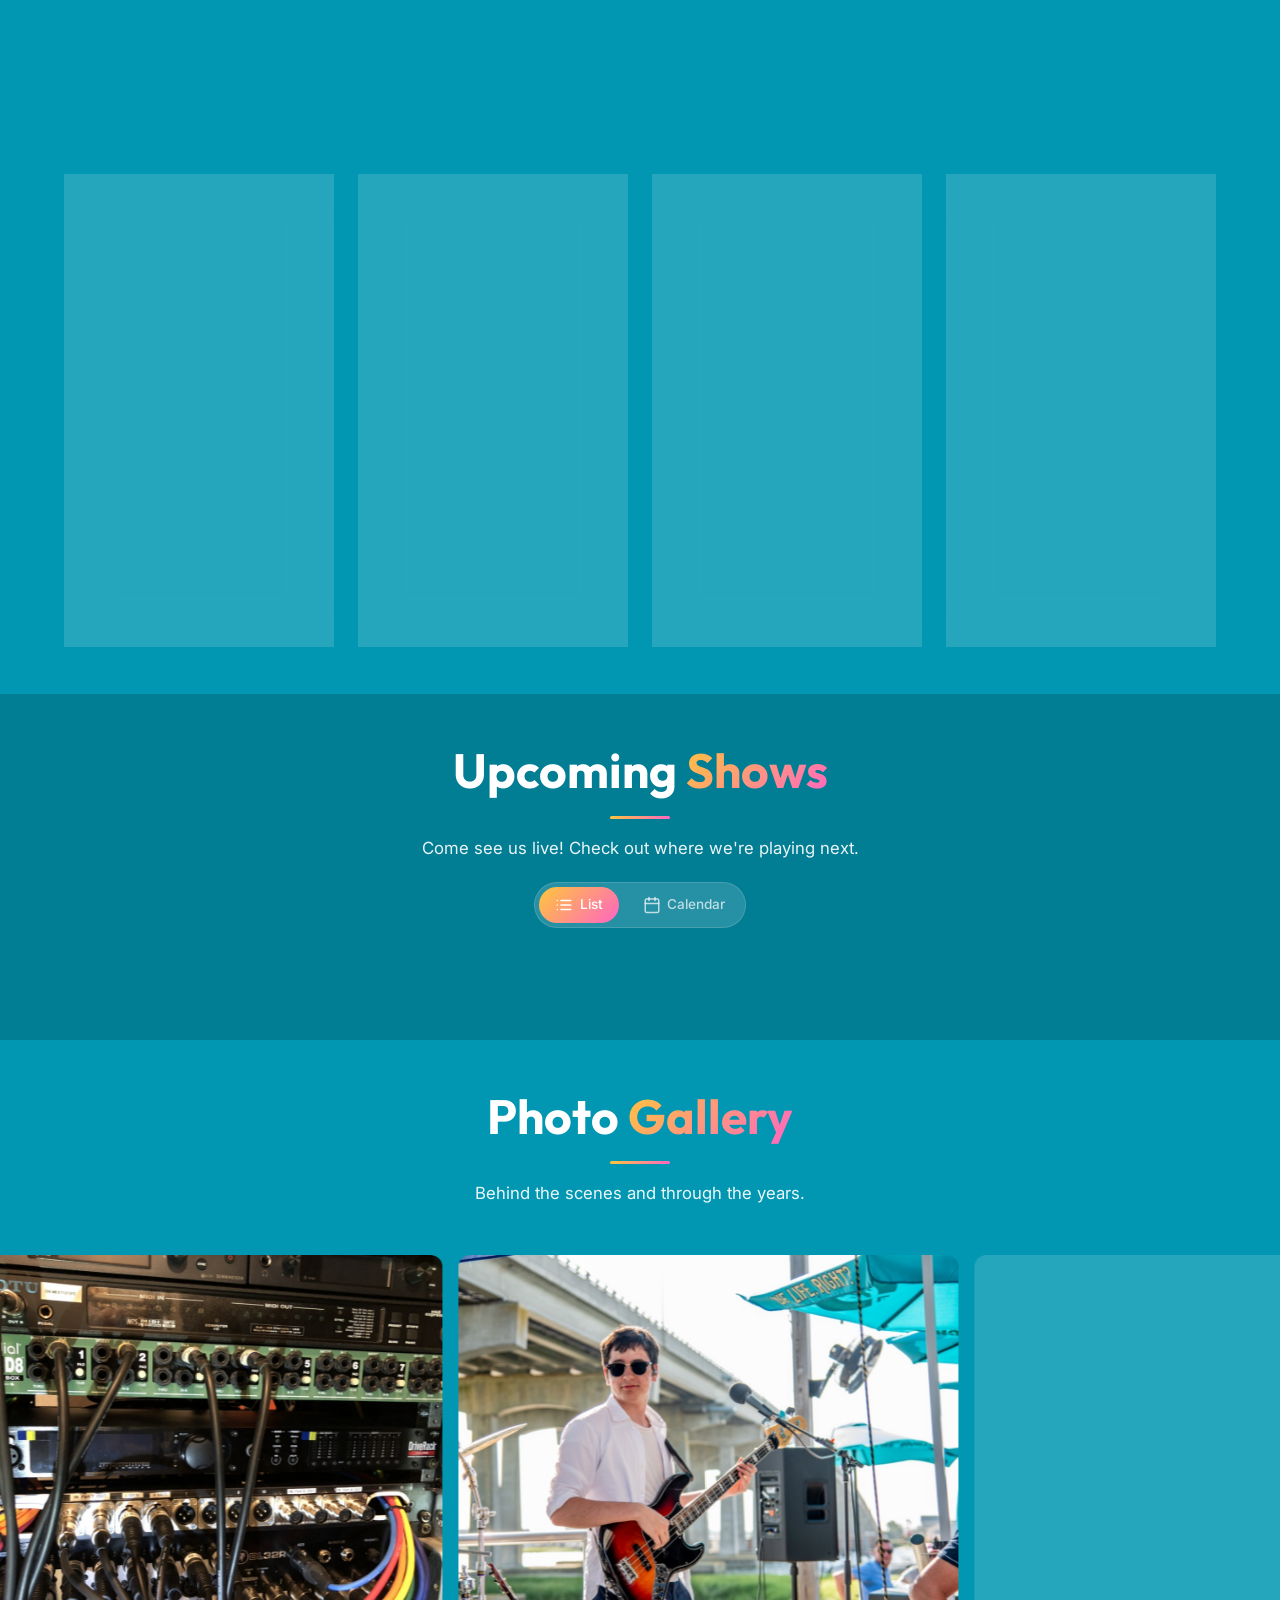
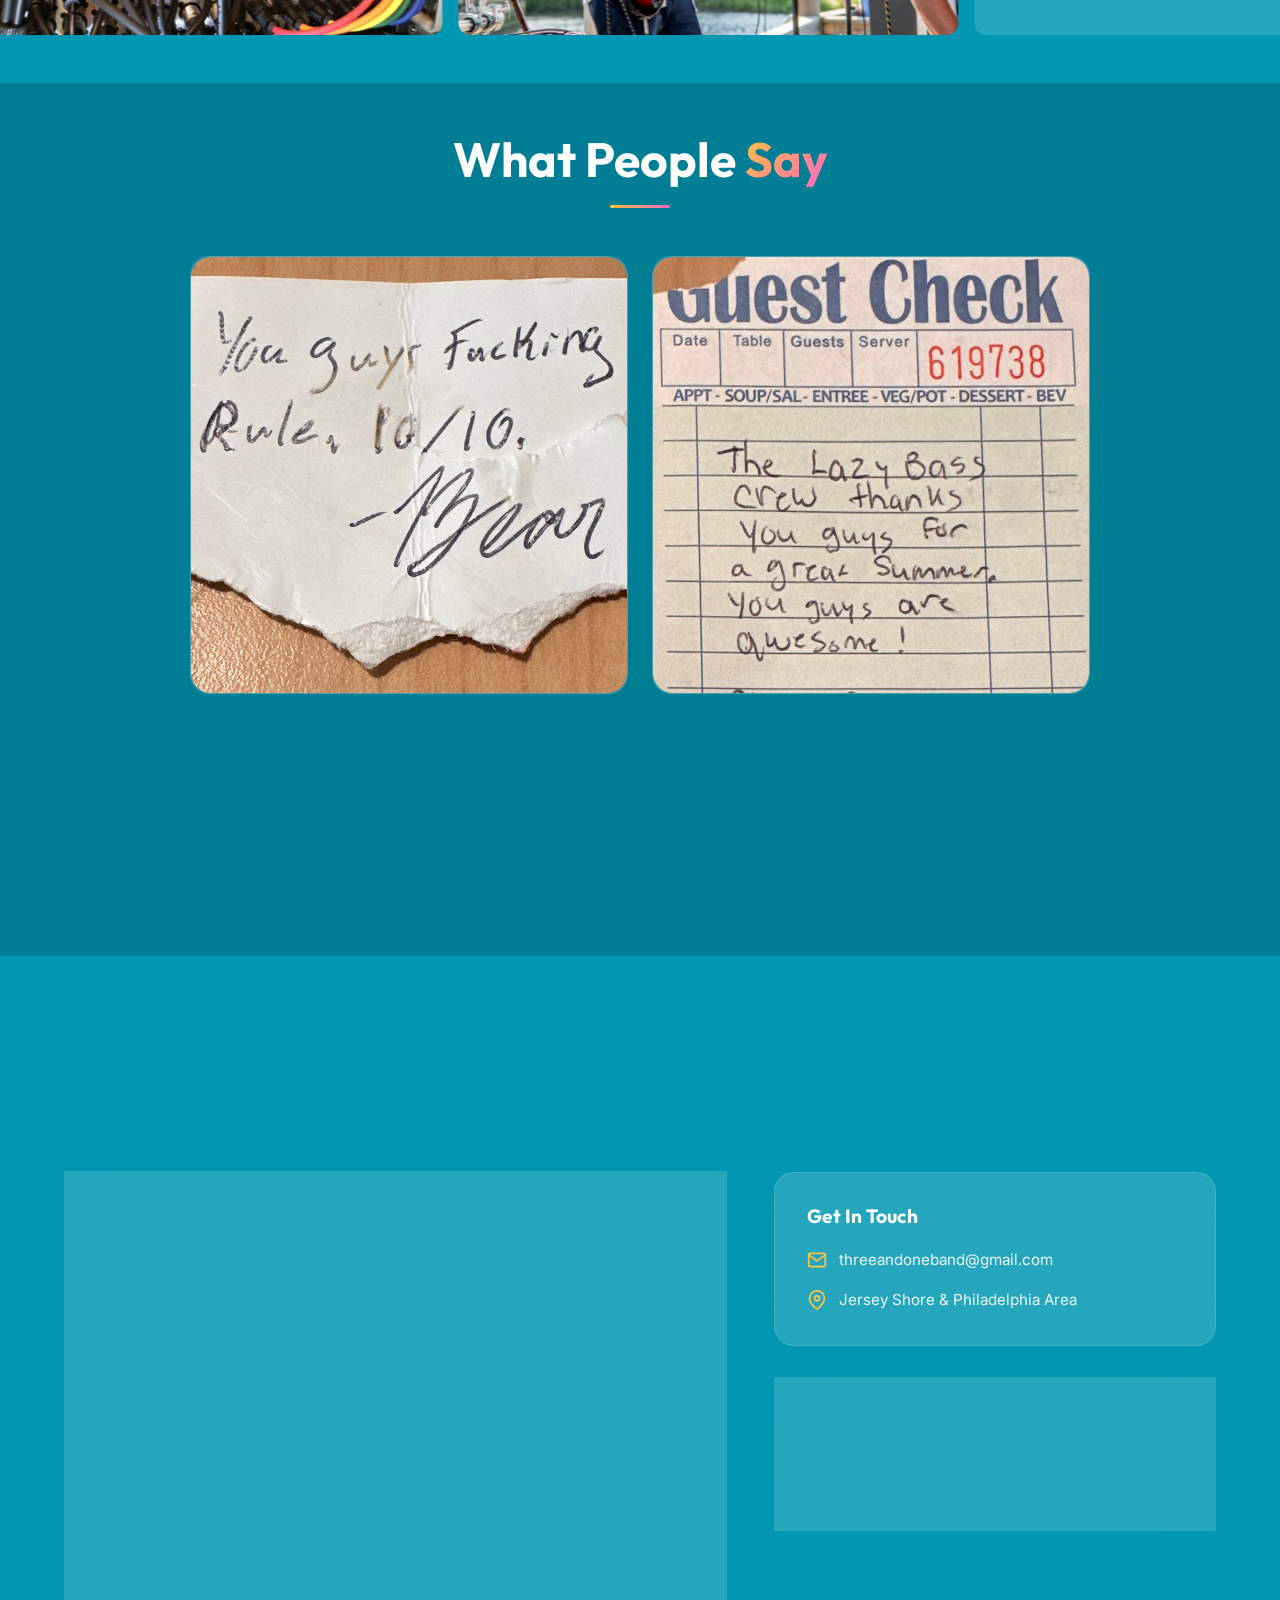
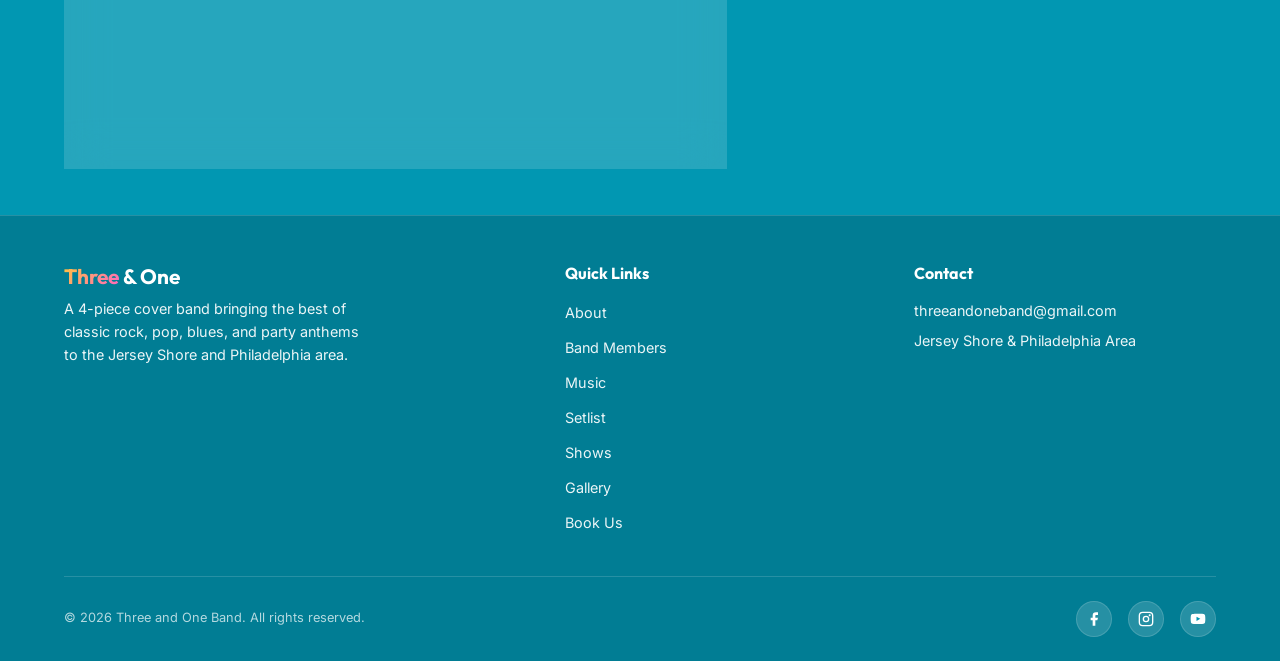
==== commit 51c8c479: "Updated tip button, bios, and testimonial, and picture scroll speed" ====
--- a/index.html
+++ b/index.html
@@ -186,7 +186,10 @@
       <h1 class="fade-in"><span class="accent-text">Three</span> &amp; One</h1>
       <div class="hero-cta fade-in fade-in-delay-2">
         <a href="#contact" class="btn btn-primary">Book Us For Your Event</a>
-        <a href="#media" class="btn btn-outline">Hear Us Play</a>
+        <div class="hero-cta-extras">
+          <a href="#media" class="btn btn-outline">Hear Us Play</a>
+          <a href="https://venmo.com/u/threeandoneband" class="btn btn-outline" target="_blank" rel="noopener noreferrer">Leave Us a Tip!</a>
+        </div>
       </div>
     </div>
     <div class="scroll-indicator">
@@ -222,7 +225,7 @@
             </div>
             <div class="stat">
               <div class="stat-number">100+</div>
-              <div class="stat-label">Songs Played</div>
+              <div class="stat-label">Songs in Our Repertoire</div>
             </div>
           </div>
         </div>
@@ -247,7 +250,7 @@
           <div class="member-info">
             <h3>Gus</h3>
             <div class="member-role">Lead Vocals / Guitar</div>
-            <p class="member-bio">[Bio coming soon.]</p>
+            <p class="member-bio">Gus is a multi-instrumentalist whose job in the band is lead singer and guitarist. He&rsquo;s been playing since he was just 6 years old and writes his own music. When he&rsquo;s not gigging with the band he&rsquo;s teaching people of all ages. As the eldest of the 3 brothers he&rsquo;s always pretending to be more mature than the rest. He isn&rsquo;t.</p>
           </div>
         </div>
         <!-- Finn -->
@@ -258,7 +261,7 @@
           <div class="member-info">
             <h3>Finn</h3>
             <div class="member-role">Keys / Bass / Backing Vocals</div>
-            <p class="member-bio">[Bio coming soon.]</p>
+            <p class="member-bio">Finn covers keys, bass, and background vocals. He&rsquo;s basically the band&rsquo;s multitool. He&rsquo;s been playing since he was 8, which explains why he looks suspiciously comfortable on stage. When he&rsquo;s not writing tasty licks, he&rsquo;s writing code (just pressing a different kind of keys).</p>
           </div>
         </div>
         <!-- Cosmo -->
@@ -269,7 +272,7 @@
           <div class="member-info">
             <h3>Cosmo</h3>
             <div class="member-role">Bass / Guitar / Backing Vocals</div>
-            <p class="member-bio">[Bio coming soon.]</p>
+            <p class="member-bio">Cosmo holds down the low end in the band and is currently studying electrical engineering, so he knows a thing or two about good vibrations. As the youngest of the three brothers, he brings a lot of energy to the group and has earned the title of resident pinball wizard when he&rsquo;s not onstage.</p>
           </div>
         </div>
         <!-- Neil -->
@@ -280,7 +283,7 @@
           <div class="member-info">
             <h3>Neil</h3>
             <div class="member-role">Drums</div>
-            <p class="member-bio">[Bio coming soon.]</p>
+            <p class="member-bio">Neil is the drummer of the group. He&rsquo;s been playing since he was a kid and has been keeping time &mdash; or some loose interpretation of it &mdash; ever since. When he&rsquo;s not gigging with the band he&rsquo;s taking photos, making ice cream at Springer&rsquo;s, or serving with the NJ Air National Guard.</p>
           </div>
         </div>
       </div>
@@ -400,7 +403,7 @@
         <div class="show-card fade-in" data-date="2026-05-22">
           <div class="show-date"><div class="show-month">May</div><div class="show-day">22</div></div>
           <div class="show-divider"></div>
-          <div class="show-details"><h3>Gully's — Avalon, NJ</h3><div class="show-time">TBD</div></div>
+          <div class="show-details"><h3>Gully's — Avalon, NJ</h3><div class="show-time">4:00 PM — 8:00 PM</div></div>
         </div>
         <div class="show-card fade-in" data-date="2026-05-24">
           <div class="show-date"><div class="show-month">May</div><div class="show-day">24</div></div>
@@ -415,17 +418,17 @@
         <div class="show-card fade-in" data-date="2026-06-14">
           <div class="show-date"><div class="show-month">Jun</div><div class="show-day">14</div></div>
           <div class="show-divider"></div>
-          <div class="show-details"><h3>Lost Buoy</h3><div class="show-time">TBD</div></div>
+          <div class="show-details"><h3>Lost Buoy</h3><div class="show-time">5:00 PM — 9:00 PM</div></div>
         </div>
         <div class="show-card fade-in" data-date="2026-06-18">
           <div class="show-date"><div class="show-month">Jun</div><div class="show-day">18</div></div>
           <div class="show-divider"></div>
-          <div class="show-details"><h3>Horsham Concert Series</h3><div class="show-time">TBD</div></div>
+          <div class="show-details"><h3>Horsham Concert Series</h3><div class="show-time">6:00 PM — 8:00 PM</div></div>
         </div>
         <div class="show-card fade-in" data-date="2026-06-19">
           <div class="show-date"><div class="show-month">Jun</div><div class="show-day">19</div></div>
           <div class="show-divider"></div>
-          <div class="show-details"><h3>Gully's — Avalon, NJ</h3><div class="show-time">TBD</div></div>
+          <div class="show-details"><h3>Gully's — Avalon, NJ</h3><div class="show-time">4:00 PM — 8:00 PM</div></div>
         </div>
         <div class="show-card fade-in" data-date="2026-06-21">
           <div class="show-date"><div class="show-month">Jun</div><div class="show-day">21</div></div>
@@ -440,12 +443,12 @@
         <div class="show-card fade-in" data-date="2026-07-05">
           <div class="show-date"><div class="show-month">Jul</div><div class="show-day">5</div></div>
           <div class="show-divider"></div>
-          <div class="show-details"><h3>Lost Buoy</h3><div class="show-time">TBD</div></div>
+          <div class="show-details"><h3>Lost Buoy</h3><div class="show-time">5:00 PM — 9:00 PM</div></div>
         </div>
         <div class="show-card fade-in" data-date="2026-07-10">
           <div class="show-date"><div class="show-month">Jul</div><div class="show-day">10</div></div>
           <div class="show-divider"></div>
-          <div class="show-details"><h3>Gully's — Avalon, NJ</h3><div class="show-time">TBD</div></div>
+          <div class="show-details"><h3>Gully's — Avalon, NJ</h3><div class="show-time">4:00 PM — 8:00 PM</div></div>
         </div>
         <div class="show-card fade-in" data-date="2026-07-11">
           <div class="show-date"><div class="show-month">Jul</div><div class="show-day">11</div></div>
@@ -455,12 +458,12 @@
         <div class="show-card fade-in" data-date="2026-07-17">
           <div class="show-date"><div class="show-month">Jul</div><div class="show-day">17</div></div>
           <div class="show-divider"></div>
-          <div class="show-details"><h3>Gully's — Avalon, NJ</h3><div class="show-time">TBD</div></div>
+          <div class="show-details"><h3>Gully's — Avalon, NJ</h3><div class="show-time">4:00 PM — 8:00 PM</div></div>
         </div>
         <div class="show-card fade-in" data-date="2026-07-18">
           <div class="show-date"><div class="show-month">Jul</div><div class="show-day">18</div></div>
           <div class="show-divider"></div>
-          <div class="show-details"><h3>Lost Buoy</h3><div class="show-time">TBD</div></div>
+          <div class="show-details"><h3>Lost Buoy</h3><div class="show-time">5:00 PM — 9:00 PM</div></div>
         </div>
         <div class="show-card fade-in" data-date="2026-07-19">
           <div class="show-date"><div class="show-month">Jul</div><div class="show-day">19</div></div>
@@ -470,7 +473,7 @@
         <div class="show-card fade-in" data-date="2026-07-21">
           <div class="show-date"><div class="show-month">Jul</div><div class="show-day">21</div></div>
           <div class="show-divider"></div>
-          <div class="show-details"><h3>Tuesdays at the Tower</h3><div class="show-time">TBD</div></div>
+          <div class="show-details"><h3>Tuesdays at the Tower</h3><div class="show-time">6:00 PM — 8:00 PM</div></div>
         </div>
         <div class="show-card fade-in" data-date="2026-07-24">
           <div class="show-date"><div class="show-month">Jul</div><div class="show-day">24</div></div>
@@ -480,7 +483,7 @@
         <div class="show-card fade-in" data-date="2026-07-31">
           <div class="show-date"><div class="show-month">Jul</div><div class="show-day">31</div></div>
           <div class="show-divider"></div>
-          <div class="show-details"><h3>Gully's — Avalon, NJ</h3><div class="show-time">TBD</div></div>
+          <div class="show-details"><h3>Gully's — Avalon, NJ</h3><div class="show-time">4:00 PM — 8:00 PM</div></div>
         </div>
         <div class="show-card fade-in" data-date="2026-08-01">
           <div class="show-date"><div class="show-month">Aug</div><div class="show-day">1</div></div>
@@ -490,12 +493,12 @@
         <div class="show-card fade-in" data-date="2026-08-02">
           <div class="show-date"><div class="show-month">Aug</div><div class="show-day">2</div></div>
           <div class="show-divider"></div>
-          <div class="show-details"><h3>Lost Buoy</h3><div class="show-time">TBD</div></div>
+          <div class="show-details"><h3>Lost Buoy</h3><div class="show-time">5:00 PM — 9:00 PM</div></div>
         </div>
         <div class="show-card fade-in" data-date="2026-08-07">
           <div class="show-date"><div class="show-month">Aug</div><div class="show-day">7</div></div>
           <div class="show-divider"></div>
-          <div class="show-details"><h3>Gully's — Avalon, NJ</h3><div class="show-time">TBD</div></div>
+          <div class="show-details"><h3>Gully's — Avalon, NJ</h3><div class="show-time">4:00 PM — 8:00 PM</div></div>
         </div>
         <div class="show-card fade-in" data-date="2026-08-08">
           <div class="show-date"><div class="show-month">Aug</div><div class="show-day">8</div></div>
@@ -505,7 +508,7 @@
         <div class="show-card fade-in" data-date="2026-08-14">
           <div class="show-date"><div class="show-month">Aug</div><div class="show-day">14</div></div>
           <div class="show-divider"></div>
-          <div class="show-details"><h3>Gully's — Avalon, NJ</h3><div class="show-time">TBD</div></div>
+          <div class="show-details"><h3>Gully's — Avalon, NJ</h3><div class="show-time">4:00 PM — 8:00 PM</div></div>
         </div>
         <div class="show-card fade-in" data-date="2026-08-16">
           <div class="show-date"><div class="show-month">Aug</div><div class="show-day">16</div></div>
@@ -588,6 +591,9 @@
         <div class="testimonial-card testimonial-image-card fade-in fade-in-delay-1">
           <img src="images/Testimonials/IMG_6919.jpeg" alt="Testimonial note about Three and One" class="testimonial-img">
         </div>
+        <div class="testimonial-card testimonial-image-card testimonial-image-card-natural fade-in fade-in-delay-2">
+          <img src="images/Testimonials/TextCropped.png" alt="Text message testimonial about Three and One" class="testimonial-img">
+        </div>
       </div>
     </div>
   </section>
--- a/css/styles.css
+++ b/css/styles.css
@@ -294,6 +294,10 @@
   text-shadow: 0 2px 8px rgba(0, 0, 0, 0.2);
 }
 
+.hero-content h1 .accent-text {
+  text-shadow: none;
+}
+
 .hero-tagline {
   position: absolute;
   bottom: clamp(4rem, 10vh, 8rem);
@@ -378,10 +382,23 @@
 }
 
 .hero-cta {
-  display: flex;
+  position: relative;
+  display: flex;
+  flex-direction: column;
+  align-items: center;
   gap: 1rem;
-  justify-content: center;
-  flex-wrap: wrap;
+}
+
+.hero-cta-extras {
+  position: absolute;
+  top: 100%;
+  left: 50%;
+  transform: translateX(-50%);
+  display: flex;
+  flex-direction: column;
+  align-items: center;
+  gap: 0.75rem;
+  margin-top: clamp(4rem, 11vh, 7rem);
 }
 
 .scroll-indicator {
@@ -1301,11 +1318,7 @@
   display: flex;
   gap: 1rem;
   width: max-content;
-  animation: ribbon-scroll var(--ribbon-duration, 60s) linear infinite;
-}
-
-.gallery-ribbon-track:hover {
-  animation-play-state: paused;
+  will-change: transform;
 }
 
 .gallery-item {
@@ -1342,10 +1355,6 @@
   background: rgba(0, 0, 0, 0.2);
 }
 
-@keyframes ribbon-scroll {
-  0% { transform: translateX(0); }
-  100% { transform: translateX(-50%); }
-}
 
 /* Lightbox */
 .lightbox {
@@ -1501,6 +1510,15 @@
 
 .testimonial-image-card:hover .testimonial-img {
   transform: scale(1.03);
+}
+
+.testimonial-image-card-natural {
+  aspect-ratio: auto;
+}
+
+.testimonial-image-card-natural .testimonial-img {
+  height: auto;
+  object-fit: contain;
 }
 
 /* ============================================
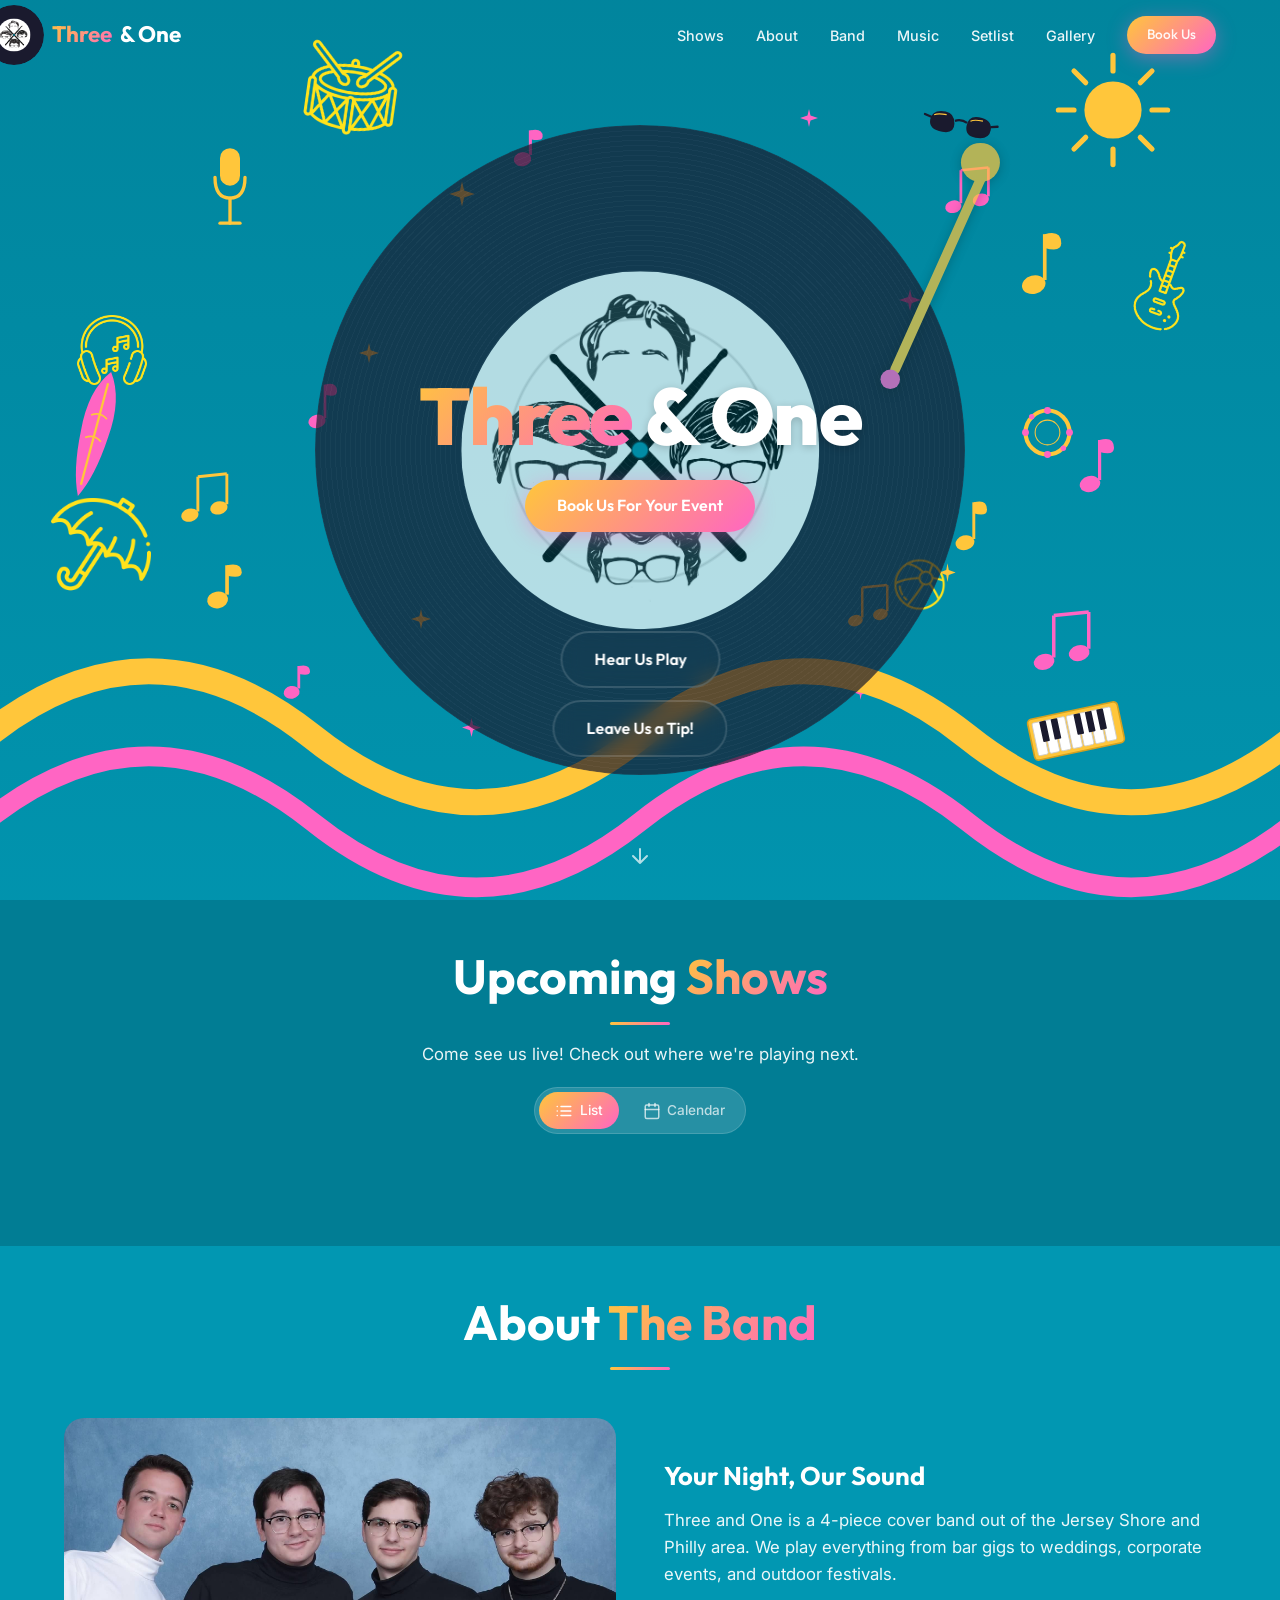
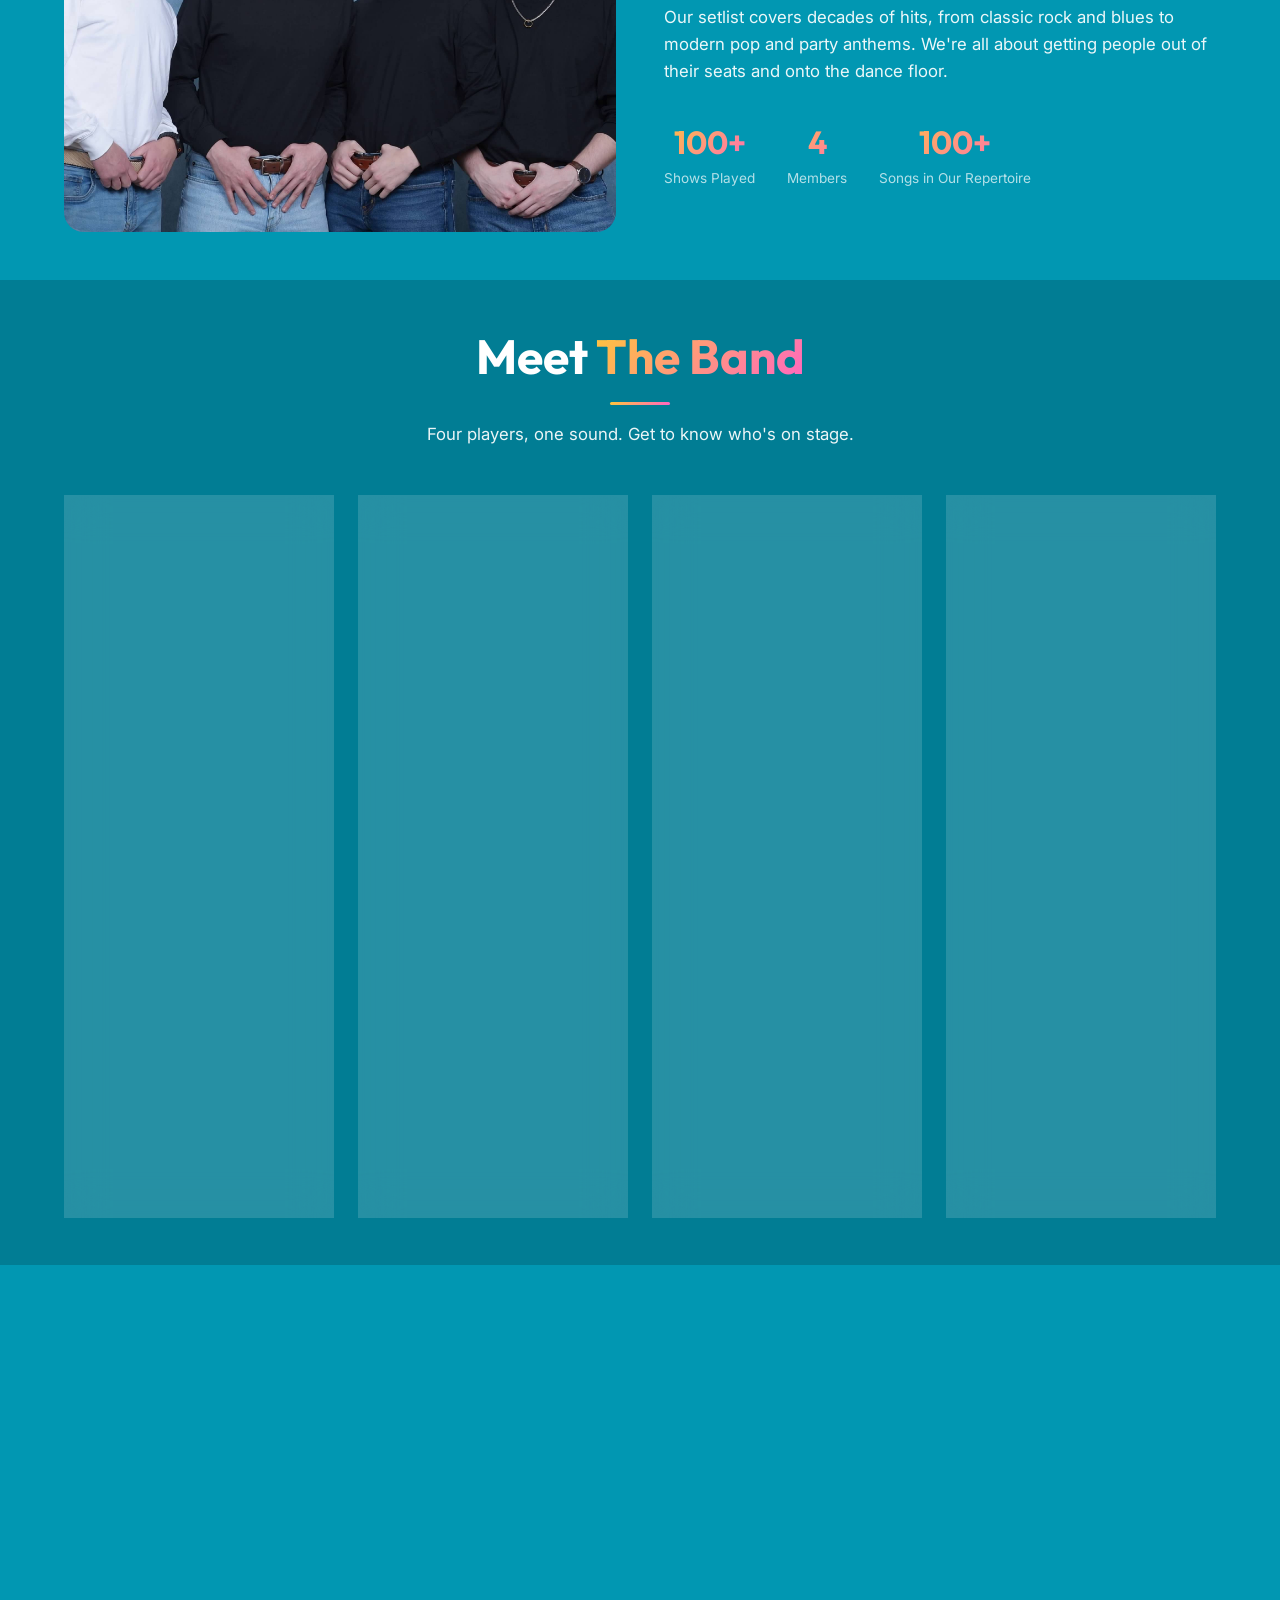
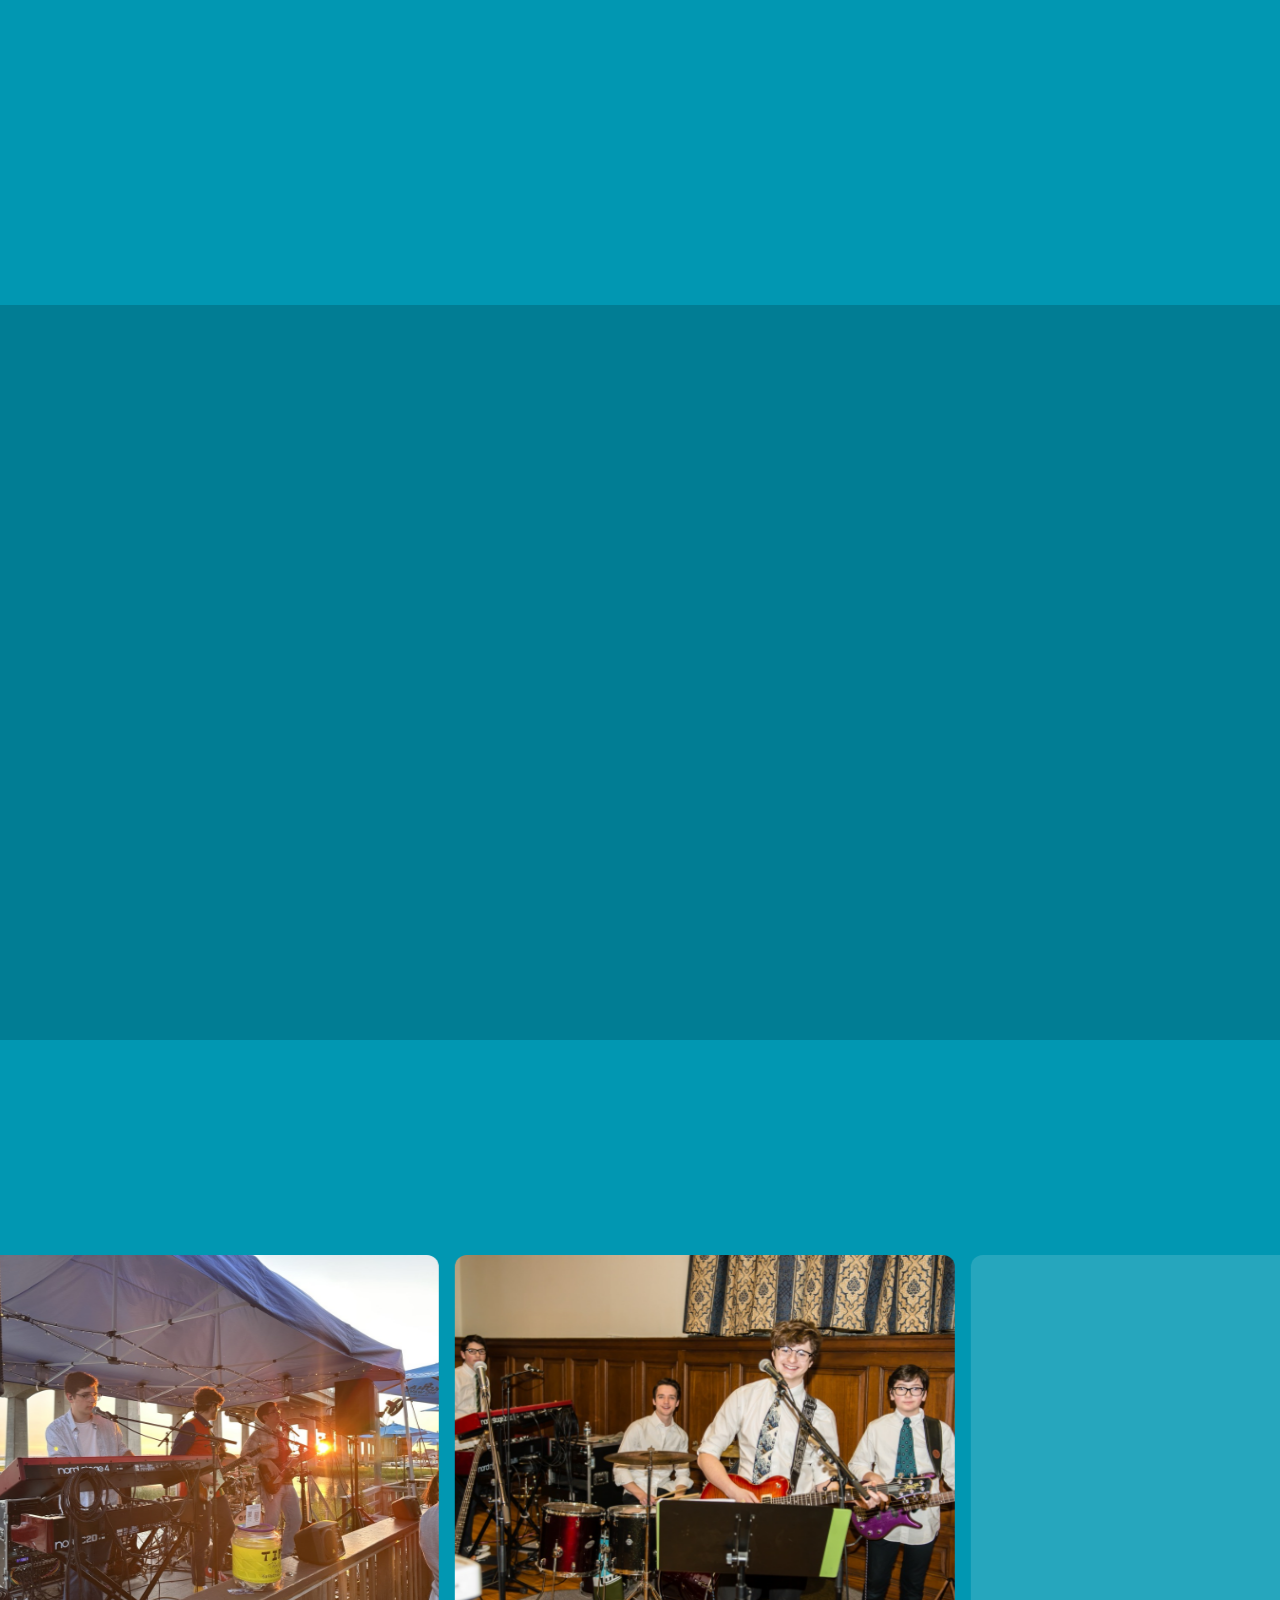
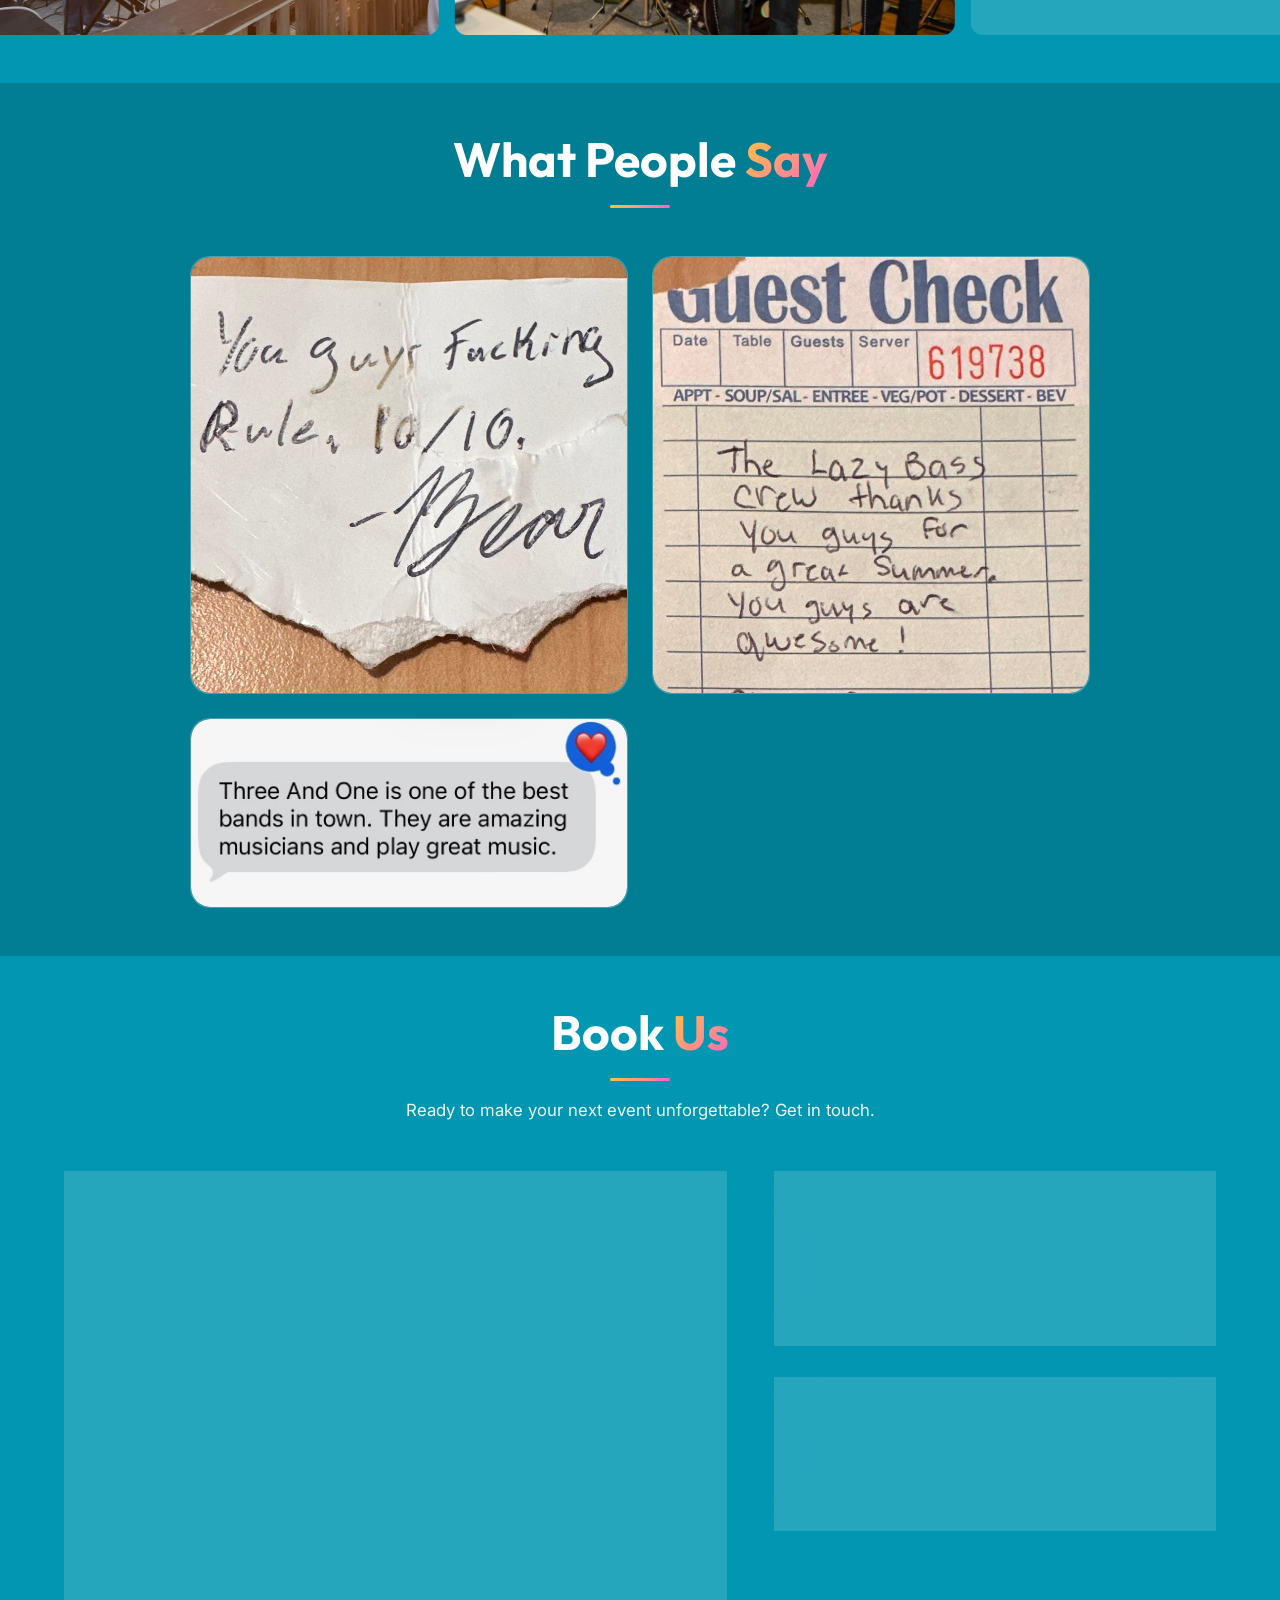
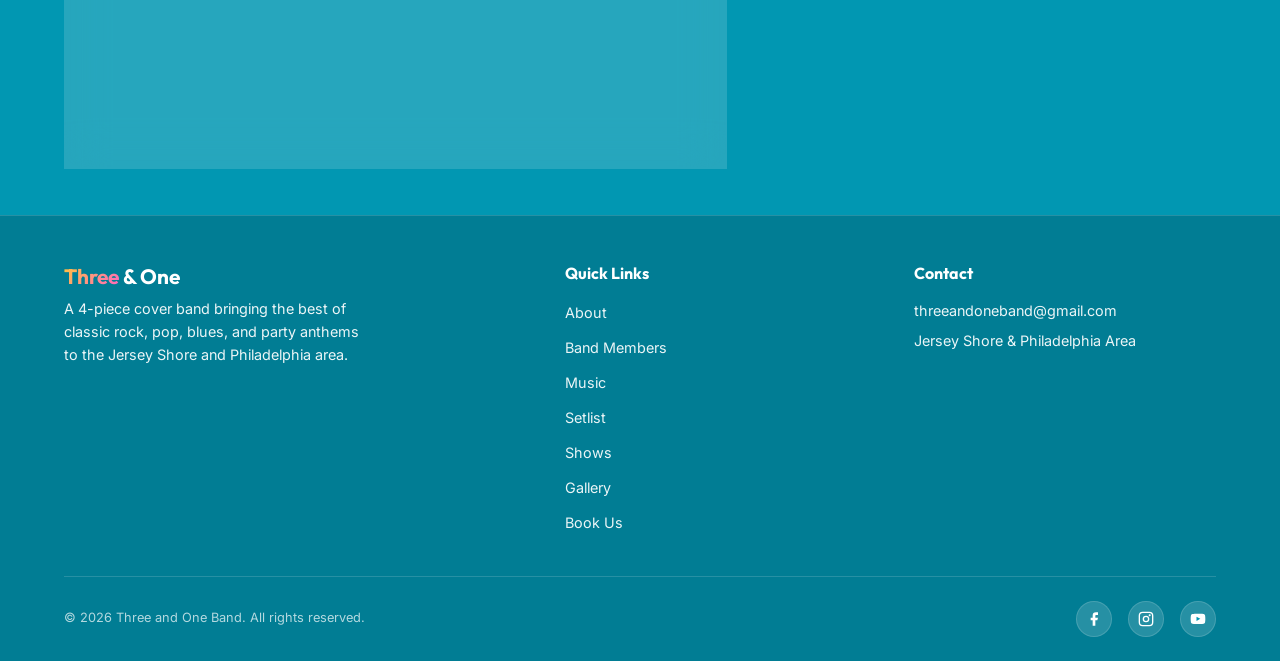
==== commit ac9936ce: "Update calendar" ====
--- a/index.html
+++ b/index.html
@@ -29,11 +29,11 @@
         <span class="accent-text">Three</span> &amp; One
       </a>
       <ul class="nav-links" id="navLinks">
+        <li><a href="#shows">Shows</a></li>
         <li><a href="#about">About</a></li>
         <li><a href="#members">Band</a></li>
         <li><a href="#media">Music</a></li>
         <li><a href="#setlist">Setlist</a></li>
-        <li><a href="#shows">Shows</a></li>
         <li><a href="#gallery">Gallery</a></li>
         <li><a href="#contact" class="btn btn-primary" style="padding: 0.5rem 1.25rem; font-size: 0.85rem;">Book Us</a></li>
       </ul>
@@ -196,183 +196,6 @@
       <svg viewBox="0 0 24 24" fill="none" stroke-width="2" stroke-linecap="round" stroke-linejoin="round">
         <path d="M12 5v14M19 12l-7 7-7-7"/>
       </svg>
-    </div>
-  </section>
-
-  <!-- ==================== ABOUT ==================== -->
-  <section class="about" id="about">
-    <div class="container">
-      <div class="section-header fade-in">
-        <h2>About <span class="accent-text">The Band</span></h2>
-        <div class="accent-line"></div>
-      </div>
-      <div class="about-grid">
-        <div class="about-image fade-in">
-          <img src="images/GroupPhoto/Image-24 (1).JPEG" alt="Three and One band group photo">
-        </div>
-        <div class="about-text fade-in fade-in-delay-1">
-          <h3>Your Night, Our Sound</h3>
-          <p>Three and One is a 4-piece cover band out of the Jersey Shore and Philly area. We play everything from bar gigs to weddings, corporate events, and outdoor festivals.</p>
-          <p>Our setlist covers decades of hits, from classic rock and blues to modern pop and party anthems. We're all about getting people out of their seats and onto the dance floor.</p>
-          <div class="about-stats">
-            <div class="stat">
-              <div class="stat-number">100+</div>
-              <div class="stat-label">Shows Played</div>
-            </div>
-            <div class="stat">
-              <div class="stat-number">4</div>
-              <div class="stat-label">Members</div>
-            </div>
-            <div class="stat">
-              <div class="stat-number">100+</div>
-              <div class="stat-label">Songs in Our Repertoire</div>
-            </div>
-          </div>
-        </div>
-      </div>
-    </div>
-  </section>
-
-  <!-- ==================== BAND MEMBERS ==================== -->
-  <section class="members" id="members">
-    <div class="container">
-      <div class="section-header fade-in">
-        <h2>Meet <span class="accent-text">The Band</span></h2>
-        <div class="accent-line"></div>
-        <p>Four players, one sound. Get to know who's on stage.</p>
-      </div>
-      <div class="members-grid">
-        <!-- Gus -->
-        <div class="member-card fade-in">
-          <div class="member-photo">
-            <img src="images/headshots/Gus_Headshot.JPG" alt="Gus" style="object-position: 40% top;">
-          </div>
-          <div class="member-info">
-            <h3>Gus</h3>
-            <div class="member-role">Lead Vocals / Guitar</div>
-            <p class="member-bio">Gus is a multi-instrumentalist whose job in the band is lead singer and guitarist. He&rsquo;s been playing since he was just 6 years old and writes his own music. When he&rsquo;s not gigging with the band he&rsquo;s teaching people of all ages. As the eldest of the 3 brothers he&rsquo;s always pretending to be more mature than the rest. He isn&rsquo;t.</p>
-          </div>
-        </div>
-        <!-- Finn -->
-        <div class="member-card fade-in fade-in-delay-1">
-          <div class="member-photo">
-            <img src="images/headshots/Finn_Headshot.JPG" alt="Finn" class="member-photo-zoomed" style="object-position: 25% top;">
-          </div>
-          <div class="member-info">
-            <h3>Finn</h3>
-            <div class="member-role">Keys / Bass / Backing Vocals</div>
-            <p class="member-bio">Finn covers keys, bass, and background vocals. He&rsquo;s basically the band&rsquo;s multitool. He&rsquo;s been playing since he was 8, which explains why he looks suspiciously comfortable on stage. When he&rsquo;s not writing tasty licks, he&rsquo;s writing code (just pressing a different kind of keys).</p>
-          </div>
-        </div>
-        <!-- Cosmo -->
-        <div class="member-card fade-in fade-in-delay-2">
-          <div class="member-photo">
-            <img src="images/headshots/Cosmo_Headshot.JPG" alt="Cosmo">
-          </div>
-          <div class="member-info">
-            <h3>Cosmo</h3>
-            <div class="member-role">Bass / Guitar / Backing Vocals</div>
-            <p class="member-bio">Cosmo holds down the low end in the band and is currently studying electrical engineering, so he knows a thing or two about good vibrations. As the youngest of the three brothers, he brings a lot of energy to the group and has earned the title of resident pinball wizard when he&rsquo;s not onstage.</p>
-          </div>
-        </div>
-        <!-- Neil -->
-        <div class="member-card fade-in fade-in-delay-3">
-          <div class="member-photo">
-            <img src="images/headshots/Neil_Headshot.JPG" alt="Neil">
-          </div>
-          <div class="member-info">
-            <h3>Neil</h3>
-            <div class="member-role">Drums</div>
-            <p class="member-bio">Neil is the drummer of the group. He&rsquo;s been playing since he was a kid and has been keeping time &mdash; or some loose interpretation of it &mdash; ever since. When he&rsquo;s not gigging with the band he&rsquo;s taking photos, making ice cream at Springer&rsquo;s, or serving with the NJ Air National Guard.</p>
-          </div>
-        </div>
-      </div>
-    </div>
-  </section>
-
-  <!-- ==================== MUSIC / MEDIA ==================== -->
-  <section class="media" id="media">
-    <div class="container">
-      <div class="section-header fade-in">
-        <h2>Hear <span class="accent-text">Us Play</span></h2>
-        <div class="accent-line"></div>
-        <p>Check out our live performances and studio tracks.</p>
-      </div>
-      <div class="media-grid">
-        <div class="media-card fade-in">
-          <h3>2026 Showcase</h3>
-          <div class="embed-wrapper">
-            <iframe src="https://www.youtube.com/embed/o-eYC7b1l8I" title="Three and One 2026 Showcase" frameborder="0" allow="accelerometer; autoplay; clipboard-write; encrypted-media; gyroscope; picture-in-picture" allowfullscreen style="position:absolute;top:0;left:0;width:100%;height:100%;"></iframe>
-          </div>
-        </div>
-        <div class="media-card fade-in fade-in-delay-1">
-          <h3>2024 Showcase</h3>
-          <div class="embed-wrapper">
-            <iframe src="https://www.youtube.com/embed/NZrFxZ2w37o" title="Three and One 2024 Showcase" frameborder="0" allow="accelerometer; autoplay; clipboard-write; encrypted-media; gyroscope; picture-in-picture" allowfullscreen style="position:absolute;top:0;left:0;width:100%;height:100%;"></iframe>
-          </div>
-        </div>
-      </div>
-    </div>
-  </section>
-
-  <!-- ==================== SETLIST ==================== -->
-  <section class="setlist" id="setlist">
-    <div class="container">
-      <div class="section-header fade-in">
-        <h2>Our <span class="accent-text">Setlist</span></h2>
-        <div class="accent-line"></div>
-        <p>A taste of what we play, and we're always adding more.</p>
-      </div>
-      <div class="setlist-grid">
-        <div class="setlist-category fade-in">
-          <h3>Classic Rock</h3>
-          <ul>
-            <li>Sweet Home Alabama <span class="song-artist">Lynyrd Skynyrd</span></li>
-            <li>American Girl <span class="song-artist">Tom Petty</span></li>
-            <li>Rosalita (Come Out Tonight) <span class="song-artist">Bruce Springsteen</span></li>
-            <li>Black Dog <span class="song-artist">Led Zeppelin</span></li>
-            <li>Jump <span class="song-artist">Van Halen</span></li>
-            <li>Johnny B. Goode <span class="song-artist">Chuck Berry</span></li>
-            <li>Whipping Post <span class="song-artist">Allman Brothers Band</span></li>
-          </ul>
-        </div>
-        <div class="setlist-category fade-in fade-in-delay-1">
-          <h3>Pop &amp; Feel-Good Hits</h3>
-          <ul>
-            <li>Treasure <span class="song-artist">Bruno Mars</span></li>
-            <li>Take On Me <span class="song-artist">A-Ha</span></li>
-            <li>Accidentally in Love <span class="song-artist">Counting Crows</span></li>
-            <li>Escape (Pina Colada) <span class="song-artist">Rupert Holmes</span></li>
-            <li>Drops of Jupiter <span class="song-artist">Train</span></li>
-            <li>I'm a Believer <span class="song-artist">Smash Mouth</span></li>
-            <li>Dancing in the Moonlight <span class="song-artist">King Harvest</span></li>
-          </ul>
-        </div>
-        <div class="setlist-category fade-in fade-in-delay-2">
-          <h3>Prog &amp; Grooves</h3>
-          <ul>
-            <li>Tom Sawyer <span class="song-artist">Rush</span></li>
-            <li>Limelight <span class="song-artist">Rush</span></li>
-            <li>Roundabout <span class="song-artist">Yes</span></li>
-            <li>Sledgehammer <span class="song-artist">Peter Gabriel</span></li>
-            <li>Virtual Insanity <span class="song-artist">Jamiroquai</span></li>
-            <li>Fly Like an Eagle <span class="song-artist">Steve Miller Band</span></li>
-            <li>Just the Two of Us <span class="song-artist">Grover Washington Jr</span></li>
-          </ul>
-        </div>
-        <div class="setlist-category fade-in fade-in-delay-3">
-          <h3>Modern &amp; Alternative</h3>
-          <ul>
-            <li>Dark Necessities <span class="song-artist">Red Hot Chili Peppers</span></li>
-            <li>Take Me Out <span class="song-artist">Franz Ferdinand</span></li>
-            <li>Sex on Fire <span class="song-artist">Kings of Leon</span></li>
-            <li>Just Like Heaven <span class="song-artist">The Cure</span></li>
-            <li>One Big Holiday <span class="song-artist">My Morning Jacket</span></li>
-            <li>Everybody Wants to Rule the World <span class="song-artist">Tears for Fears</span></li>
-            <li>Don't Stop Me Now <span class="song-artist">Queen</span></li>
-          </ul>
-        </div>
-      </div>
     </div>
   </section>
 
@@ -537,6 +360,183 @@
         </div>
         <div class="calendar-days" id="calDays"></div>
         <div class="calendar-details" id="calDetails"></div>
+      </div>
+    </div>
+  </section>
+
+  <!-- ==================== ABOUT ==================== -->
+  <section class="about" id="about">
+    <div class="container">
+      <div class="section-header fade-in">
+        <h2>About <span class="accent-text">The Band</span></h2>
+        <div class="accent-line"></div>
+      </div>
+      <div class="about-grid">
+        <div class="about-image fade-in">
+          <img src="images/GroupPhoto/Image-24 (1).JPEG" alt="Three and One band group photo">
+        </div>
+        <div class="about-text fade-in fade-in-delay-1">
+          <h3>Your Night, Our Sound</h3>
+          <p>Three and One is a 4-piece cover band out of the Jersey Shore and Philly area. We play everything from bar gigs to weddings, corporate events, and outdoor festivals.</p>
+          <p>Our setlist covers decades of hits, from classic rock and blues to modern pop and party anthems. We're all about getting people out of their seats and onto the dance floor.</p>
+          <div class="about-stats">
+            <div class="stat">
+              <div class="stat-number">100+</div>
+              <div class="stat-label">Shows Played</div>
+            </div>
+            <div class="stat">
+              <div class="stat-number">4</div>
+              <div class="stat-label">Members</div>
+            </div>
+            <div class="stat">
+              <div class="stat-number">100+</div>
+              <div class="stat-label">Songs in Our Repertoire</div>
+            </div>
+          </div>
+        </div>
+      </div>
+    </div>
+  </section>
+
+  <!-- ==================== BAND MEMBERS ==================== -->
+  <section class="members" id="members">
+    <div class="container">
+      <div class="section-header fade-in">
+        <h2>Meet <span class="accent-text">The Band</span></h2>
+        <div class="accent-line"></div>
+        <p>Four players, one sound. Get to know who's on stage.</p>
+      </div>
+      <div class="members-grid">
+        <!-- Gus -->
+        <div class="member-card fade-in">
+          <div class="member-photo">
+            <img src="images/headshots/Gus_Headshot.JPG" alt="Gus" style="object-position: 40% top;">
+          </div>
+          <div class="member-info">
+            <h3>Gus</h3>
+            <div class="member-role">Lead Vocals / Guitar</div>
+            <p class="member-bio">Gus is a multi-instrumentalist whose job in the band is lead singer and guitarist. He&rsquo;s been playing since he was just 6 years old and writes his own music. When he&rsquo;s not gigging with the band he&rsquo;s teaching people of all ages. As the eldest of the 3 brothers he&rsquo;s always pretending to be more mature than the rest. He isn&rsquo;t.</p>
+          </div>
+        </div>
+        <!-- Finn -->
+        <div class="member-card fade-in fade-in-delay-1">
+          <div class="member-photo">
+            <img src="images/headshots/Finn_Headshot.JPG" alt="Finn" class="member-photo-zoomed" style="object-position: 25% top;">
+          </div>
+          <div class="member-info">
+            <h3>Finn</h3>
+            <div class="member-role">Keys / Bass / Backing Vocals</div>
+            <p class="member-bio">Finn covers keys, bass, and background vocals. He&rsquo;s basically the band&rsquo;s multitool. He&rsquo;s been playing since he was 8, which explains why he looks suspiciously comfortable on stage. When he&rsquo;s not writing tasty licks, he&rsquo;s writing code (just pressing a different kind of keys).</p>
+          </div>
+        </div>
+        <!-- Cosmo -->
+        <div class="member-card fade-in fade-in-delay-2">
+          <div class="member-photo">
+            <img src="images/headshots/Cosmo_Headshot.JPG" alt="Cosmo">
+          </div>
+          <div class="member-info">
+            <h3>Cosmo</h3>
+            <div class="member-role">Bass / Guitar / Backing Vocals</div>
+            <p class="member-bio">Cosmo holds down the low end in the band and is currently studying electrical engineering, so he knows a thing or two about good vibrations. As the youngest of the three brothers, he brings a lot of energy to the group and has earned the title of resident pinball wizard when he&rsquo;s not onstage.</p>
+          </div>
+        </div>
+        <!-- Neil -->
+        <div class="member-card fade-in fade-in-delay-3">
+          <div class="member-photo">
+            <img src="images/headshots/Neil_Headshot.JPG" alt="Neil">
+          </div>
+          <div class="member-info">
+            <h3>Neil</h3>
+            <div class="member-role">Drums</div>
+            <p class="member-bio">Neil is the drummer of the group. He&rsquo;s been playing since he was a kid and has been keeping time &mdash; or some loose interpretation of it &mdash; ever since. When he&rsquo;s not gigging with the band he&rsquo;s taking photos, making ice cream at Springer&rsquo;s, or serving with the NJ Air National Guard.</p>
+          </div>
+        </div>
+      </div>
+    </div>
+  </section>
+
+  <!-- ==================== MUSIC / MEDIA ==================== -->
+  <section class="media" id="media">
+    <div class="container">
+      <div class="section-header fade-in">
+        <h2>Hear <span class="accent-text">Us Play</span></h2>
+        <div class="accent-line"></div>
+        <p>Check out our live performances and studio tracks.</p>
+      </div>
+      <div class="media-grid">
+        <div class="media-card fade-in">
+          <h3>2026 Showcase</h3>
+          <div class="embed-wrapper">
+            <iframe src="https://www.youtube.com/embed/o-eYC7b1l8I" title="Three and One 2026 Showcase" frameborder="0" allow="accelerometer; autoplay; clipboard-write; encrypted-media; gyroscope; picture-in-picture" allowfullscreen style="position:absolute;top:0;left:0;width:100%;height:100%;"></iframe>
+          </div>
+        </div>
+        <div class="media-card fade-in fade-in-delay-1">
+          <h3>2024 Showcase</h3>
+          <div class="embed-wrapper">
+            <iframe src="https://www.youtube.com/embed/NZrFxZ2w37o" title="Three and One 2024 Showcase" frameborder="0" allow="accelerometer; autoplay; clipboard-write; encrypted-media; gyroscope; picture-in-picture" allowfullscreen style="position:absolute;top:0;left:0;width:100%;height:100%;"></iframe>
+          </div>
+        </div>
+      </div>
+    </div>
+  </section>
+
+  <!-- ==================== SETLIST ==================== -->
+  <section class="setlist" id="setlist">
+    <div class="container">
+      <div class="section-header fade-in">
+        <h2>Our <span class="accent-text">Setlist</span></h2>
+        <div class="accent-line"></div>
+        <p>A taste of what we play, and we're always adding more.</p>
+      </div>
+      <div class="setlist-grid">
+        <div class="setlist-category fade-in">
+          <h3>Classic Rock</h3>
+          <ul>
+            <li>Sweet Home Alabama <span class="song-artist">Lynyrd Skynyrd</span></li>
+            <li>American Girl <span class="song-artist">Tom Petty</span></li>
+            <li>Rosalita (Come Out Tonight) <span class="song-artist">Bruce Springsteen</span></li>
+            <li>Black Dog <span class="song-artist">Led Zeppelin</span></li>
+            <li>Jump <span class="song-artist">Van Halen</span></li>
+            <li>Johnny B. Goode <span class="song-artist">Chuck Berry</span></li>
+            <li>Whipping Post <span class="song-artist">Allman Brothers Band</span></li>
+          </ul>
+        </div>
+        <div class="setlist-category fade-in fade-in-delay-1">
+          <h3>Pop &amp; Feel-Good Hits</h3>
+          <ul>
+            <li>Treasure <span class="song-artist">Bruno Mars</span></li>
+            <li>Take On Me <span class="song-artist">A-Ha</span></li>
+            <li>Accidentally in Love <span class="song-artist">Counting Crows</span></li>
+            <li>Escape (Pina Colada) <span class="song-artist">Rupert Holmes</span></li>
+            <li>Drops of Jupiter <span class="song-artist">Train</span></li>
+            <li>I'm a Believer <span class="song-artist">Smash Mouth</span></li>
+            <li>Dancing in the Moonlight <span class="song-artist">King Harvest</span></li>
+          </ul>
+        </div>
+        <div class="setlist-category fade-in fade-in-delay-2">
+          <h3>Prog &amp; Grooves</h3>
+          <ul>
+            <li>Tom Sawyer <span class="song-artist">Rush</span></li>
+            <li>Limelight <span class="song-artist">Rush</span></li>
+            <li>Roundabout <span class="song-artist">Yes</span></li>
+            <li>Sledgehammer <span class="song-artist">Peter Gabriel</span></li>
+            <li>Virtual Insanity <span class="song-artist">Jamiroquai</span></li>
+            <li>Fly Like an Eagle <span class="song-artist">Steve Miller Band</span></li>
+            <li>Just the Two of Us <span class="song-artist">Grover Washington Jr</span></li>
+          </ul>
+        </div>
+        <div class="setlist-category fade-in fade-in-delay-3">
+          <h3>Modern &amp; Alternative</h3>
+          <ul>
+            <li>Dark Necessities <span class="song-artist">Red Hot Chili Peppers</span></li>
+            <li>Take Me Out <span class="song-artist">Franz Ferdinand</span></li>
+            <li>Sex on Fire <span class="song-artist">Kings of Leon</span></li>
+            <li>Just Like Heaven <span class="song-artist">The Cure</span></li>
+            <li>One Big Holiday <span class="song-artist">My Morning Jacket</span></li>
+            <li>Everybody Wants to Rule the World <span class="song-artist">Tears for Fears</span></li>
+            <li>Don't Stop Me Now <span class="song-artist">Queen</span></li>
+          </ul>
+        </div>
       </div>
     </div>
   </section>
--- a/css/styles.css
+++ b/css/styles.css
@@ -730,7 +730,7 @@
    ABOUT
    ============================================ */
 .about {
-  background: var(--bg-secondary);
+  background: var(--bg-primary);
 }
 
 .about-grid {
@@ -802,6 +802,10 @@
 /* ============================================
    BAND MEMBERS
    ============================================ */
+.members {
+  background: var(--bg-secondary);
+}
+
 .members-grid {
   display: grid;
   grid-template-columns: repeat(auto-fit, minmax(250px, 1fr));
@@ -886,7 +890,7 @@
    MUSIC / MEDIA
    ============================================ */
 .media {
-  background: var(--bg-secondary);
+  background: var(--bg-primary);
 }
 
 .media-grid {
@@ -987,6 +991,10 @@
 /* ============================================
    SETLIST
    ============================================ */
+.setlist {
+  background: var(--bg-secondary);
+}
+
 .setlist-grid {
   display: grid;
   grid-template-columns: repeat(auto-fit, minmax(260px, 1fr));
@@ -1252,12 +1260,21 @@
 .calendar-cell {
   aspect-ratio: 1;
   display: flex;
-  align-items: center;
-  justify-content: center;
+  flex-direction: column;
+  align-items: stretch;
+  justify-content: flex-start;
+  padding: 0.35rem;
   border-radius: var(--radius);
   font-size: 0.9rem;
   color: var(--text-muted);
   position: relative;
+  overflow: hidden;
+}
+
+.calendar-cell-day {
+  text-align: right;
+  font-size: 0.85rem;
+  line-height: 1;
 }
 
 .calendar-cell.current-month {
@@ -1278,14 +1295,53 @@
   transform: scale(1.05);
 }
 
-.calendar-cell.has-show::after {
-  content: '';
-  position: absolute;
-  bottom: 4px;
-  width: 6px;
-  height: 6px;
-  border-radius: 50%;
+.calendar-cell-meta {
+  margin-top: auto;
+  margin-bottom: auto;
+  text-align: center;
+  line-height: 1.2;
+}
+
+.calendar-cell-venue {
+  font-size: clamp(0.75rem, 1.1vw, 0.95rem);
+  font-weight: 700;
   background: var(--accent-gradient);
+  -webkit-background-clip: text;
+  -webkit-text-fill-color: transparent;
+  background-clip: text;
+  white-space: nowrap;
+  overflow: hidden;
+  text-overflow: ellipsis;
+}
+
+.calendar-cell-time {
+  font-size: clamp(0.7rem, 1vw, 0.85rem);
+  font-weight: 500;
+  color: var(--text-secondary);
+  white-space: nowrap;
+  overflow: hidden;
+  text-overflow: ellipsis;
+}
+
+@media (max-width: 600px) {
+  .calendar-cell {
+    padding: 0.2rem;
+  }
+  .calendar-cell-venue,
+  .calendar-cell-time {
+    display: none;
+  }
+  .calendar-cell.has-show::after {
+    content: '';
+    position: absolute;
+    bottom: 4px;
+    left: 50%;
+    transform: translateX(-50%);
+    width: 6px;
+    height: 6px;
+    border-radius: 50%;
+    background: var(--accent-gradient);
+  }
 }
 
 .calendar-cell.today {
@@ -1879,6 +1935,13 @@
     font-size: clamp(2rem, 8vw, 3.5rem);
   }
 
+  .hero-cta .btn {
+    width: min(260px, 80vw);
+    padding: 0.75rem 1rem;
+    white-space: nowrap;
+    justify-content: center;
+  }
+
   .lightbox-nav {
     width: 40px;
     height: 40px;
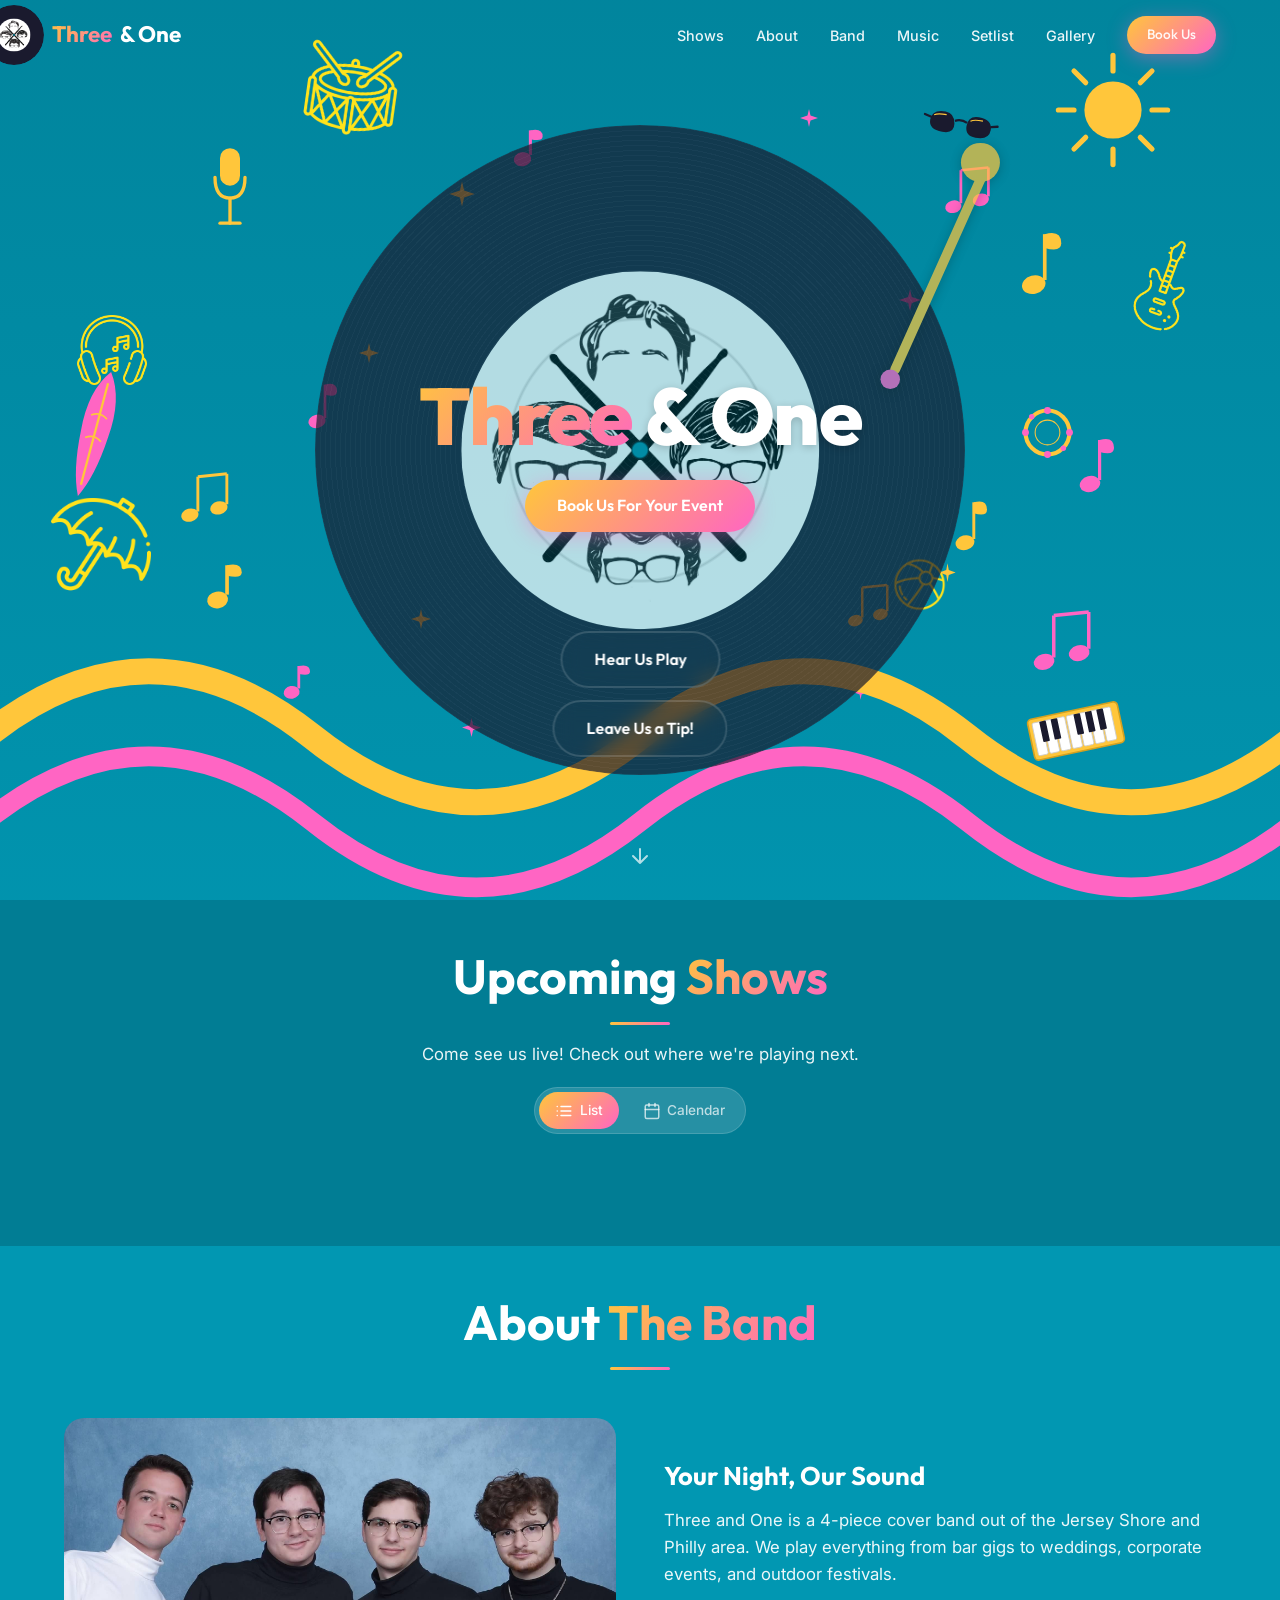
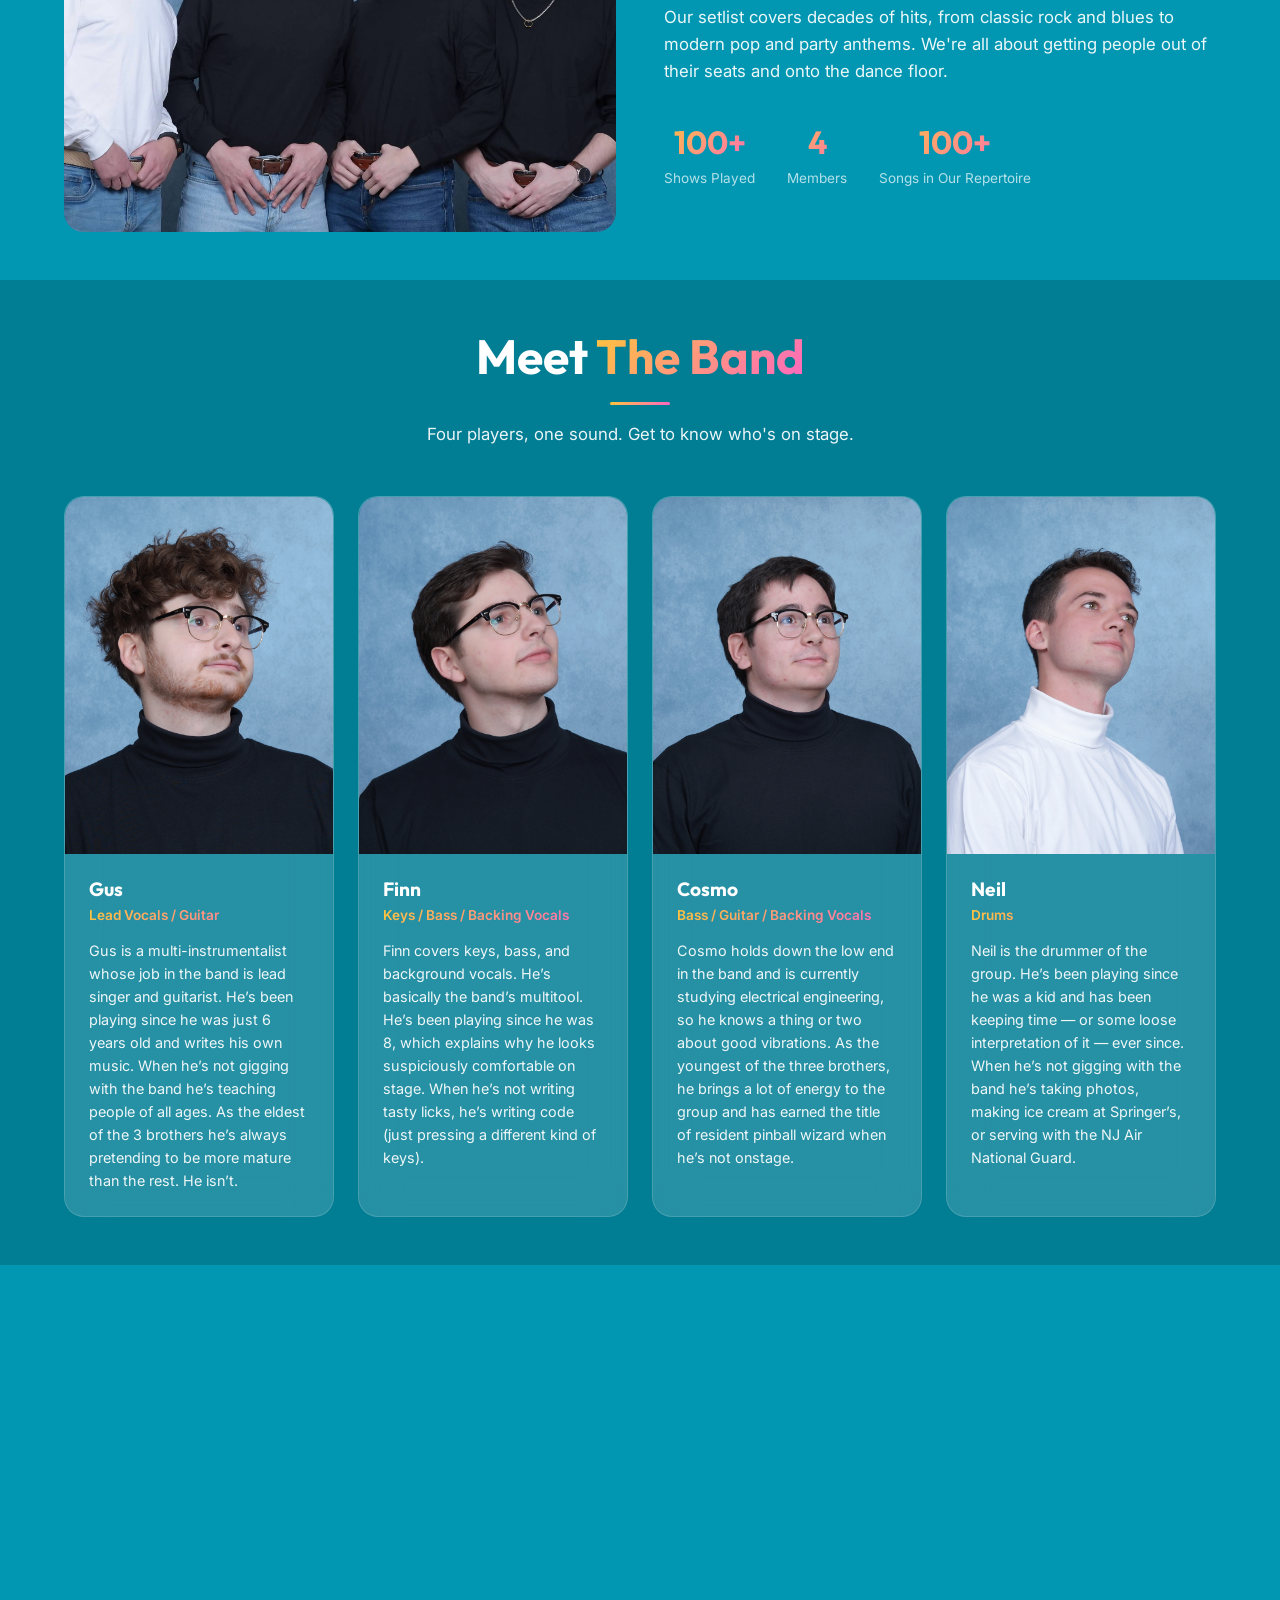
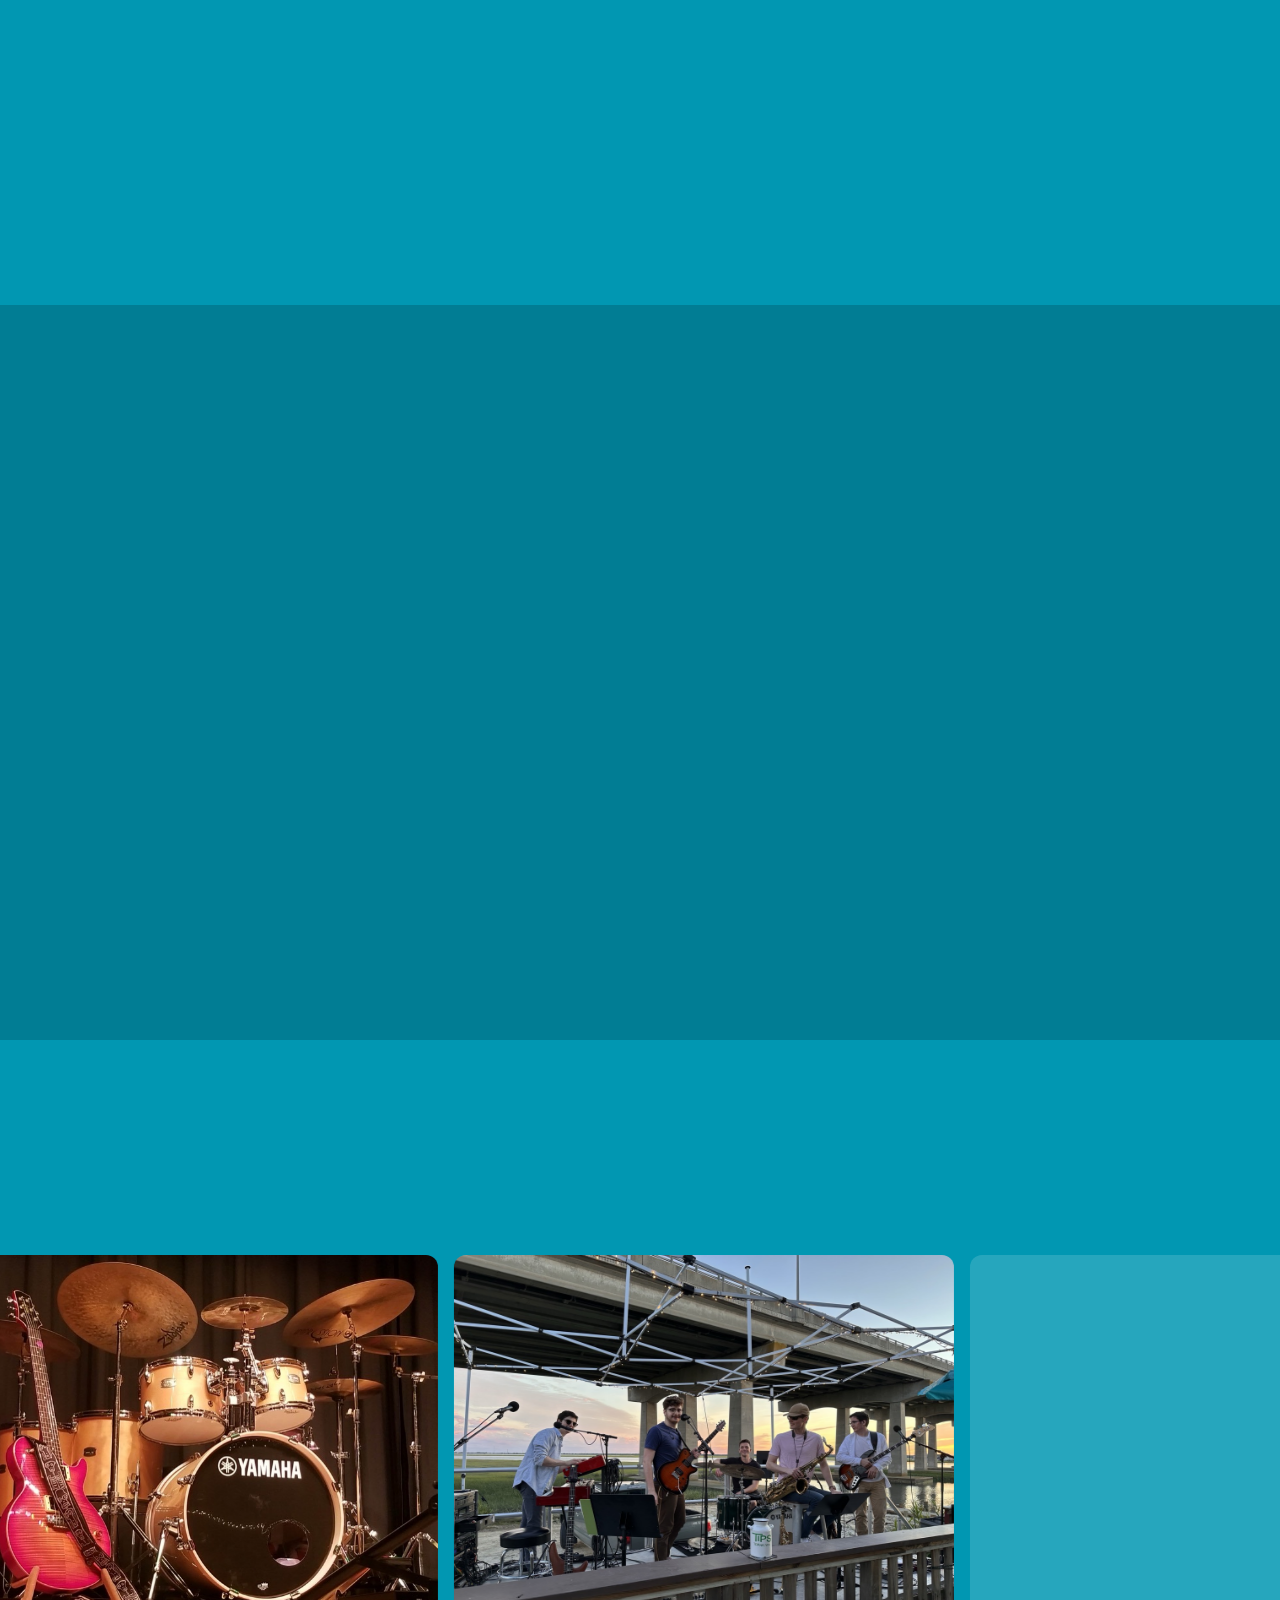
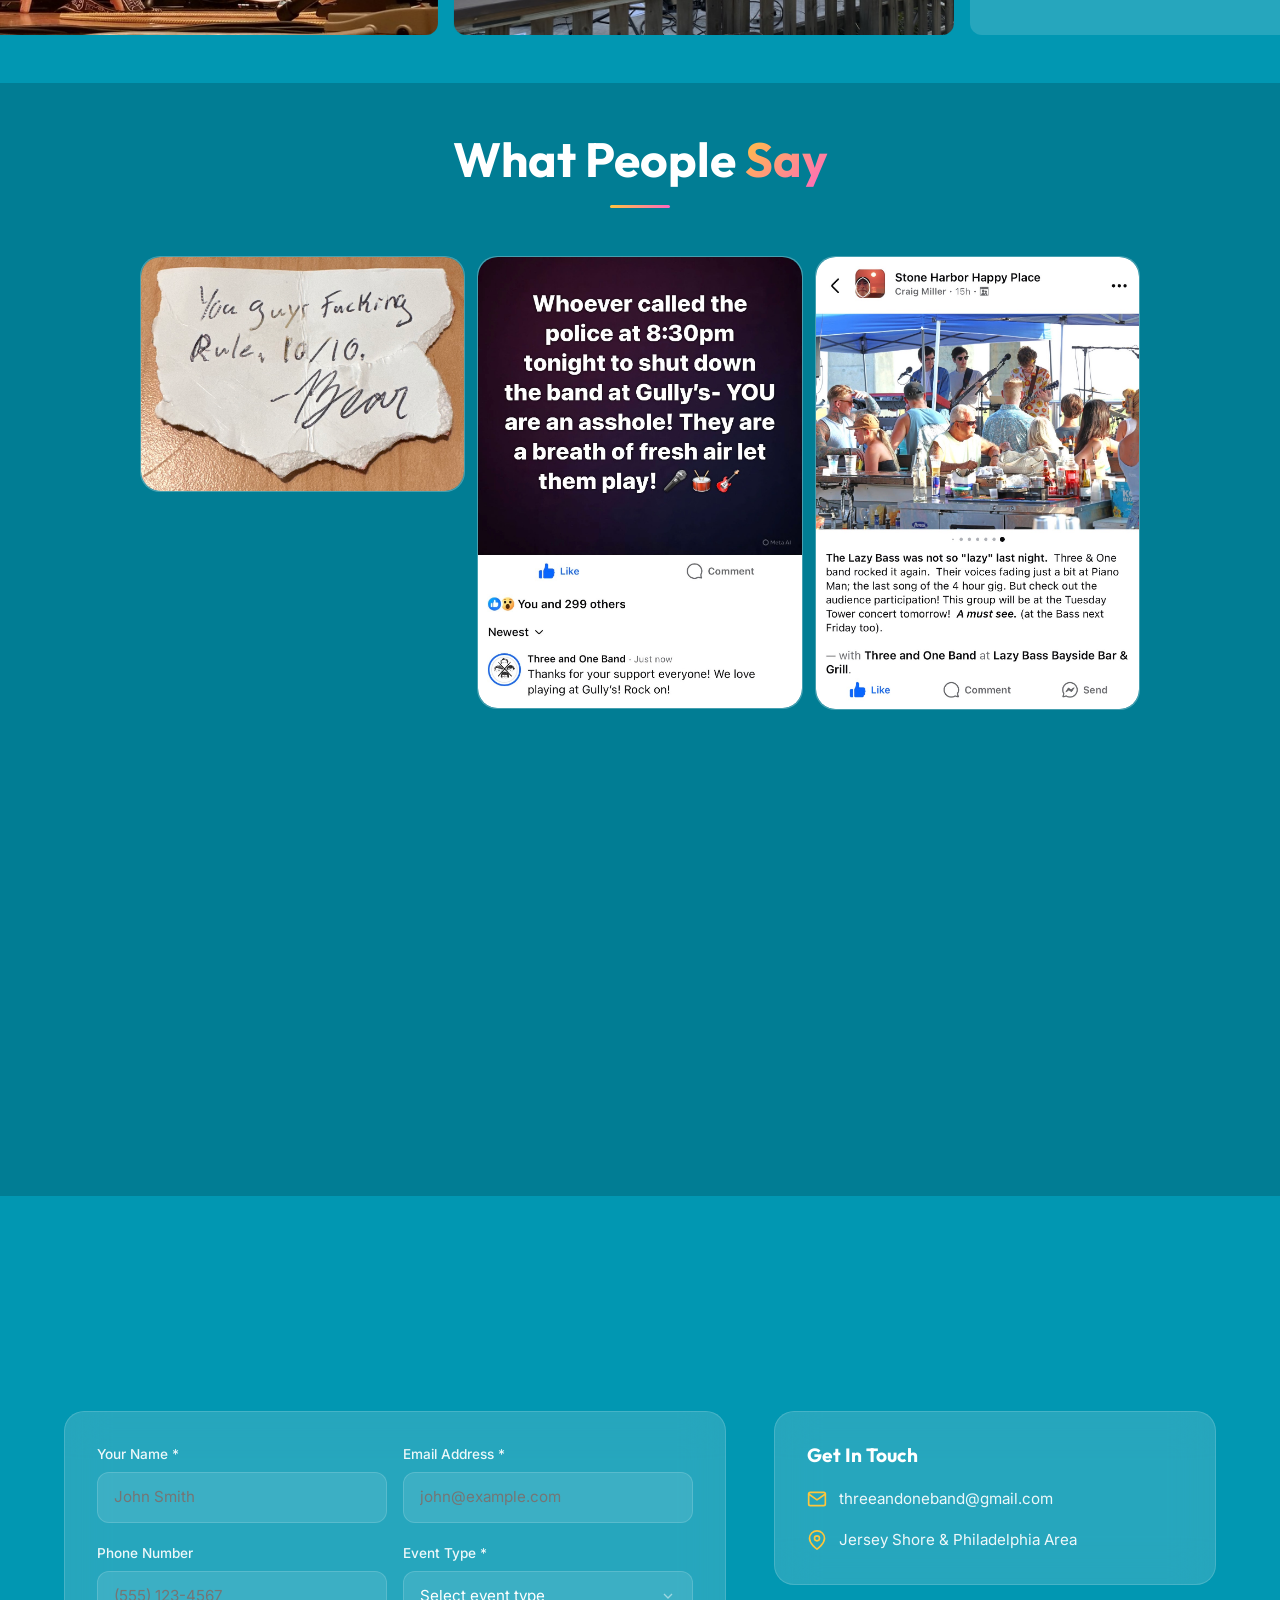
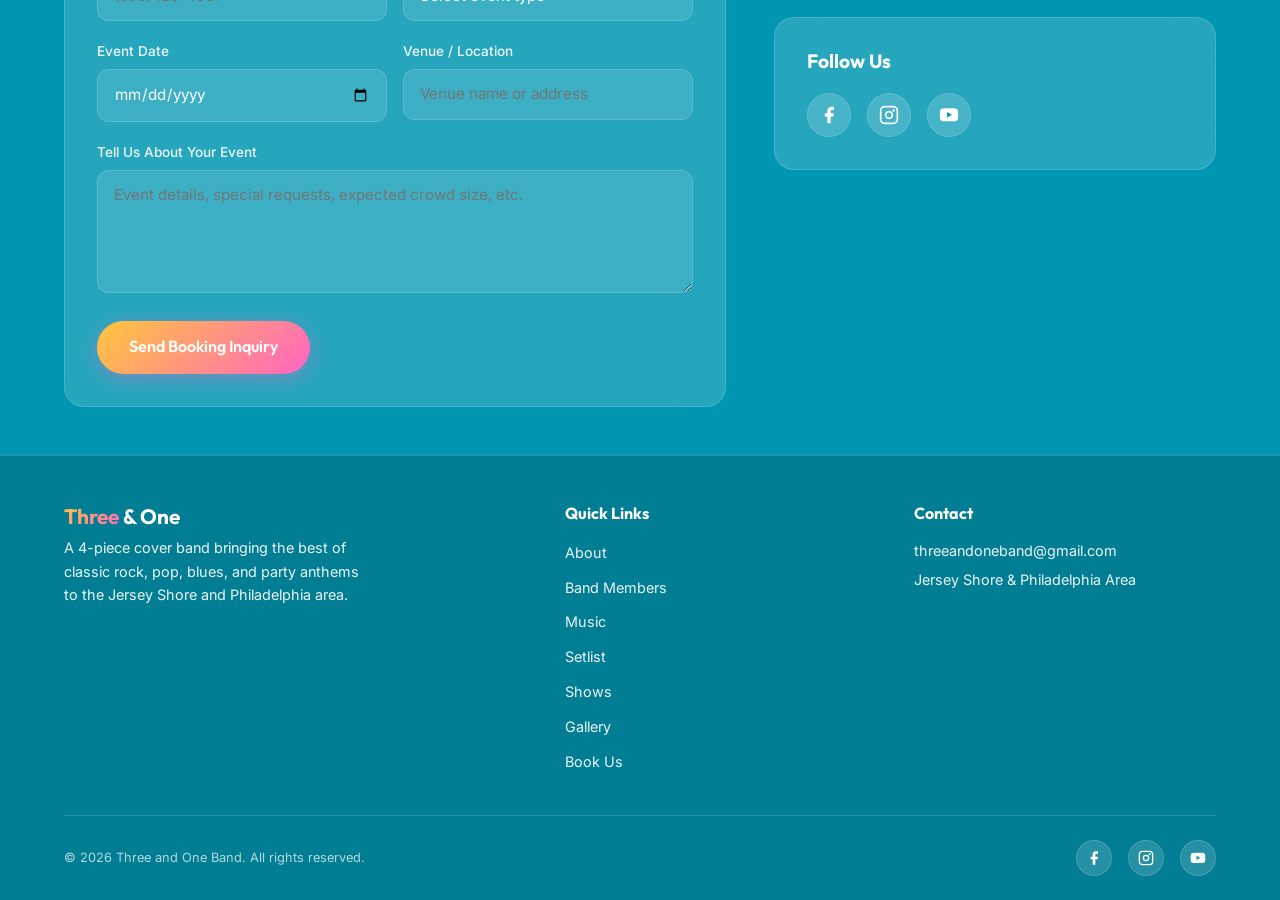
==== commit f2458f6e: "Fixed time, more testimonials" ====
--- a/index.html
+++ b/index.html
@@ -226,7 +226,7 @@
         <div class="show-card fade-in" data-date="2026-05-22">
           <div class="show-date"><div class="show-month">May</div><div class="show-day">22</div></div>
           <div class="show-divider"></div>
-          <div class="show-details"><h3>Gully's — Avalon, NJ</h3><div class="show-time">4:00 PM — 8:00 PM</div></div>
+          <div class="show-details"><h3>Gully's — Avalon, NJ</h3><div class="show-time">6:00 PM — 10:00 PM</div></div>
         </div>
         <div class="show-card fade-in" data-date="2026-05-24">
           <div class="show-date"><div class="show-month">May</div><div class="show-day">24</div></div>
@@ -251,7 +251,7 @@
         <div class="show-card fade-in" data-date="2026-06-19">
           <div class="show-date"><div class="show-month">Jun</div><div class="show-day">19</div></div>
           <div class="show-divider"></div>
-          <div class="show-details"><h3>Gully's — Avalon, NJ</h3><div class="show-time">4:00 PM — 8:00 PM</div></div>
+          <div class="show-details"><h3>Gully's — Avalon, NJ</h3><div class="show-time">6:00 PM — 10:00 PM</div></div>
         </div>
         <div class="show-card fade-in" data-date="2026-06-21">
           <div class="show-date"><div class="show-month">Jun</div><div class="show-day">21</div></div>
@@ -271,7 +271,7 @@
         <div class="show-card fade-in" data-date="2026-07-10">
           <div class="show-date"><div class="show-month">Jul</div><div class="show-day">10</div></div>
           <div class="show-divider"></div>
-          <div class="show-details"><h3>Gully's — Avalon, NJ</h3><div class="show-time">4:00 PM — 8:00 PM</div></div>
+          <div class="show-details"><h3>Gully's — Avalon, NJ</h3><div class="show-time">6:00 PM — 10:00 PM</div></div>
         </div>
         <div class="show-card fade-in" data-date="2026-07-11">
           <div class="show-date"><div class="show-month">Jul</div><div class="show-day">11</div></div>
@@ -281,7 +281,7 @@
         <div class="show-card fade-in" data-date="2026-07-17">
           <div class="show-date"><div class="show-month">Jul</div><div class="show-day">17</div></div>
           <div class="show-divider"></div>
-          <div class="show-details"><h3>Gully's — Avalon, NJ</h3><div class="show-time">4:00 PM — 8:00 PM</div></div>
+          <div class="show-details"><h3>Gully's — Avalon, NJ</h3><div class="show-time">6:00 PM — 10:00 PM</div></div>
         </div>
         <div class="show-card fade-in" data-date="2026-07-18">
           <div class="show-date"><div class="show-month">Jul</div><div class="show-day">18</div></div>
@@ -306,7 +306,7 @@
         <div class="show-card fade-in" data-date="2026-07-31">
           <div class="show-date"><div class="show-month">Jul</div><div class="show-day">31</div></div>
           <div class="show-divider"></div>
-          <div class="show-details"><h3>Gully's — Avalon, NJ</h3><div class="show-time">4:00 PM — 8:00 PM</div></div>
+          <div class="show-details"><h3>Gully's — Avalon, NJ</h3><div class="show-time">6:00 PM — 10:00 PM</div></div>
         </div>
         <div class="show-card fade-in" data-date="2026-08-01">
           <div class="show-date"><div class="show-month">Aug</div><div class="show-day">1</div></div>
@@ -321,7 +321,7 @@
         <div class="show-card fade-in" data-date="2026-08-07">
           <div class="show-date"><div class="show-month">Aug</div><div class="show-day">7</div></div>
           <div class="show-divider"></div>
-          <div class="show-details"><h3>Gully's — Avalon, NJ</h3><div class="show-time">4:00 PM — 8:00 PM</div></div>
+          <div class="show-details"><h3>Gully's — Avalon, NJ</h3><div class="show-time">6:00 PM — 10:00 PM</div></div>
         </div>
         <div class="show-card fade-in" data-date="2026-08-08">
           <div class="show-date"><div class="show-month">Aug</div><div class="show-day">8</div></div>
@@ -331,7 +331,7 @@
         <div class="show-card fade-in" data-date="2026-08-14">
           <div class="show-date"><div class="show-month">Aug</div><div class="show-day">14</div></div>
           <div class="show-divider"></div>
-          <div class="show-details"><h3>Gully's — Avalon, NJ</h3><div class="show-time">4:00 PM — 8:00 PM</div></div>
+          <div class="show-details"><h3>Gully's — Avalon, NJ</h3><div class="show-time">6:00 PM — 10:00 PM</div></div>
         </div>
         <div class="show-card fade-in" data-date="2026-08-16">
           <div class="show-date"><div class="show-month">Aug</div><div class="show-day">16</div></div>
@@ -591,8 +591,17 @@
         <div class="testimonial-card testimonial-image-card fade-in fade-in-delay-1">
           <img src="images/Testimonials/IMG_6919.jpeg" alt="Testimonial note about Three and One" class="testimonial-img">
         </div>
-        <div class="testimonial-card testimonial-image-card testimonial-image-card-natural fade-in fade-in-delay-2">
+        <div class="testimonial-card testimonial-image-card fade-in fade-in-delay-2">
           <img src="images/Testimonials/TextCropped.png" alt="Text message testimonial about Three and One" class="testimonial-img">
+        </div>
+        <div class="testimonial-card testimonial-image-card fade-in fade-in-delay-1">
+          <img src="images/Testimonials/IMG_7670.jpg" alt="Facebook post praising Three and One after their set at Gully's" class="testimonial-img">
+        </div>
+        <div class="testimonial-card testimonial-image-card fade-in fade-in-delay-2">
+          <img src="images/Testimonials/IMG_7673.jpg" alt="Facebook post from Stone Harbor Happy Place about Three and One playing Lazy Bass Bayside Bar &amp; Grill" class="testimonial-img">
+        </div>
+        <div class="testimonial-card testimonial-image-card fade-in fade-in-delay-3">
+          <img src="images/Testimonials/IMG_7674.jpg" alt="Facebook post from 7 Mile Shenanigans supporting Three and One in Avalon" class="testimonial-img">
         </div>
       </div>
     </div>
--- a/css/styles.css
+++ b/css/styles.css
@@ -1324,23 +1324,36 @@
 }
 
 @media (max-width: 600px) {
+  /* Let cells grow tall enough to fit readable text instead of squashing
+     into a 1:1 square. Days with shows can be taller than empty days. */
+  .calendar-days {
+    grid-template-rows: none;
+    grid-auto-rows: minmax(40px, auto);
+  }
   .calendar-cell {
-    padding: 0.2rem;
-  }
-  .calendar-cell-venue,
+    aspect-ratio: auto;
+    min-height: 40px;
+    padding: 0.25rem;
+  }
+  .calendar-cell-meta {
+    margin-top: 0.15rem;
+  }
+  /* Show the venue/time as small wrapping text rather than a single
+     truncated line that collapses to nothing on narrow cells. */
+  .calendar-cell-venue {
+    font-size: 0.6rem;
+    line-height: 1.1;
+    white-space: normal;
+    overflow: visible;
+    text-overflow: clip;
+    word-break: break-word;
+  }
   .calendar-cell-time {
-    display: none;
-  }
-  .calendar-cell.has-show::after {
-    content: '';
-    position: absolute;
-    bottom: 4px;
-    left: 50%;
-    transform: translateX(-50%);
-    width: 6px;
-    height: 6px;
-    border-radius: 50%;
-    background: var(--accent-gradient);
+    font-size: 0.55rem;
+    line-height: 1.1;
+    white-space: normal;
+    overflow: visible;
+    text-overflow: clip;
   }
 }
 
@@ -1496,11 +1509,16 @@
 }
 
 .testimonials-grid {
-  display: grid;
-  grid-template-columns: repeat(auto-fit, minmax(300px, 1fr));
-  gap: 1.5rem;
-  max-width: 900px;
+  /* Masonry "wall of testimonials" — tiles flow into columns and pack
+     together like a puzzle, each at its image's natural shape. */
+  column-count: 3;
+  column-gap: 0.75rem;
+  max-width: 1000px;
   margin-inline: auto;
+}
+
+@media (max-width: 900px) {
+  .testimonials-grid { column-count: 2; }
 }
 
 .testimonial-card {
@@ -1551,30 +1569,22 @@
   padding: 0;
   overflow: hidden;
   cursor: pointer;
-  aspect-ratio: 1;
+  /* Masonry tile: size to the image, no forced aspect ratio, and keep
+     the tile intact within a single column. */
+  break-inside: avoid;
+  margin-bottom: 0.75rem;
 }
 
 .testimonial-img {
   width: 100%;
-  height: 100%;
+  height: auto;
   display: block;
-  object-fit: cover;
-  object-position: center;
   border-radius: var(--radius-lg);
   transition: transform 0.5s ease;
 }
 
 .testimonial-image-card:hover .testimonial-img {
   transform: scale(1.03);
-}
-
-.testimonial-image-card-natural {
-  aspect-ratio: auto;
-}
-
-.testimonial-image-card-natural .testimonial-img {
-  height: auto;
-  object-fit: contain;
 }
 
 /* ============================================
@@ -1979,6 +1989,6 @@
   }
 
   .testimonials-grid {
-    grid-template-columns: 1fr;
-  }
-}
+    column-count: 2;
+  }
+}
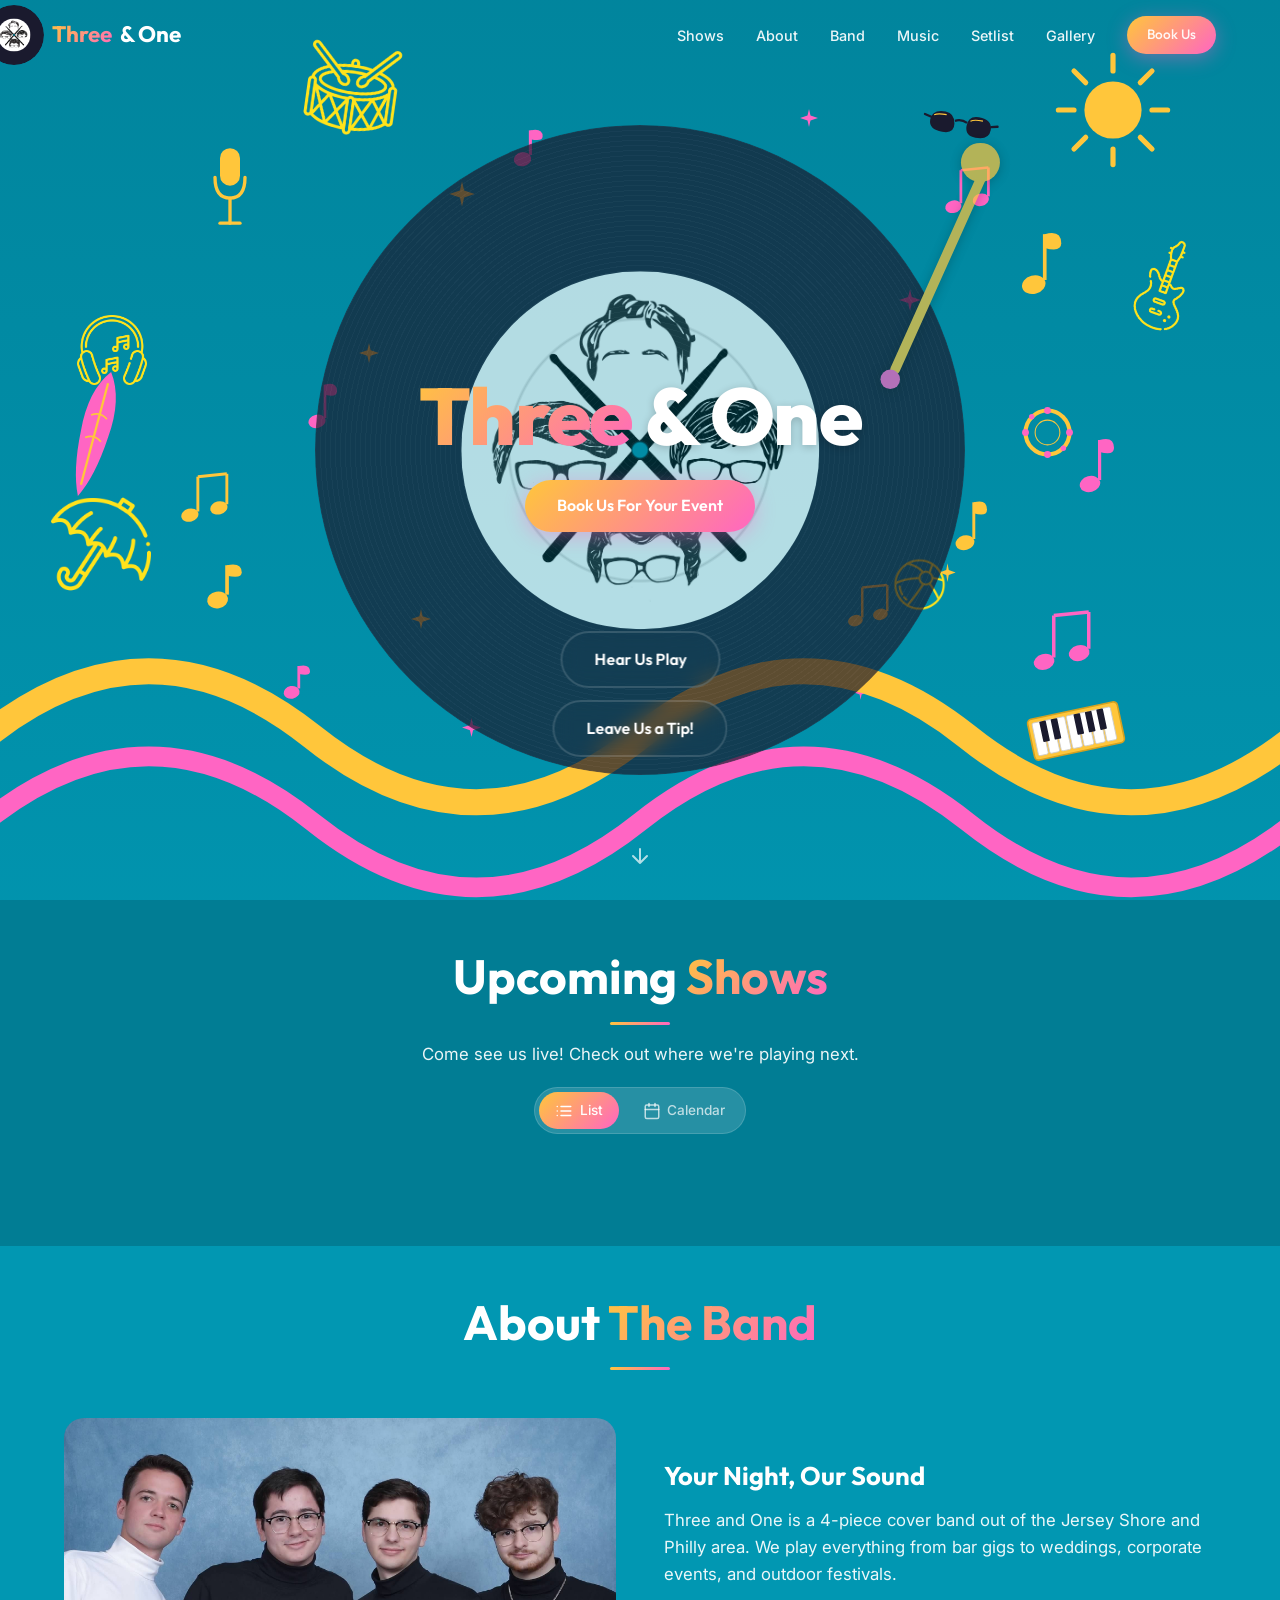
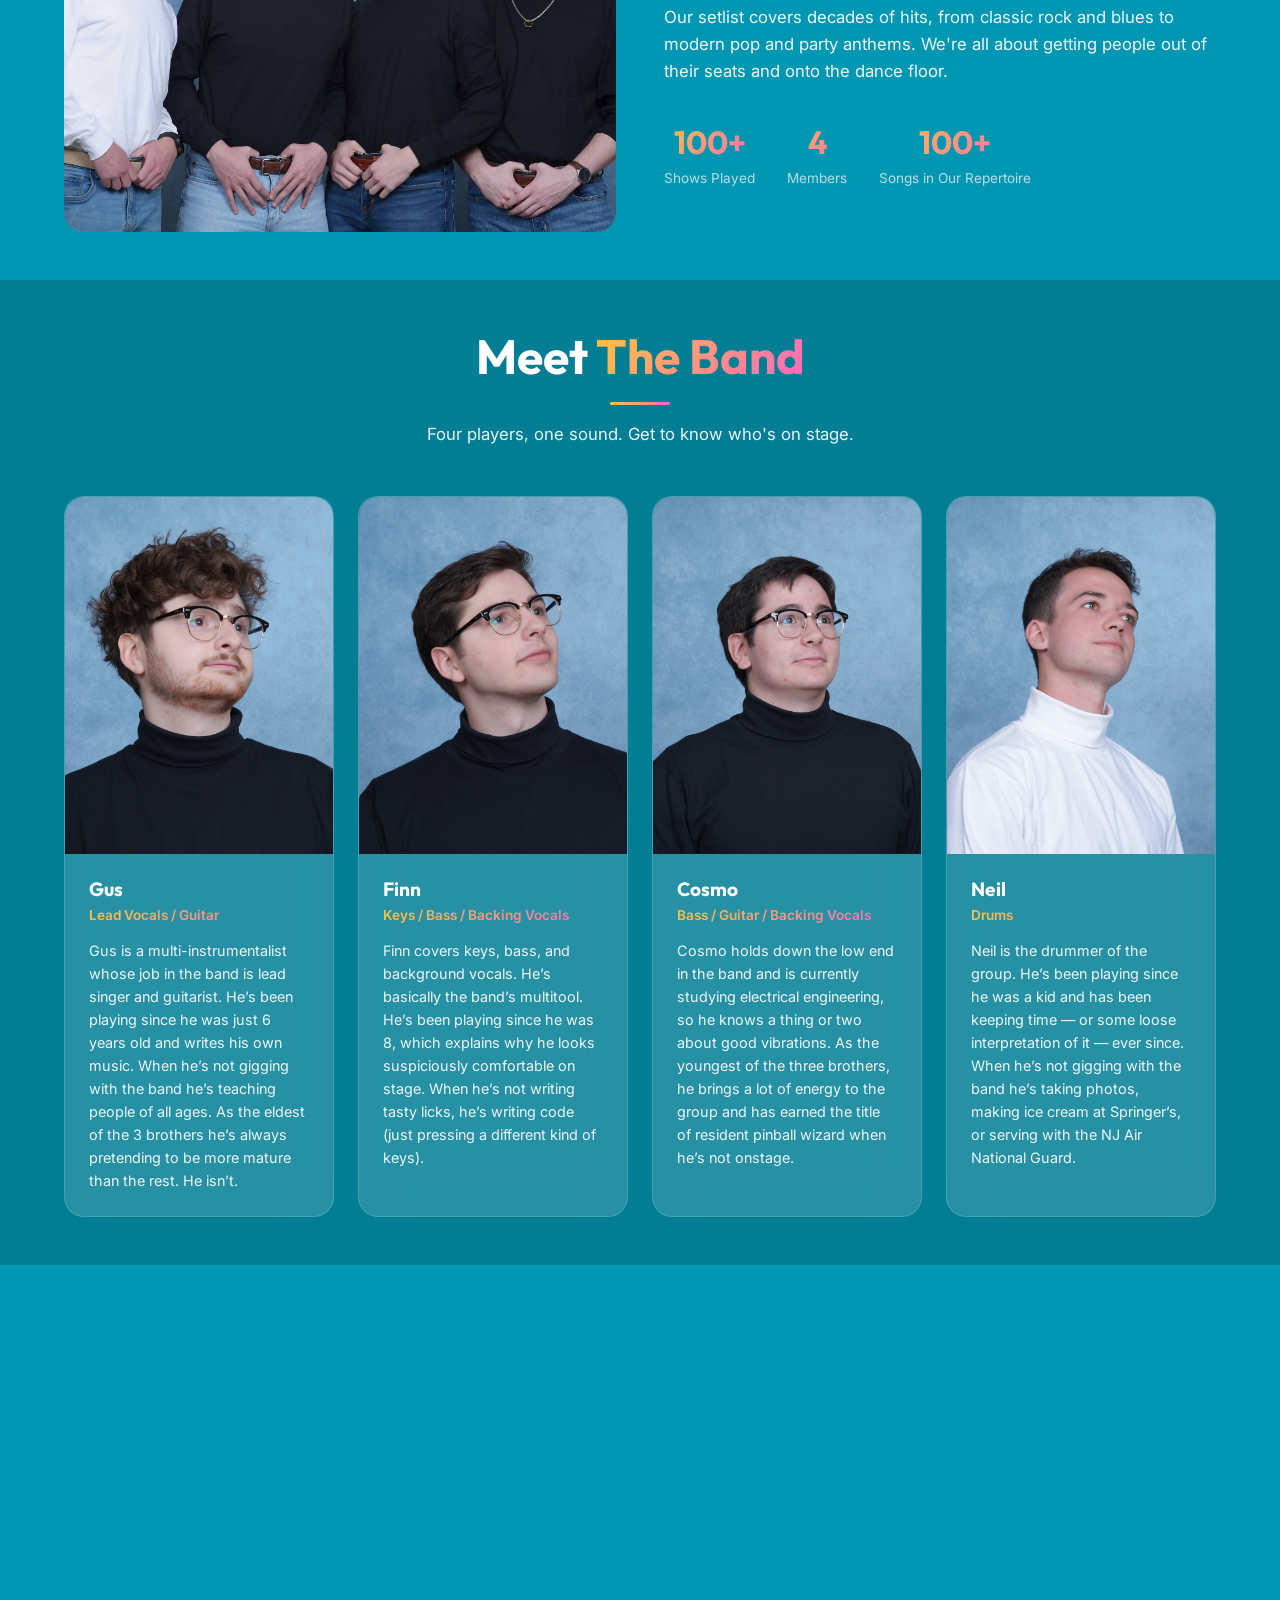
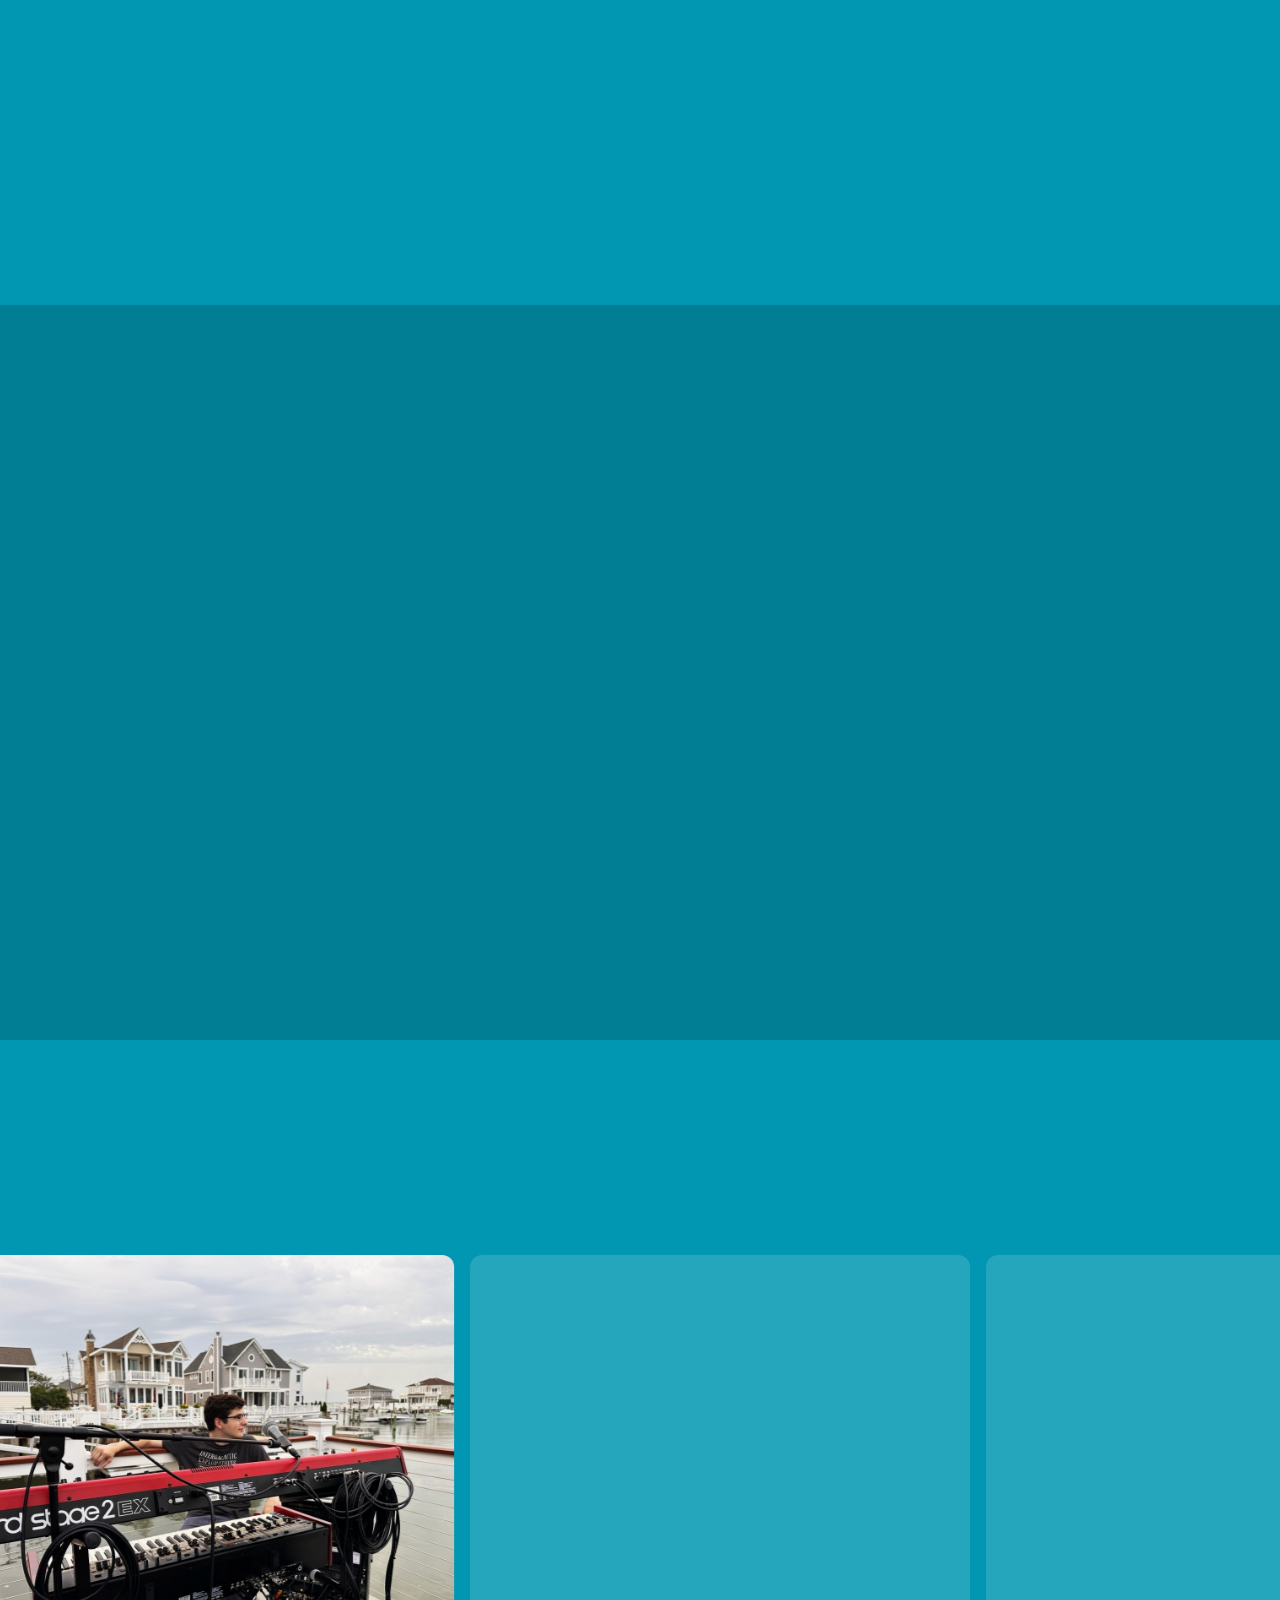
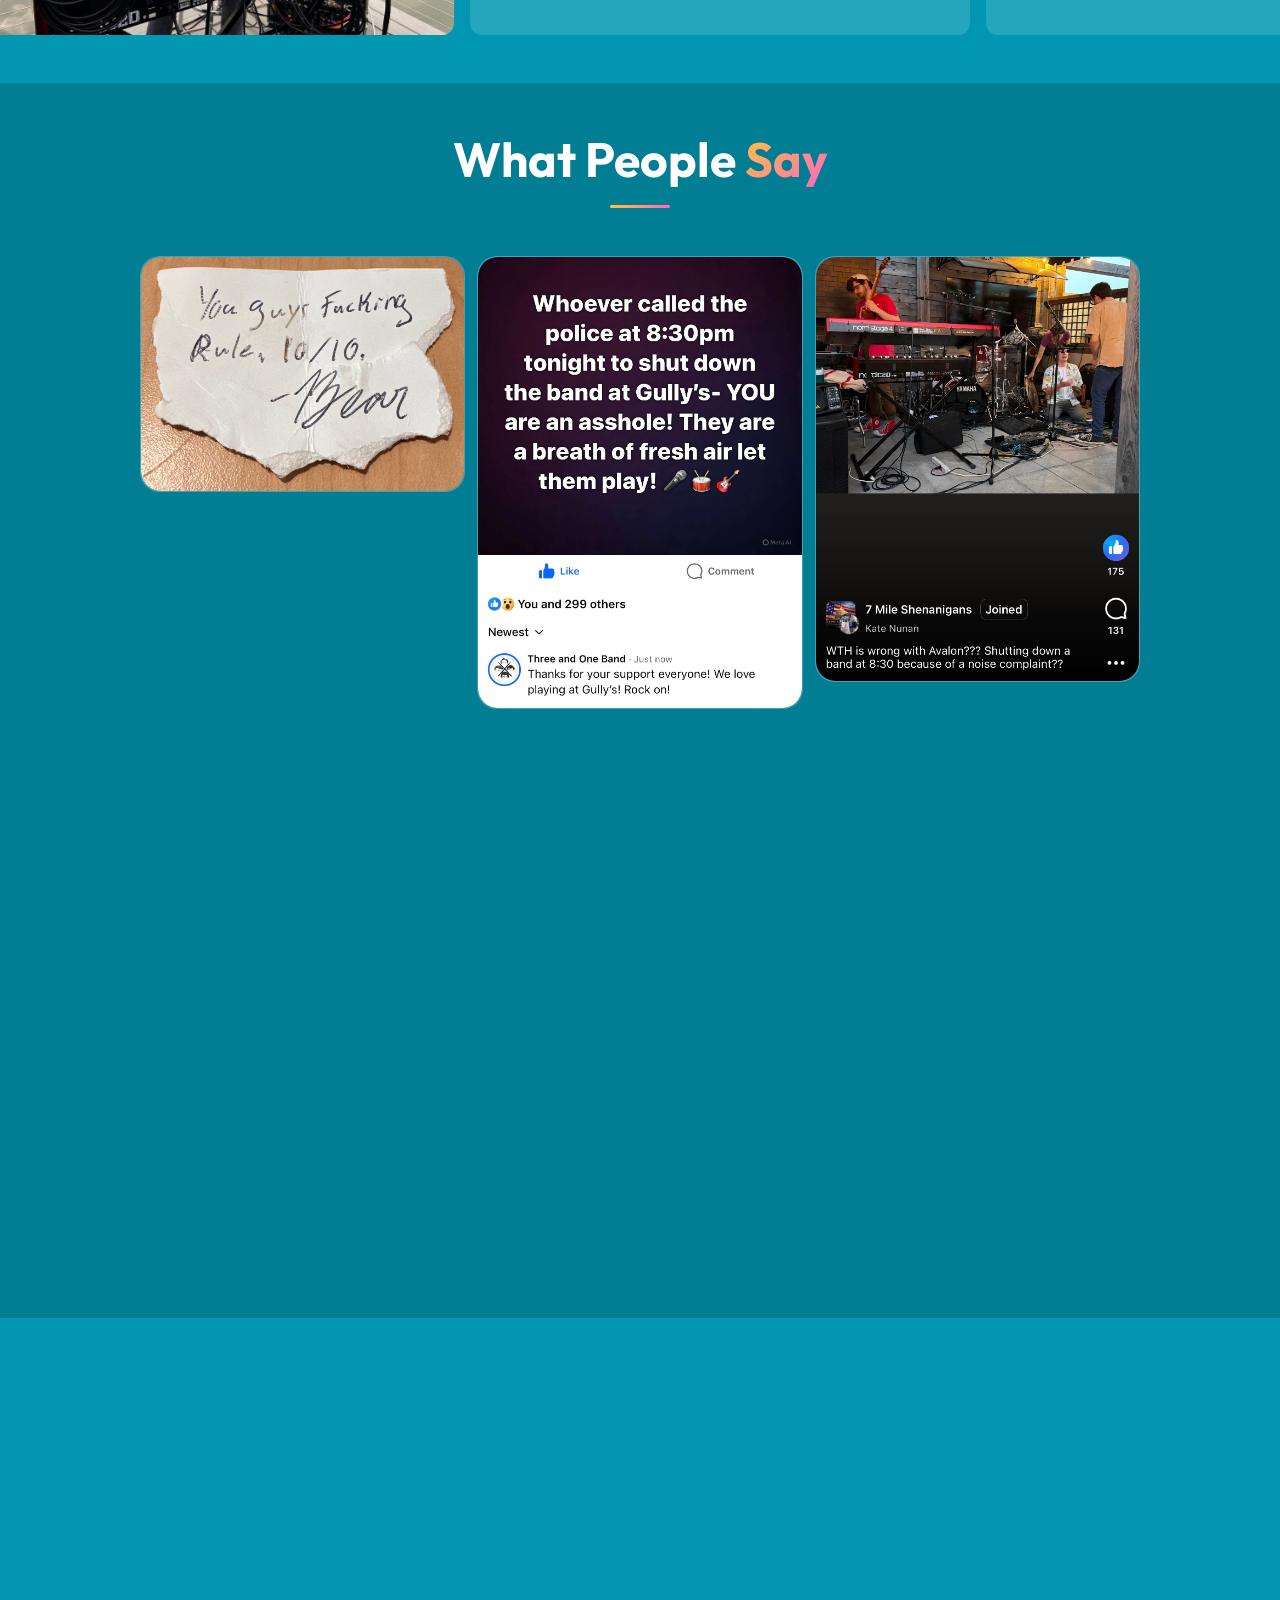
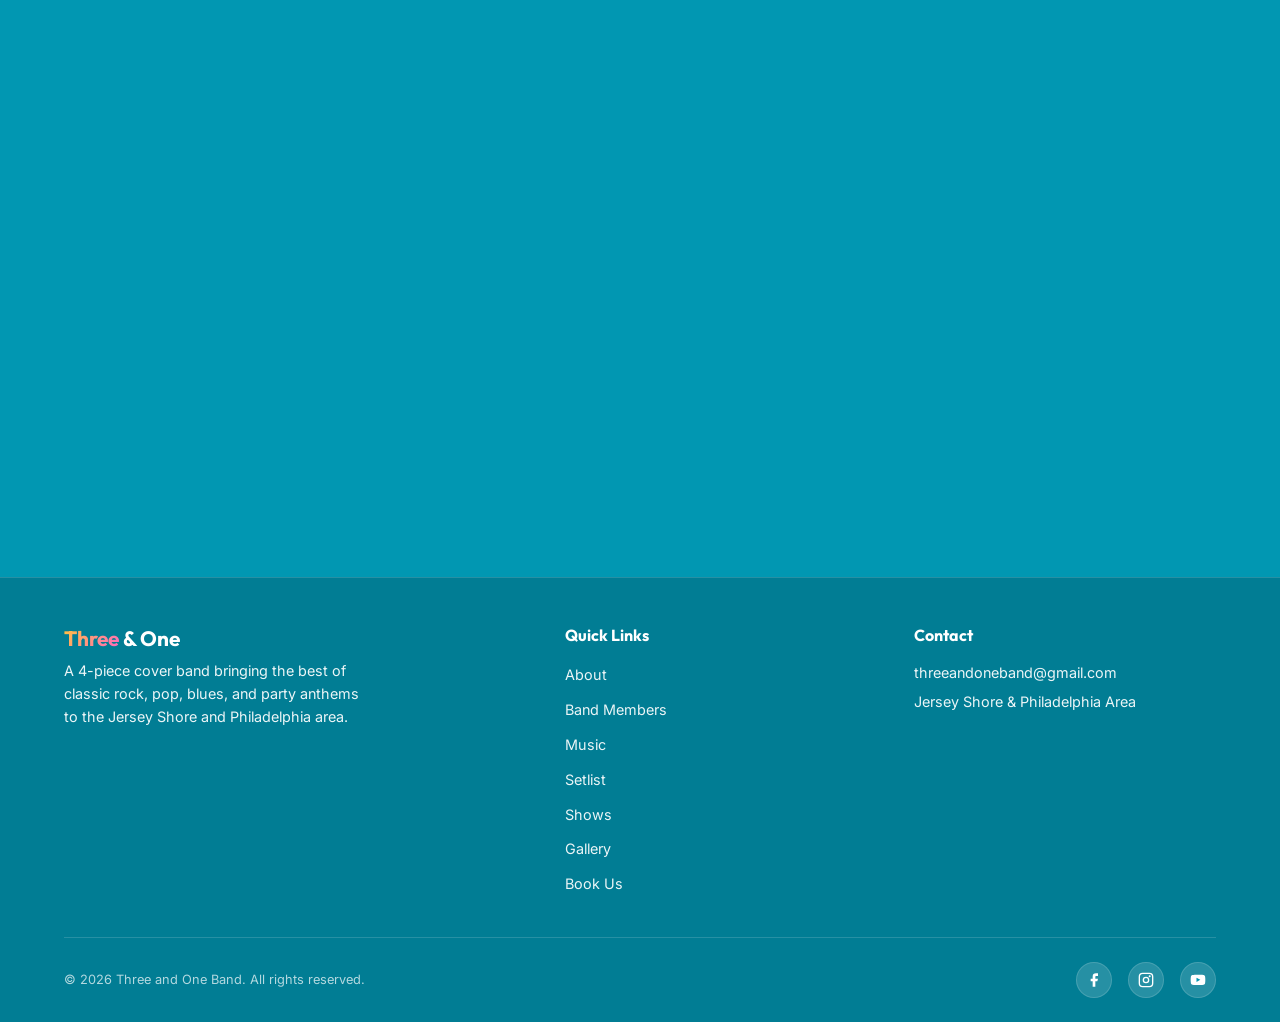
==== commit c24eaaa4: "New testimonials and dates/times" ====
--- a/index.html
+++ b/index.html
@@ -226,7 +226,7 @@
         <div class="show-card fade-in" data-date="2026-05-22">
           <div class="show-date"><div class="show-month">May</div><div class="show-day">22</div></div>
           <div class="show-divider"></div>
-          <div class="show-details"><h3>Gully's — Avalon, NJ</h3><div class="show-time">6:00 PM — 10:00 PM</div></div>
+          <div class="show-details"><h3>Gully's — Avalon, NJ</h3><div class="show-time">4:00 PM — 8:00 PM</div></div>
         </div>
         <div class="show-card fade-in" data-date="2026-05-24">
           <div class="show-date"><div class="show-month">May</div><div class="show-day">24</div></div>
@@ -251,7 +251,7 @@
         <div class="show-card fade-in" data-date="2026-06-19">
           <div class="show-date"><div class="show-month">Jun</div><div class="show-day">19</div></div>
           <div class="show-divider"></div>
-          <div class="show-details"><h3>Gully's — Avalon, NJ</h3><div class="show-time">6:00 PM — 10:00 PM</div></div>
+          <div class="show-details"><h3>Gully's — Avalon, NJ</h3><div class="show-time">4:00 PM — 8:00 PM</div></div>
         </div>
         <div class="show-card fade-in" data-date="2026-06-21">
           <div class="show-date"><div class="show-month">Jun</div><div class="show-day">21</div></div>
@@ -271,7 +271,7 @@
         <div class="show-card fade-in" data-date="2026-07-10">
           <div class="show-date"><div class="show-month">Jul</div><div class="show-day">10</div></div>
           <div class="show-divider"></div>
-          <div class="show-details"><h3>Gully's — Avalon, NJ</h3><div class="show-time">6:00 PM — 10:00 PM</div></div>
+          <div class="show-details"><h3>Gully's — Avalon, NJ</h3><div class="show-time">4:00 PM — 8:00 PM</div></div>
         </div>
         <div class="show-card fade-in" data-date="2026-07-11">
           <div class="show-date"><div class="show-month">Jul</div><div class="show-day">11</div></div>
@@ -281,7 +281,7 @@
         <div class="show-card fade-in" data-date="2026-07-17">
           <div class="show-date"><div class="show-month">Jul</div><div class="show-day">17</div></div>
           <div class="show-divider"></div>
-          <div class="show-details"><h3>Gully's — Avalon, NJ</h3><div class="show-time">6:00 PM — 10:00 PM</div></div>
+          <div class="show-details"><h3>Gully's — Avalon, NJ</h3><div class="show-time">4:00 PM — 8:00 PM</div></div>
         </div>
         <div class="show-card fade-in" data-date="2026-07-18">
           <div class="show-date"><div class="show-month">Jul</div><div class="show-day">18</div></div>
@@ -306,7 +306,7 @@
         <div class="show-card fade-in" data-date="2026-07-31">
           <div class="show-date"><div class="show-month">Jul</div><div class="show-day">31</div></div>
           <div class="show-divider"></div>
-          <div class="show-details"><h3>Gully's — Avalon, NJ</h3><div class="show-time">6:00 PM — 10:00 PM</div></div>
+          <div class="show-details"><h3>Gully's — Avalon, NJ</h3><div class="show-time">4:00 PM — 8:00 PM</div></div>
         </div>
         <div class="show-card fade-in" data-date="2026-08-01">
           <div class="show-date"><div class="show-month">Aug</div><div class="show-day">1</div></div>
@@ -321,7 +321,7 @@
         <div class="show-card fade-in" data-date="2026-08-07">
           <div class="show-date"><div class="show-month">Aug</div><div class="show-day">7</div></div>
           <div class="show-divider"></div>
-          <div class="show-details"><h3>Gully's — Avalon, NJ</h3><div class="show-time">6:00 PM — 10:00 PM</div></div>
+          <div class="show-details"><h3>Gully's — Avalon, NJ</h3><div class="show-time">4:00 PM — 8:00 PM</div></div>
         </div>
         <div class="show-card fade-in" data-date="2026-08-08">
           <div class="show-date"><div class="show-month">Aug</div><div class="show-day">8</div></div>
@@ -331,10 +331,25 @@
         <div class="show-card fade-in" data-date="2026-08-14">
           <div class="show-date"><div class="show-month">Aug</div><div class="show-day">14</div></div>
           <div class="show-divider"></div>
-          <div class="show-details"><h3>Gully's — Avalon, NJ</h3><div class="show-time">6:00 PM — 10:00 PM</div></div>
+          <div class="show-details"><h3>Gully's — Avalon, NJ</h3><div class="show-time">4:00 PM — 8:00 PM</div></div>
+        </div>
+        <div class="show-card fade-in" data-date="2026-08-15">
+          <div class="show-date"><div class="show-month">Aug</div><div class="show-day">15</div></div>
+          <div class="show-divider"></div>
+          <div class="show-details"><h3>Lazy Bass Bayside Bar &amp; Grill — North Wildwood, NJ</h3><div class="show-time">5:00 PM — 9:00 PM</div></div>
         </div>
         <div class="show-card fade-in" data-date="2026-08-16">
           <div class="show-date"><div class="show-month">Aug</div><div class="show-day">16</div></div>
+          <div class="show-divider"></div>
+          <div class="show-details"><h3>Lazy Bass Bayside Bar &amp; Grill — North Wildwood, NJ</h3><div class="show-time">5:00 PM — 9:00 PM</div></div>
+        </div>
+        <div class="show-card fade-in" data-date="2026-09-05">
+          <div class="show-date"><div class="show-month">Sep</div><div class="show-day">5</div></div>
+          <div class="show-divider"></div>
+          <div class="show-details"><h3>Lazy Bass Bayside Bar &amp; Grill — North Wildwood, NJ</h3><div class="show-time">5:00 PM — 9:00 PM</div></div>
+        </div>
+        <div class="show-card fade-in" data-date="2026-09-06">
+          <div class="show-date"><div class="show-month">Sep</div><div class="show-day">6</div></div>
           <div class="show-divider"></div>
           <div class="show-details"><h3>Lazy Bass Bayside Bar &amp; Grill — North Wildwood, NJ</h3><div class="show-time">5:00 PM — 9:00 PM</div></div>
         </div>
@@ -603,6 +618,9 @@
         <div class="testimonial-card testimonial-image-card fade-in fade-in-delay-3">
           <img src="images/Testimonials/IMG_7674.jpg" alt="Facebook post from 7 Mile Shenanigans supporting Three and One in Avalon" class="testimonial-img">
         </div>
+        <div class="testimonial-card testimonial-image-card fade-in fade-in-delay-1">
+          <img src="images/Testimonials/story-changed-my-life.jpg" alt="Instagram story of a packed crowd at a Three and One show captioned &quot;this band changed my life&quot;" class="testimonial-img">
+        </div>
       </div>
     </div>
   </section>
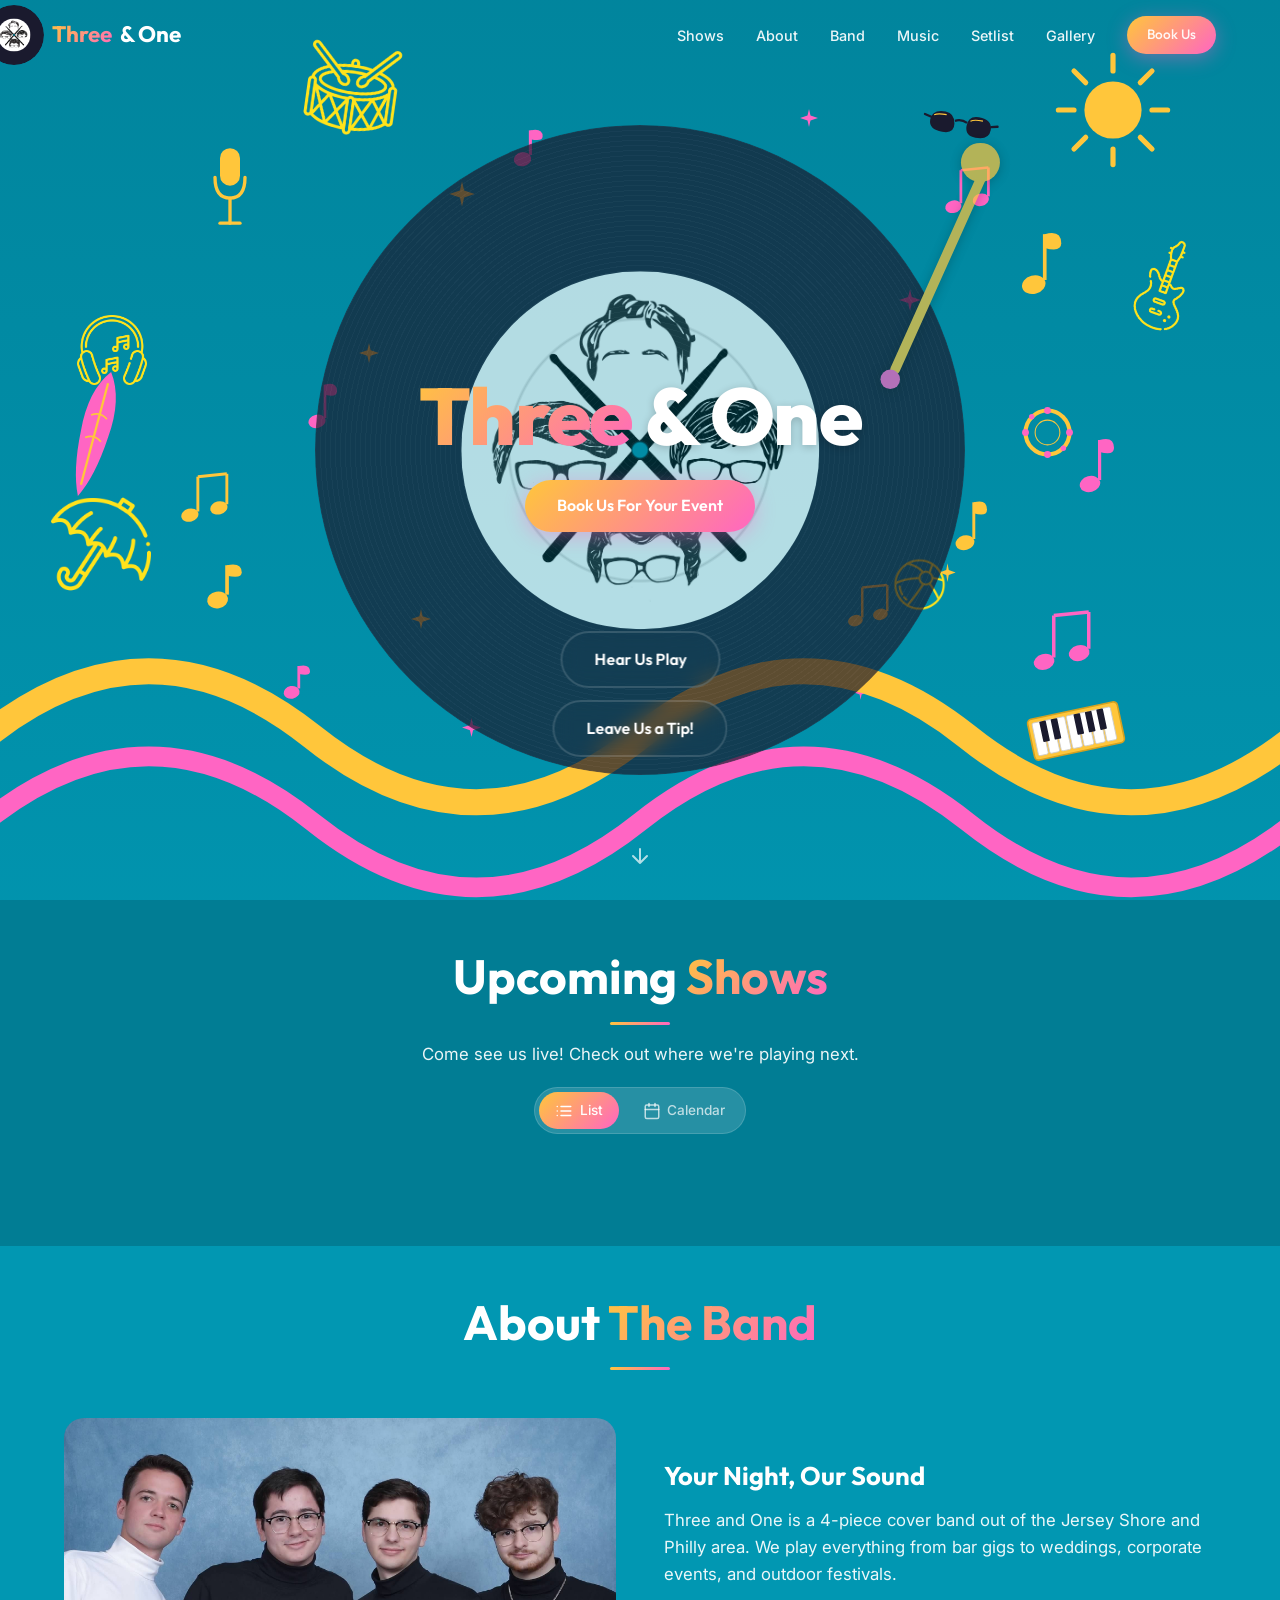
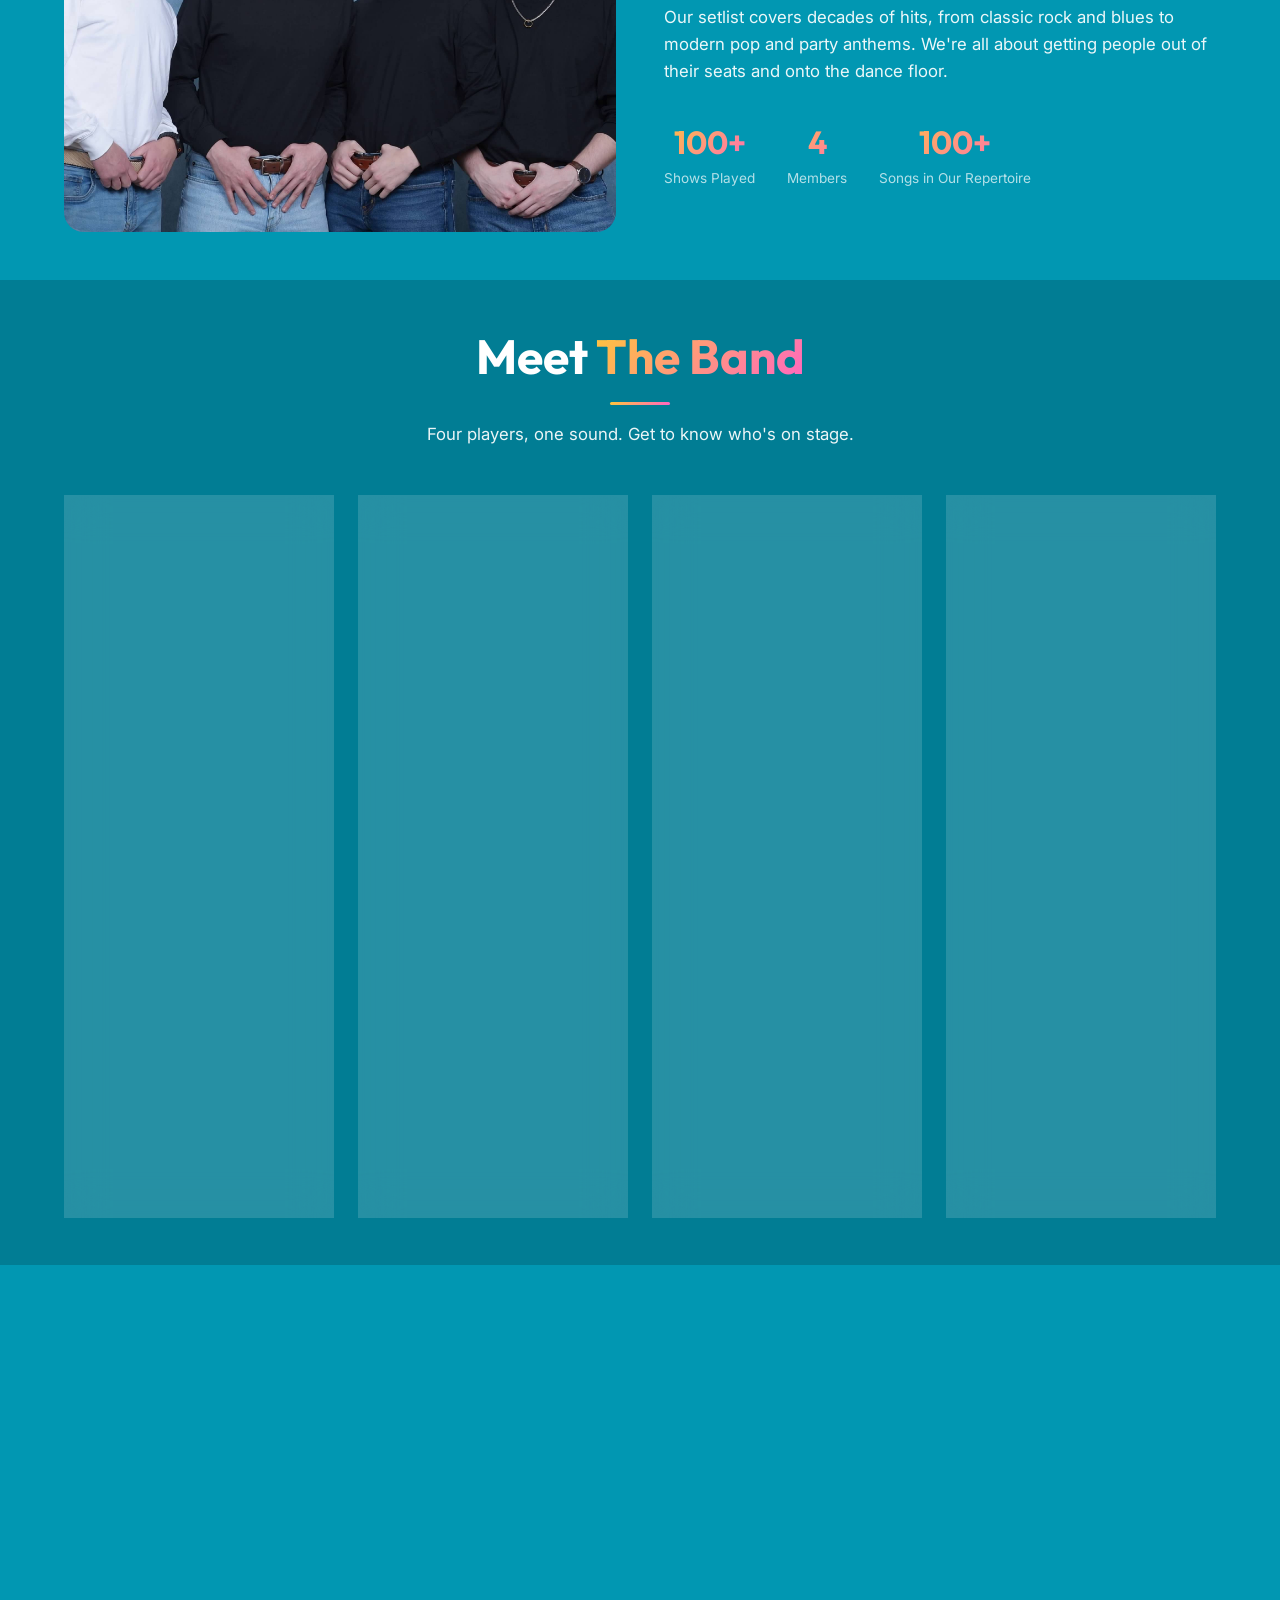
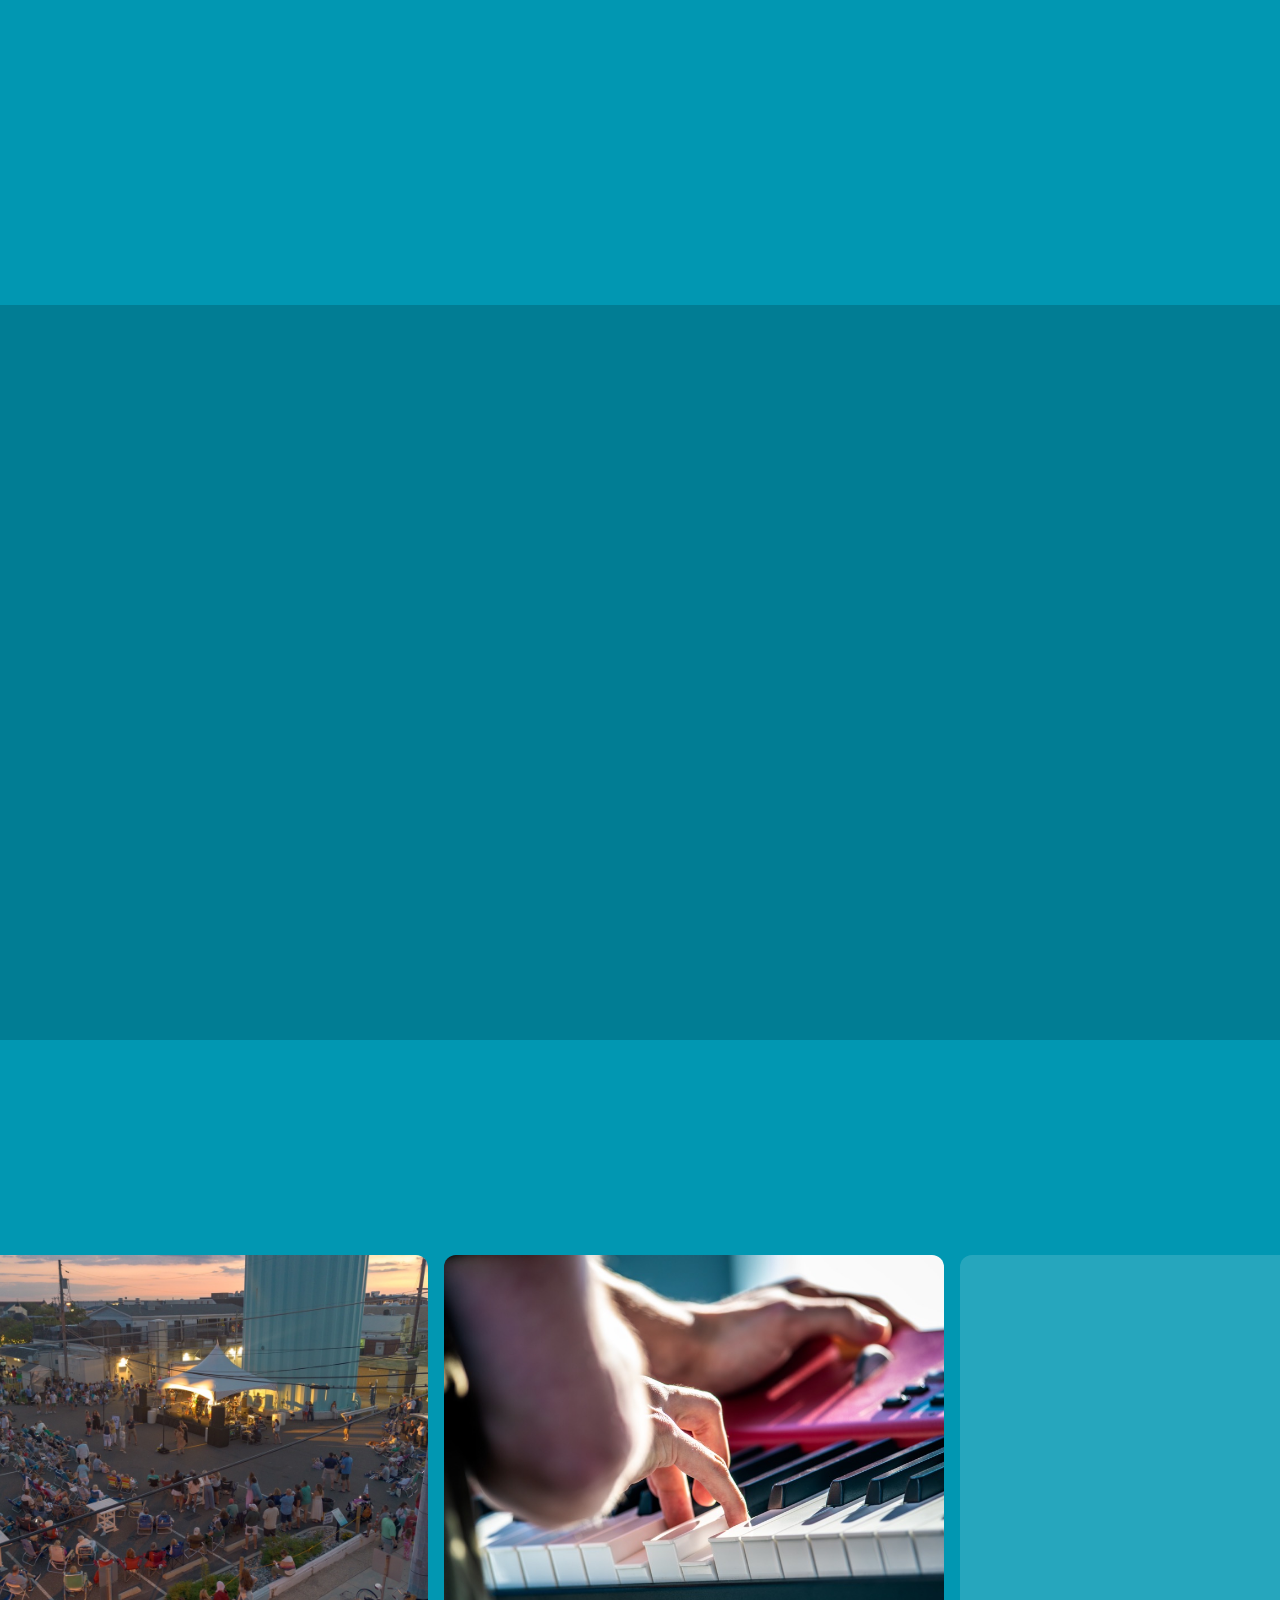
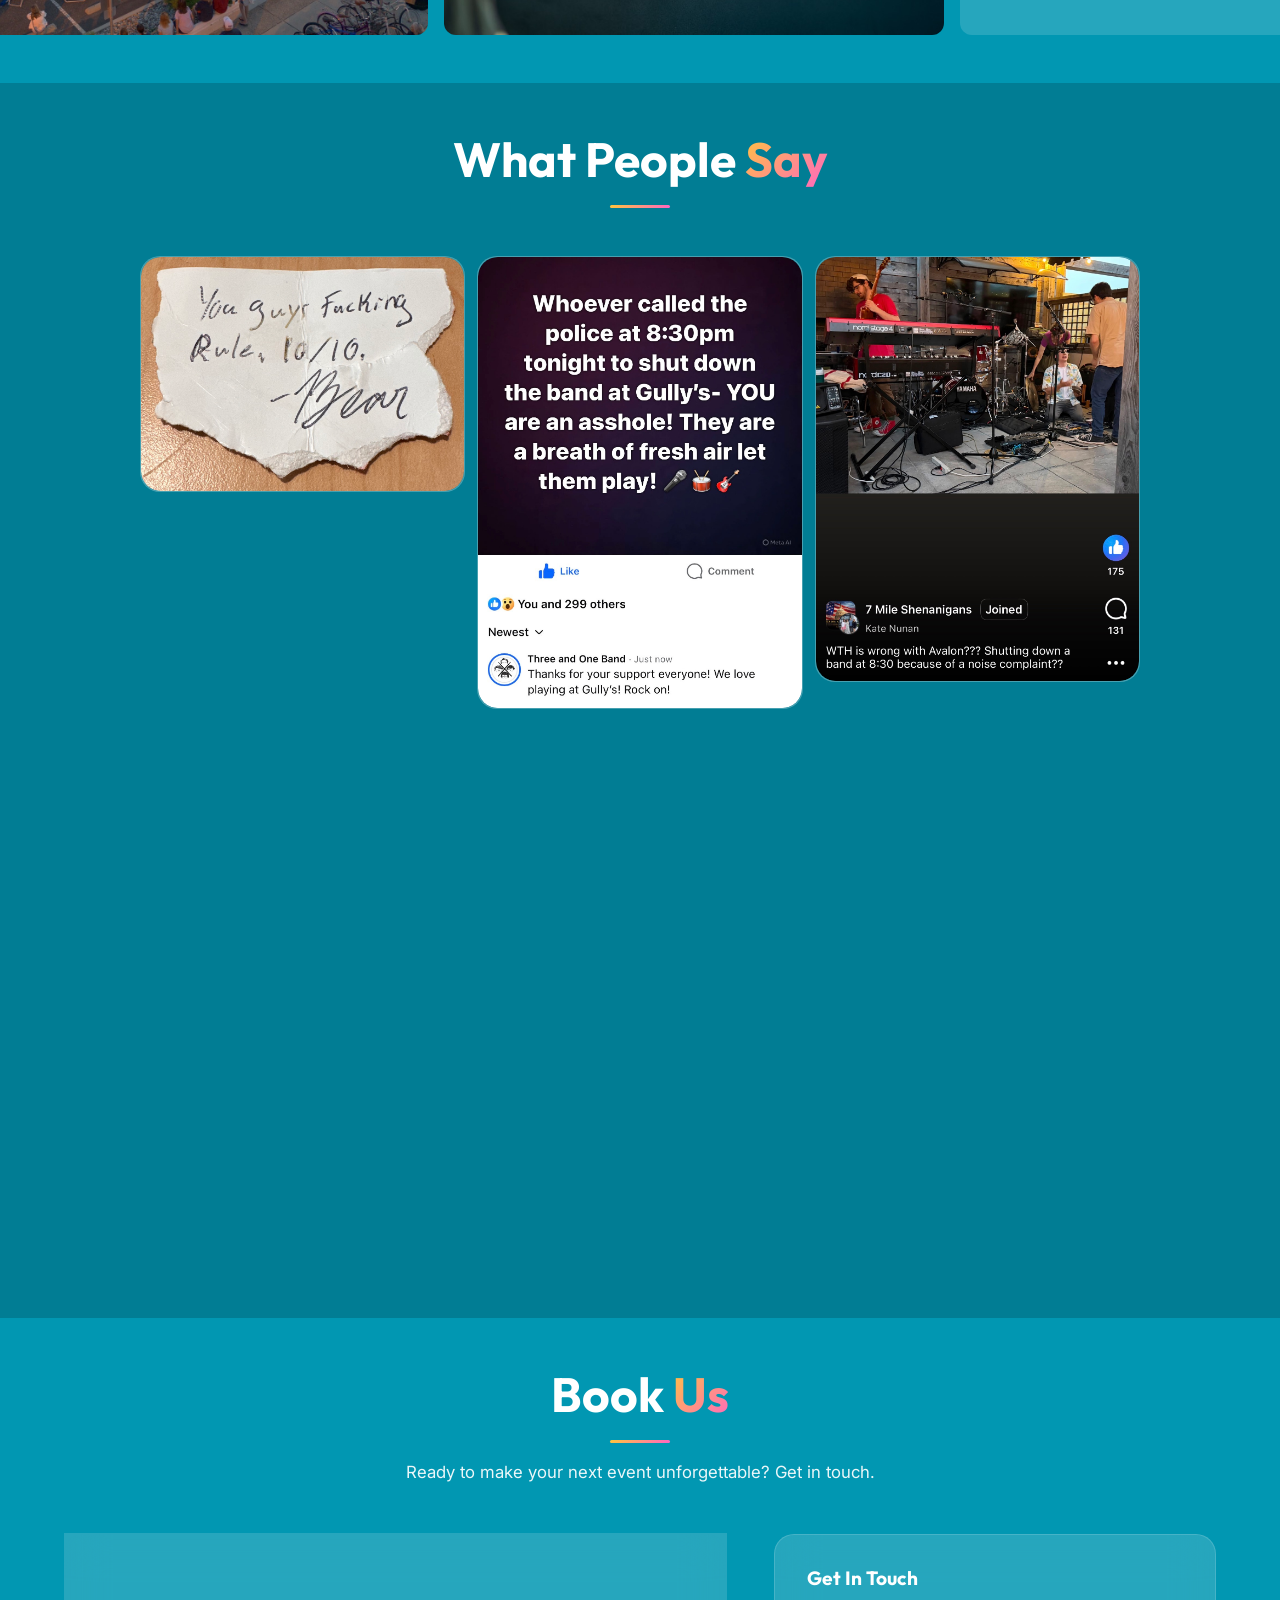
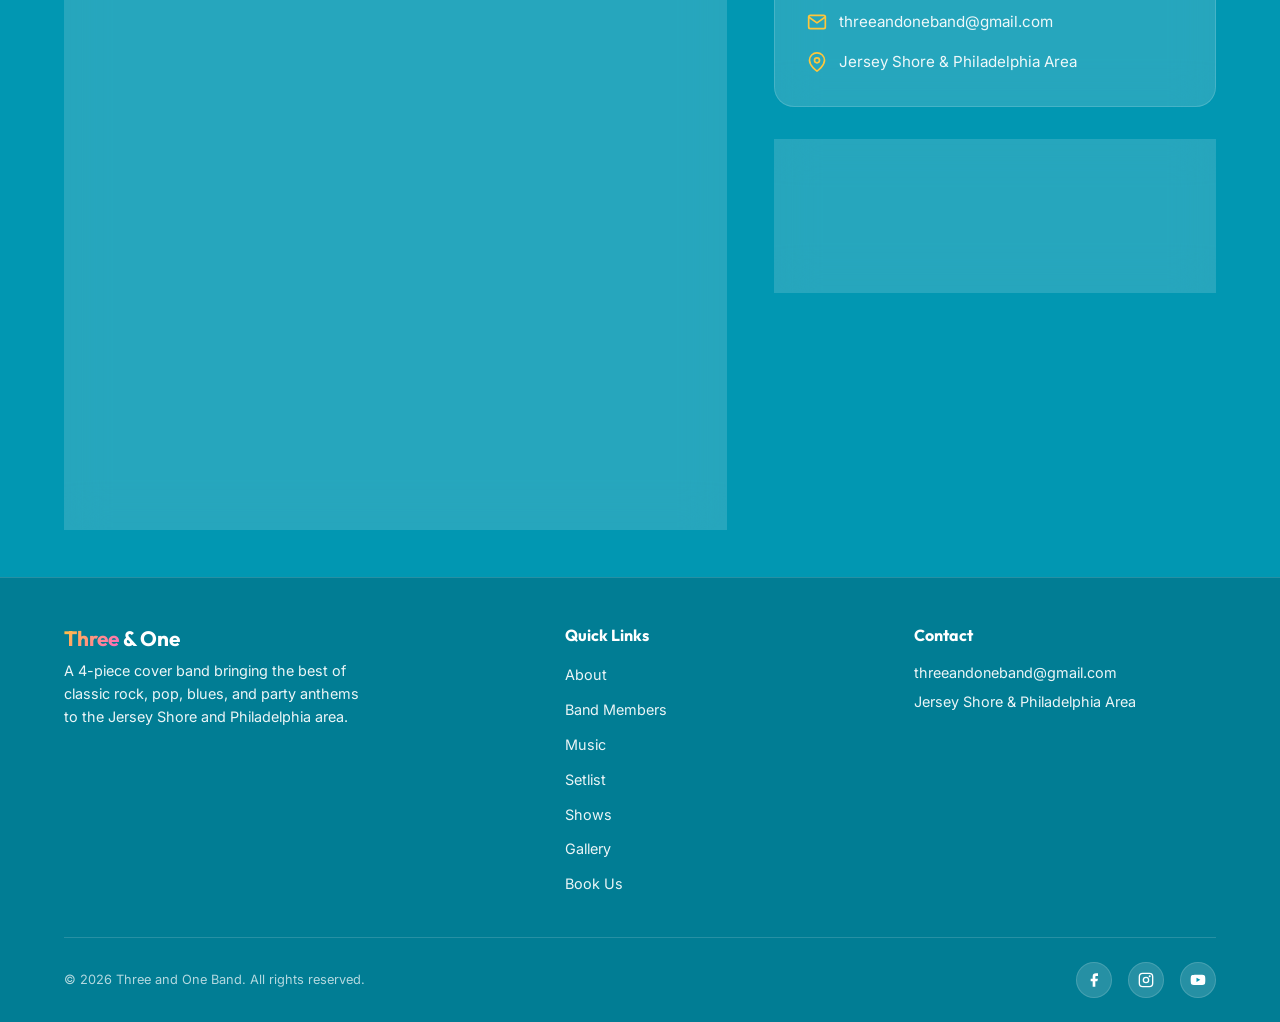
==== commit 436685a9: "Update Gully time" ====
--- a/index.html
+++ b/index.html
@@ -331,7 +331,7 @@
         <div class="show-card fade-in" data-date="2026-08-14">
           <div class="show-date"><div class="show-month">Aug</div><div class="show-day">14</div></div>
           <div class="show-divider"></div>
-          <div class="show-details"><h3>Gully's — Avalon, NJ</h3><div class="show-time">4:00 PM — 8:00 PM</div></div>
+          <div class="show-details"><h3>Gully's — Avalon, NJ</h3><div class="show-time">5:00 PM — 9:00 PM</div></div>
         </div>
         <div class="show-card fade-in" data-date="2026-08-15">
           <div class="show-date"><div class="show-month">Aug</div><div class="show-day">15</div></div>
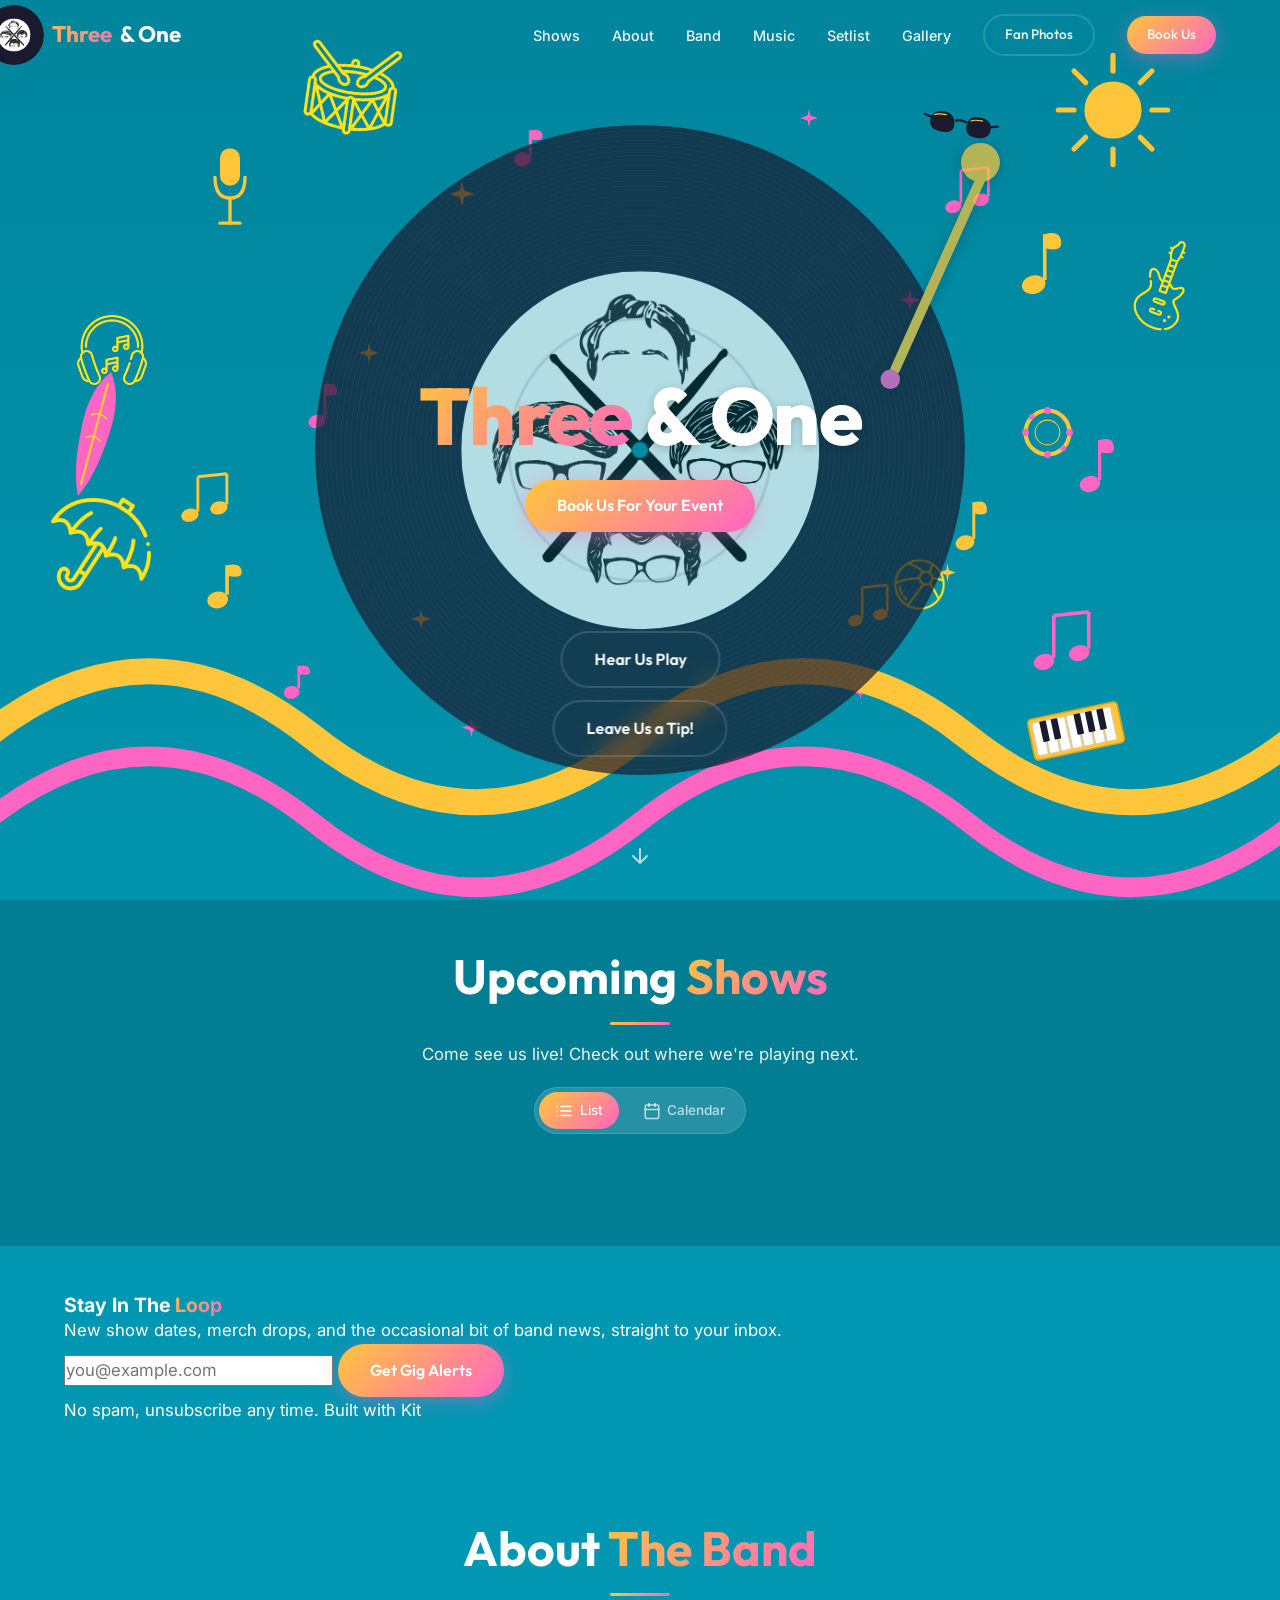
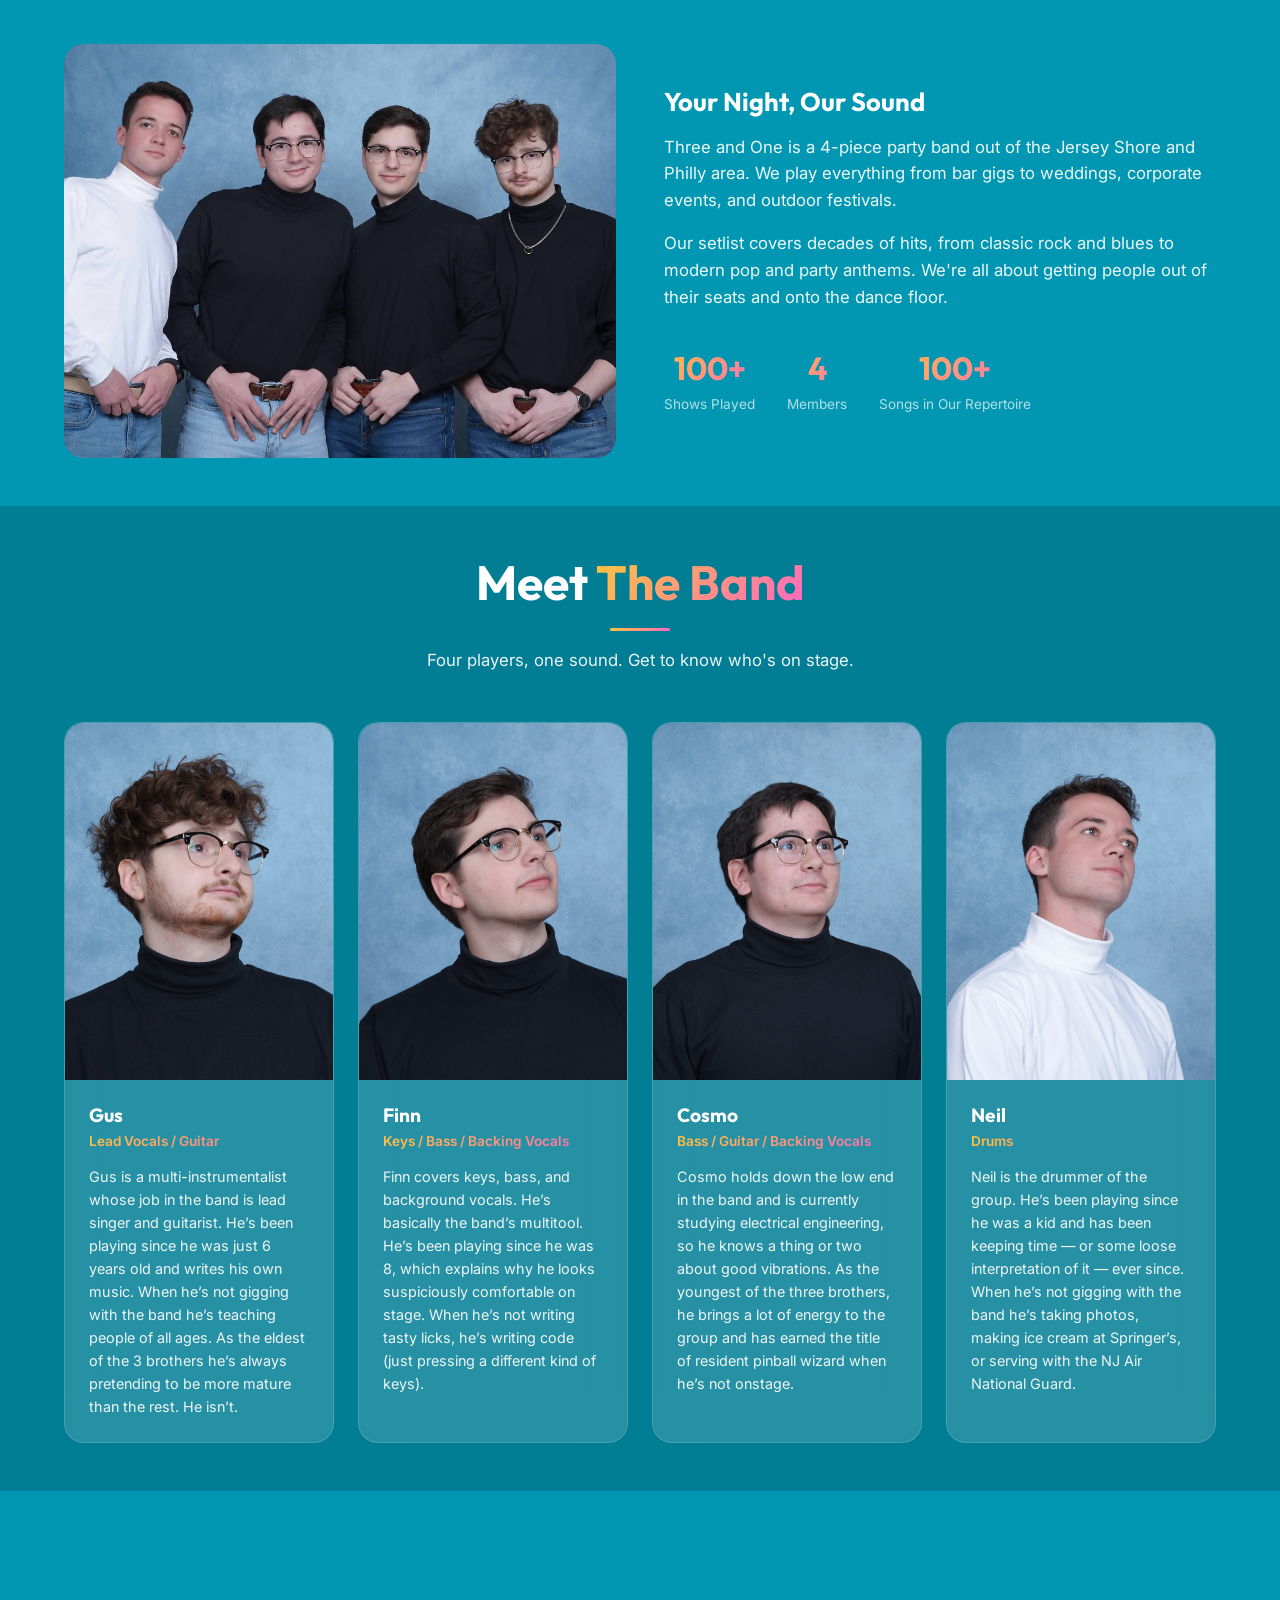
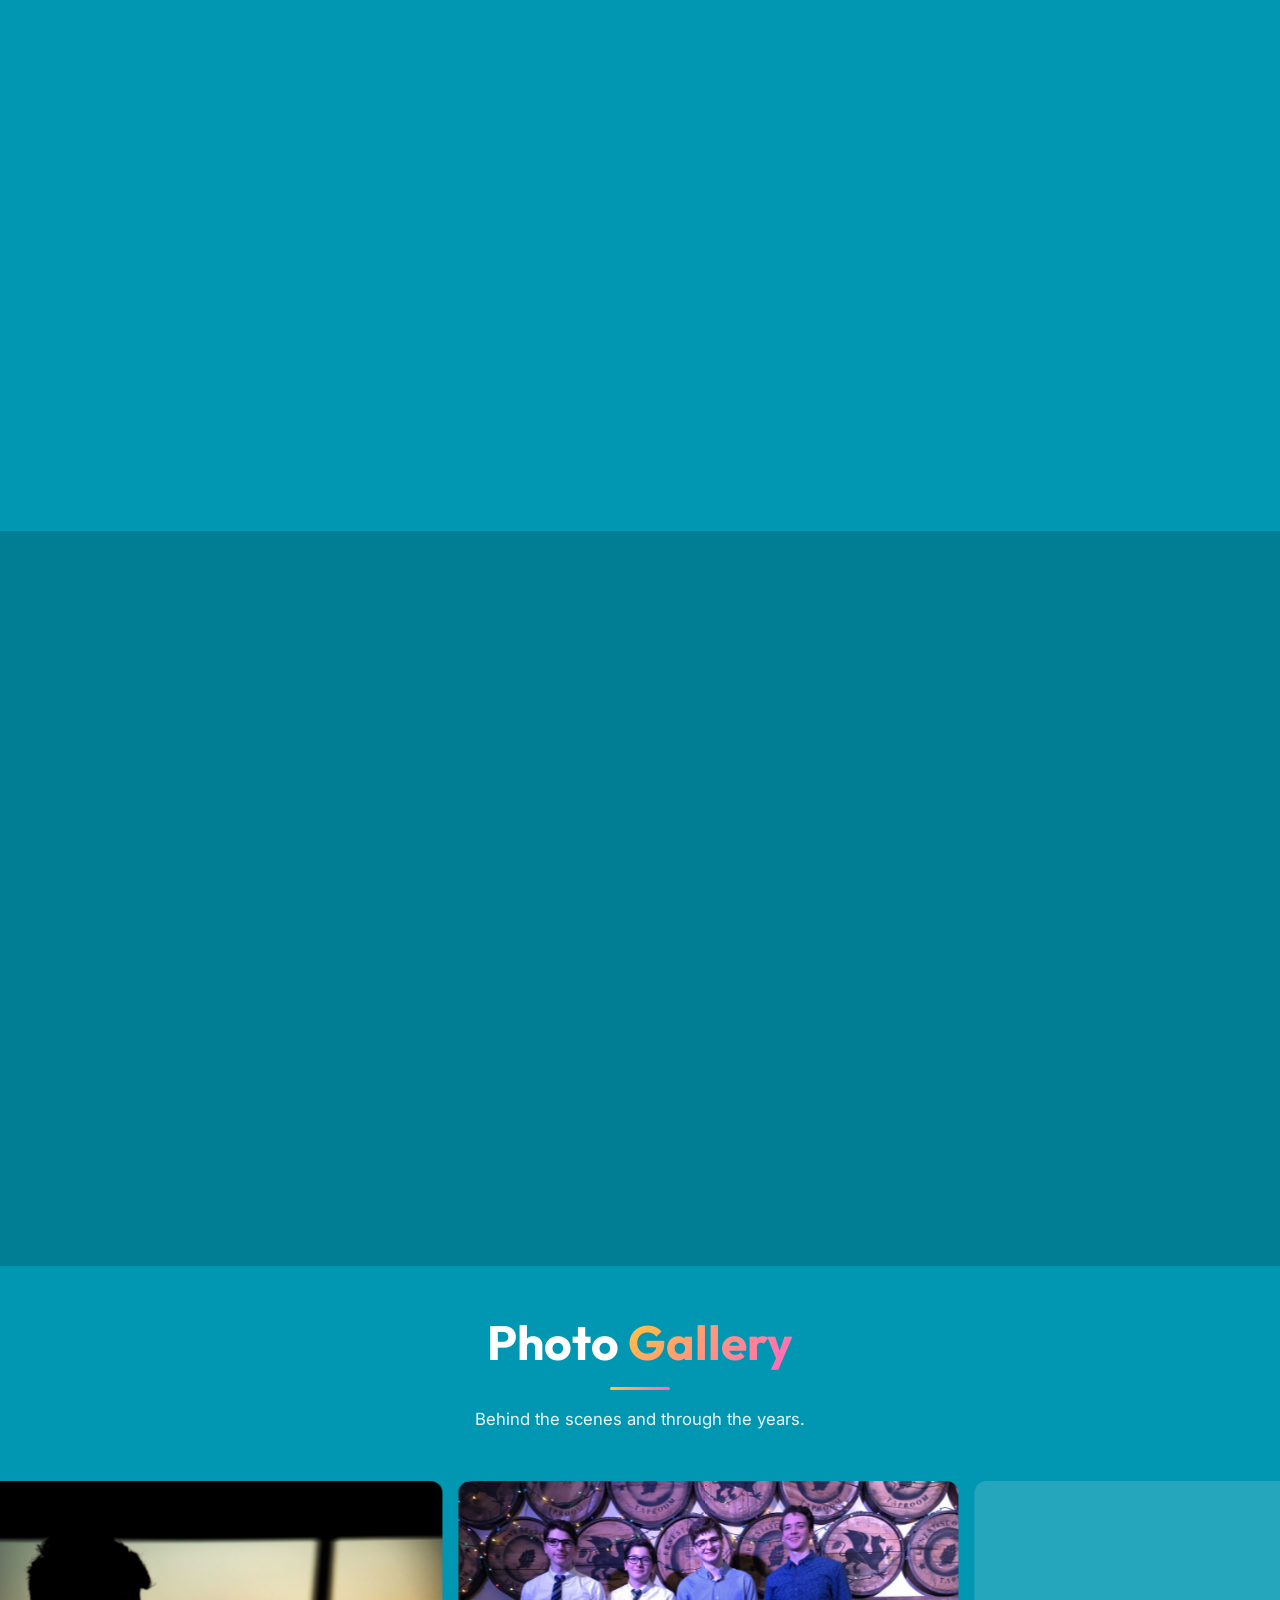
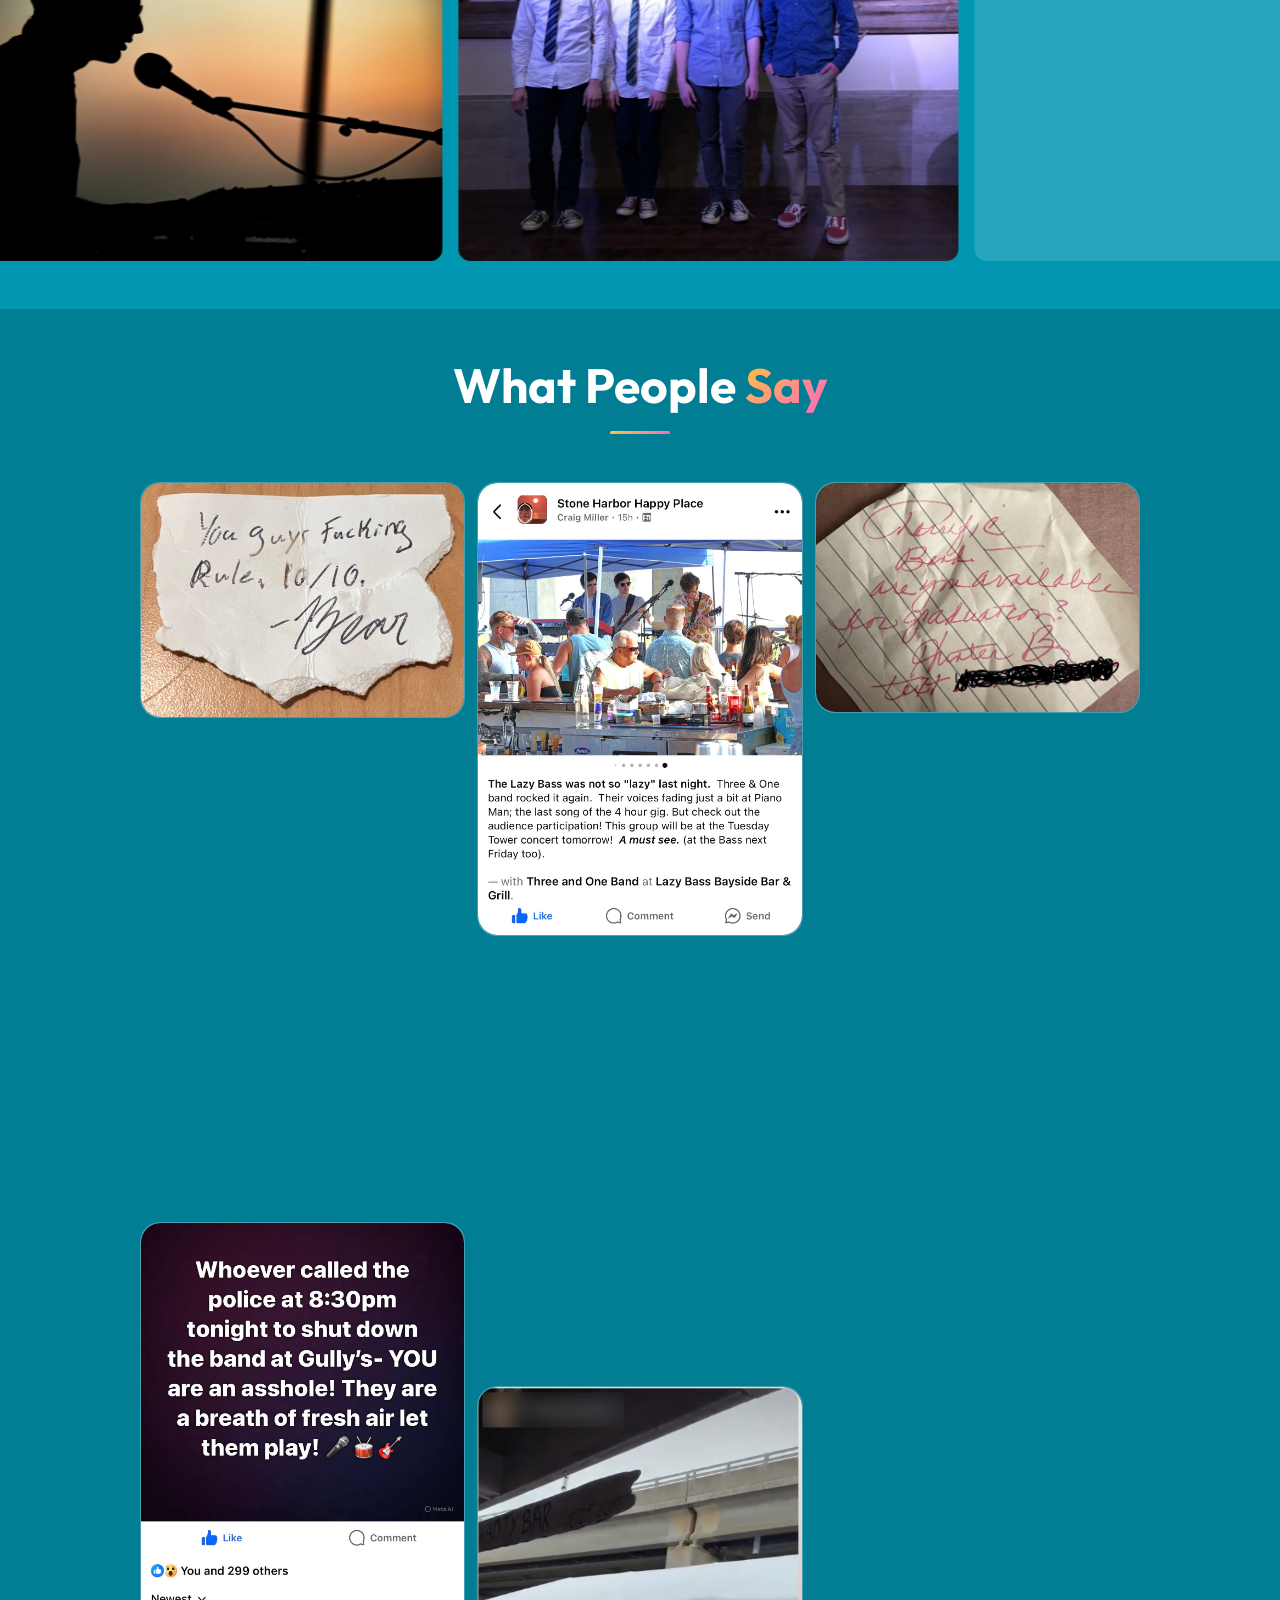
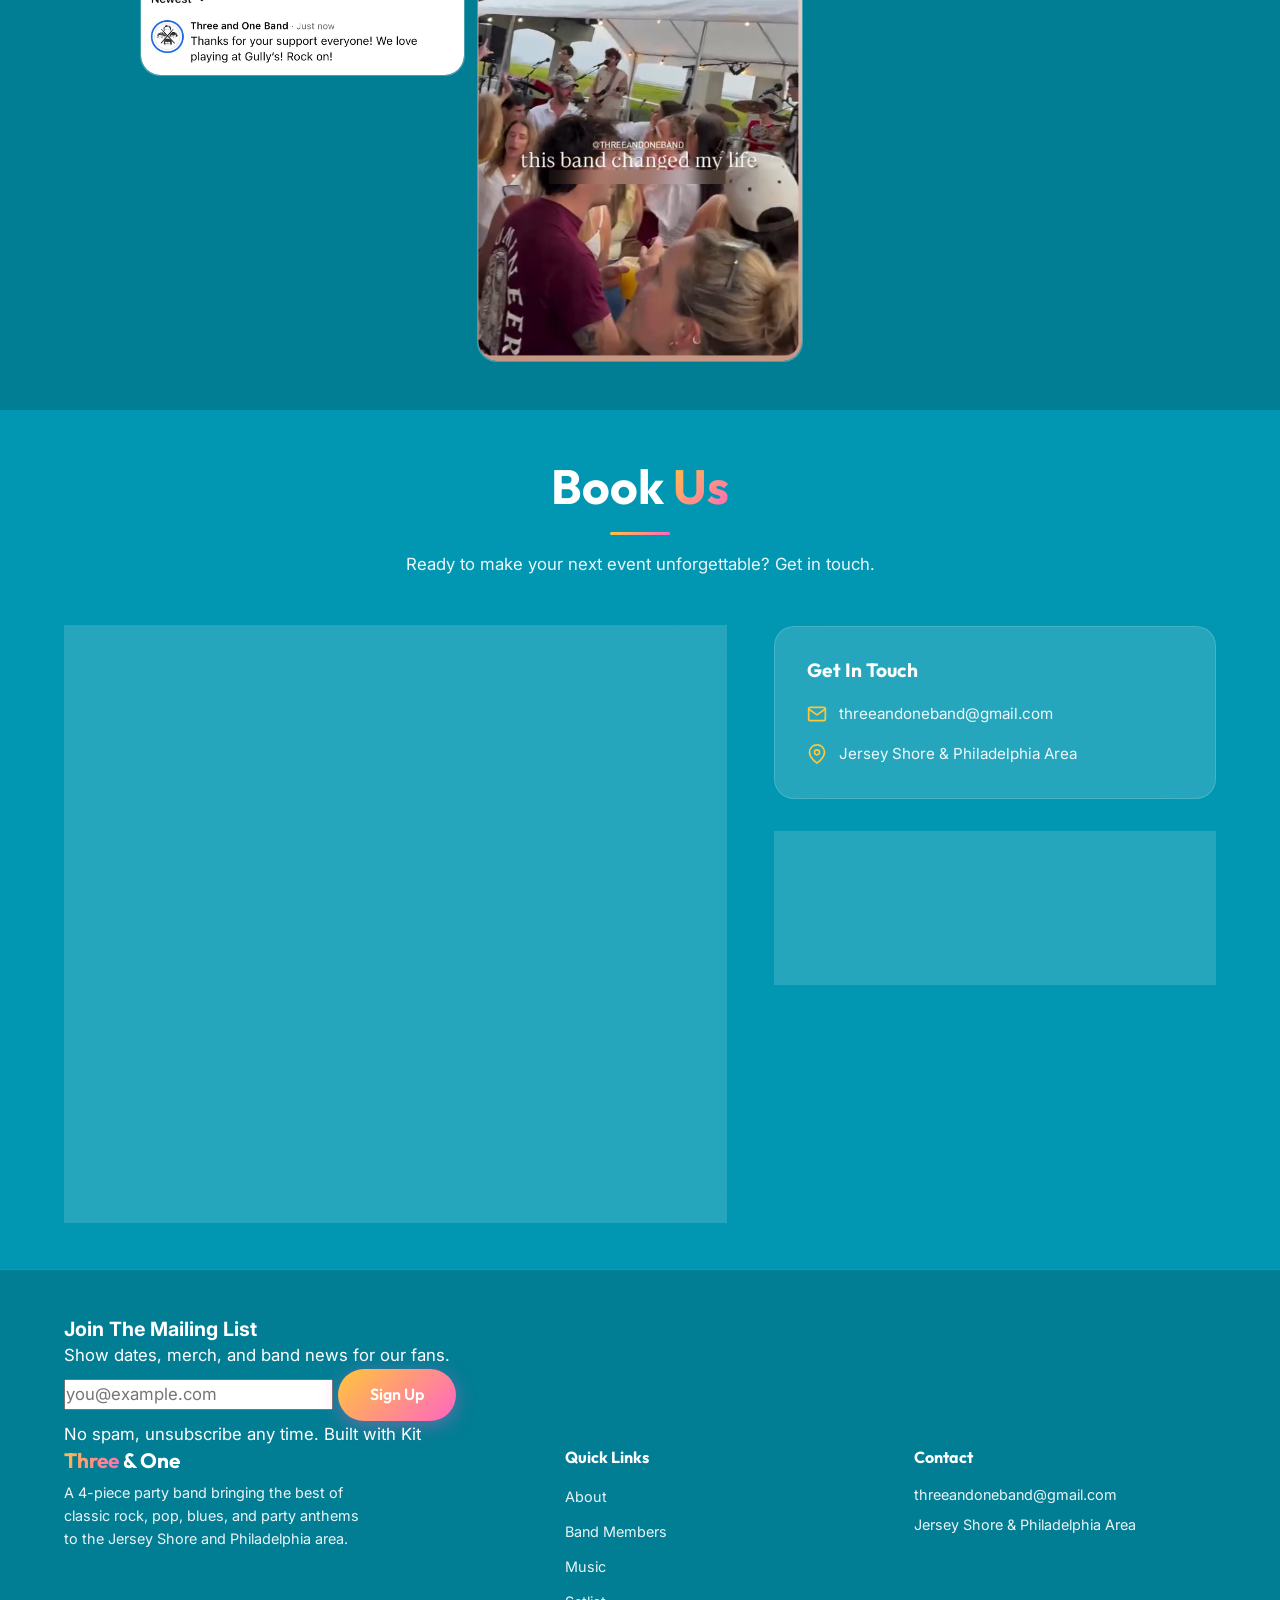
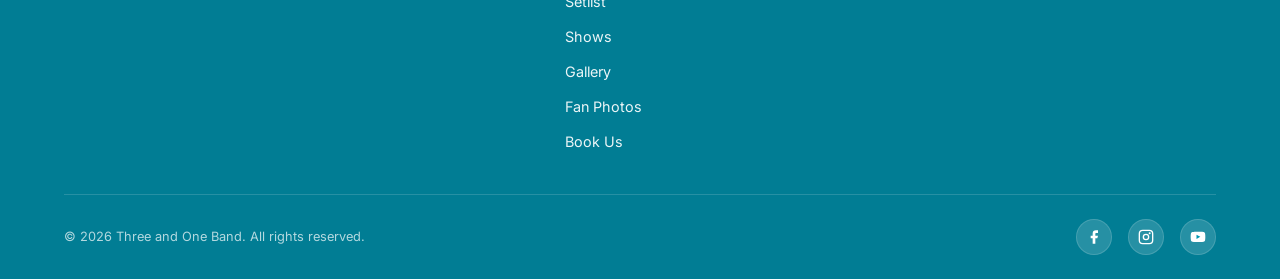
==== commit 96879a8c: "Cover -> Party" ====
--- a/index.html
+++ b/index.html
@@ -3,8 +3,8 @@
 <head>
   <meta charset="UTF-8">
   <meta name="viewport" content="width=device-width, initial-scale=1.0">
-  <title>Three and One Band | Live Cover Band - Jersey Shore &amp; Philadelphia</title>
-  <meta name="description" content="Three and One is a 4-piece cover band playing classic rock to pop hits. Available for weddings, bars, private events, and festivals across the Jersey Shore and Philadelphia area.">
+  <title>Three and One Band | Live Party Band - Jersey Shore &amp; Philadelphia</title>
+  <meta name="description" content="Three and One is a 4-piece party band playing classic rock to pop hits. Available for weddings, bars, private events, and festivals across the Jersey Shore and Philadelphia area.">
 
   <!-- Google Fonts -->
   <link rel="preconnect" href="https://fonts.googleapis.com">
@@ -35,6 +35,7 @@
         <li><a href="#media">Music</a></li>
         <li><a href="#setlist">Setlist</a></li>
         <li><a href="#gallery">Gallery</a></li>
+        <li><a href="fans.html" class="btn btn-outline nav-fans-btn" style="padding: 0.5rem 1.25rem; font-size: 0.85rem;">Fan Photos</a></li>
         <li><a href="#contact" class="btn btn-primary" style="padding: 0.5rem 1.25rem; font-size: 0.85rem;">Book Us</a></li>
       </ul>
       <button class="nav-toggle" id="navToggle" aria-label="Toggle navigation">
@@ -379,6 +380,32 @@
     </div>
   </section>
 
+  <!-- ==================== MAILING LIST ==================== -->
+  <section class="newsletter" id="newsletter">
+    <div class="container">
+      <div class="fade-in">
+        <div class="newsletter-card">
+          <h3>Stay In The <span class="accent-text">Loop</span></h3>
+          <p>New show dates, merch drops, and the occasional bit of band news, straight to your inbox.</p>
+          <form class="newsletter-form" action="https://app.kit.com/forms/9953858/subscriptions" method="post">
+            <div class="newsletter-fields">
+              <input type="email" class="newsletter-input" id="nlEmailShows" name="email_address"
+                     required placeholder="you@example.com" autocomplete="email" aria-label="Email address">
+              <button type="submit" class="btn btn-primary">Get Gig Alerts</button>
+            </div>
+            <div class="form-status"></div>
+            <!-- Kit's free plan asks for this attribution link. Delete this <p> to remove it. -->
+            <p class="newsletter-fineprint">
+              No spam, unsubscribe any time.
+              <a href="https://kit.com/features/forms?utm_campaign=poweredby&amp;utm_content=form&amp;utm_medium=referral&amp;utm_source=dynamic"
+                 target="_blank" rel="nofollow noopener">Built with Kit</a>
+            </p>
+          </form>
+        </div>
+      </div>
+    </div>
+  </section>
+
   <!-- ==================== ABOUT ==================== -->
   <section class="about" id="about">
     <div class="container">
@@ -392,7 +419,7 @@
         </div>
         <div class="about-text fade-in fade-in-delay-1">
           <h3>Your Night, Our Sound</h3>
-          <p>Three and One is a 4-piece cover band out of the Jersey Shore and Philly area. We play everything from bar gigs to weddings, corporate events, and outdoor festivals.</p>
+          <p>Three and One is a 4-piece party band out of the Jersey Shore and Philly area. We play everything from bar gigs to weddings, corporate events, and outdoor festivals.</p>
           <p>Our setlist covers decades of hits, from classic rock and blues to modern pop and party anthems. We're all about getting people out of their seats and onto the dance floor.</p>
           <div class="about-stats">
             <div class="stat">
@@ -621,6 +648,12 @@
         <div class="testimonial-card testimonial-image-card fade-in fade-in-delay-1">
           <img src="images/Testimonials/story-changed-my-life.jpg" alt="Instagram story of a packed crowd at a Three and One show captioned &quot;this band changed my life&quot;" class="testimonial-img">
         </div>
+        <div class="testimonial-card testimonial-image-card fade-in fade-in-delay-2">
+          <img src="images/Testimonials/IMG_7195.jpg" alt="Handwritten note from a fan asking if the band is available for a graduation" class="testimonial-img">
+        </div>
+        <div class="testimonial-card testimonial-image-card fade-in fade-in-delay-3">
+          <img src="images/Testimonials/IMG_7759.jpg" alt="Handwritten note from a fan: &quot;Three and One!!! You are so entertaining and very talented artists. Rock on!!&quot;" class="testimonial-img">
+        </div>
       </div>
     </div>
   </section>
@@ -726,10 +759,30 @@
   <!-- ==================== FOOTER ==================== -->
   <footer class="footer">
     <div class="container">
+      <div class="footer-newsletter">
+        <div class="newsletter-card">
+          <h3>Join The Mailing List</h3>
+          <p>Show dates, merch, and band news for our fans.</p>
+          <form class="newsletter-form" action="https://app.kit.com/forms/9953858/subscriptions" method="post">
+            <div class="newsletter-fields">
+              <input type="email" class="newsletter-input" id="nlEmailFooter" name="email_address"
+                     required placeholder="you@example.com" autocomplete="email" aria-label="Email address">
+              <button type="submit" class="btn btn-primary">Sign Up</button>
+            </div>
+            <div class="form-status"></div>
+            <!-- Kit's free plan asks for this attribution link. Delete this <p> to remove it. -->
+            <p class="newsletter-fineprint">
+              No spam, unsubscribe any time.
+              <a href="https://kit.com/features/forms?utm_campaign=poweredby&amp;utm_content=form&amp;utm_medium=referral&amp;utm_source=dynamic"
+                 target="_blank" rel="nofollow noopener">Built with Kit</a>
+            </p>
+          </form>
+        </div>
+      </div>
       <div class="footer-grid">
         <div class="footer-brand">
           <h3><span class="accent-text">Three</span> &amp; One</h3>
-          <p>A 4-piece cover band bringing the best of classic rock, pop, blues, and party anthems to the Jersey Shore and Philadelphia area.</p>
+          <p>A 4-piece party band bringing the best of classic rock, pop, blues, and party anthems to the Jersey Shore and Philadelphia area.</p>
         </div>
         <div class="footer-nav">
           <h4>Quick Links</h4>
@@ -740,6 +793,7 @@
             <li><a href="#setlist">Setlist</a></li>
             <li><a href="#shows">Shows</a></li>
             <li><a href="#gallery">Gallery</a></li>
+            <li><a href="fans.html">Fan Photos</a></li>
             <li><a href="#contact">Book Us</a></li>
           </ul>
         </div>
@@ -767,5 +821,6 @@
   </footer>
 
   <script src="js/main.js"></script>
+  <script src="js/newsletter.js"></script>
 </body>
 </html>
